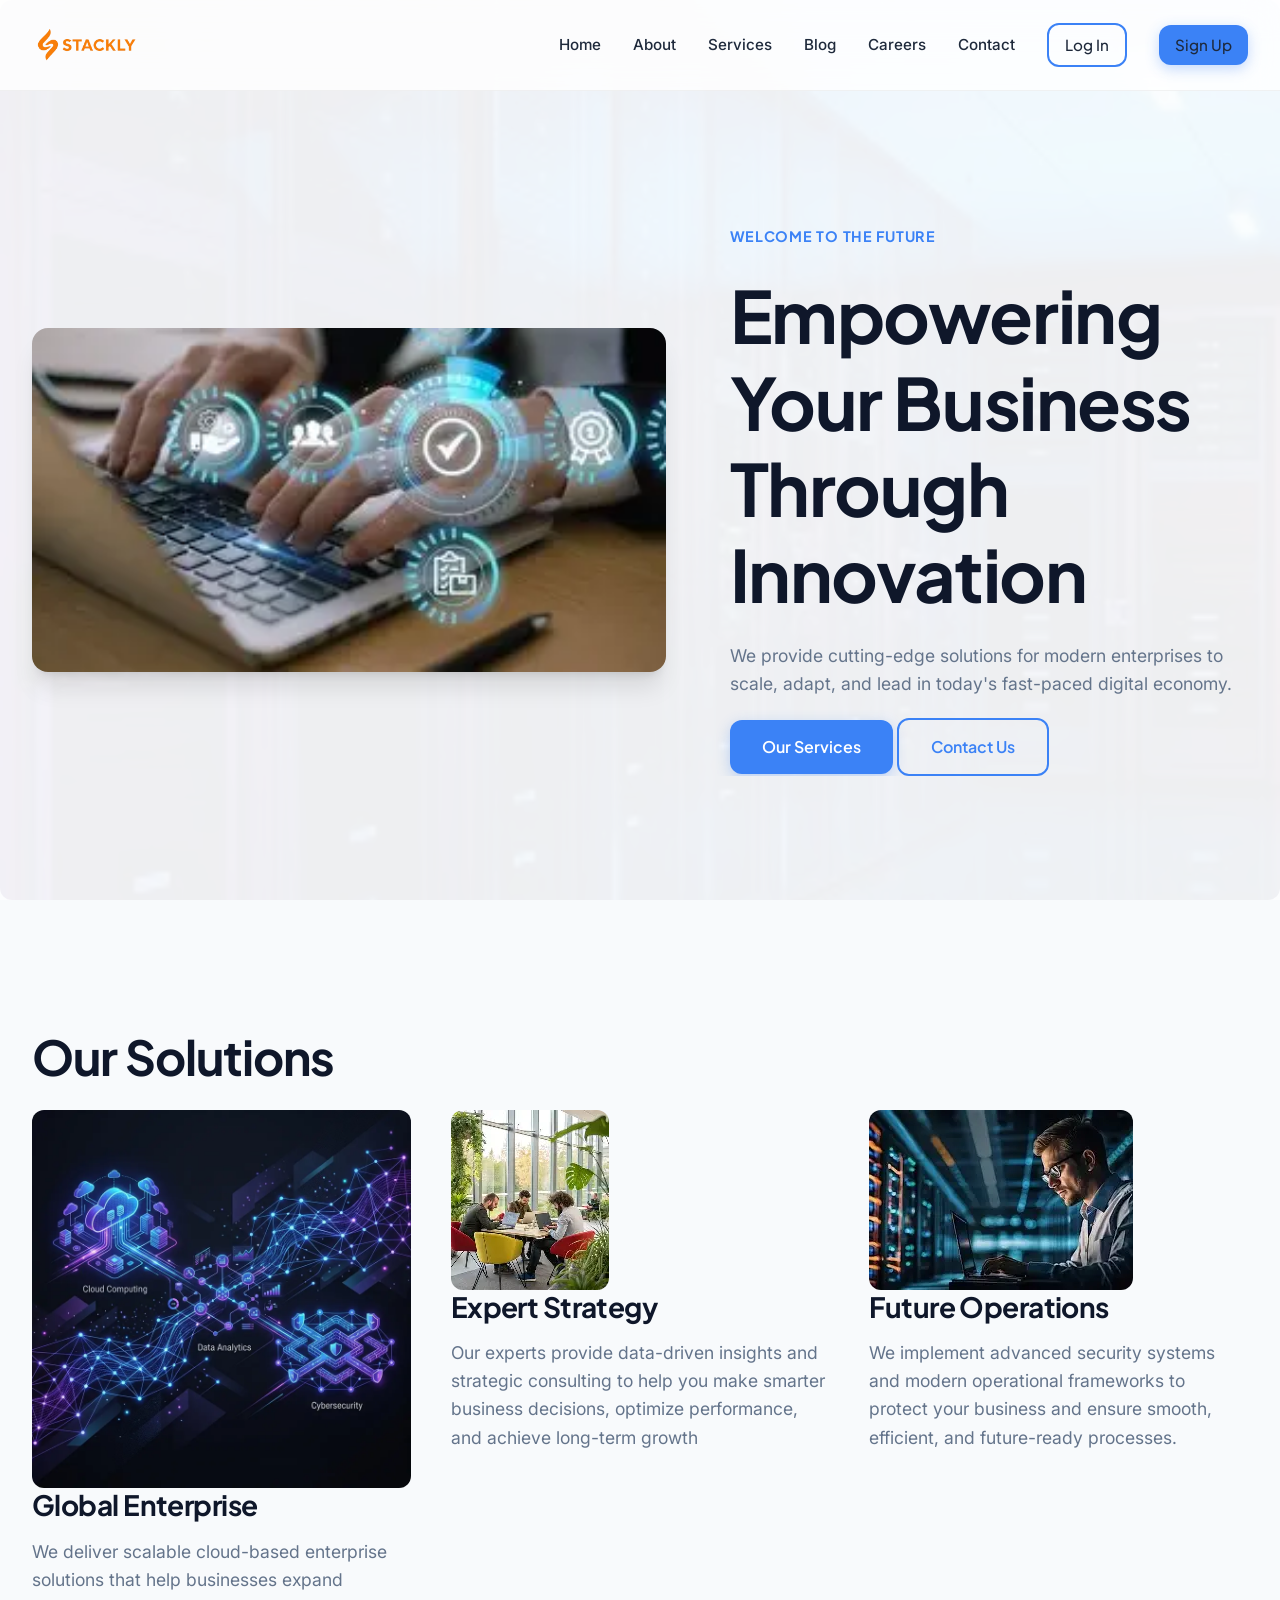
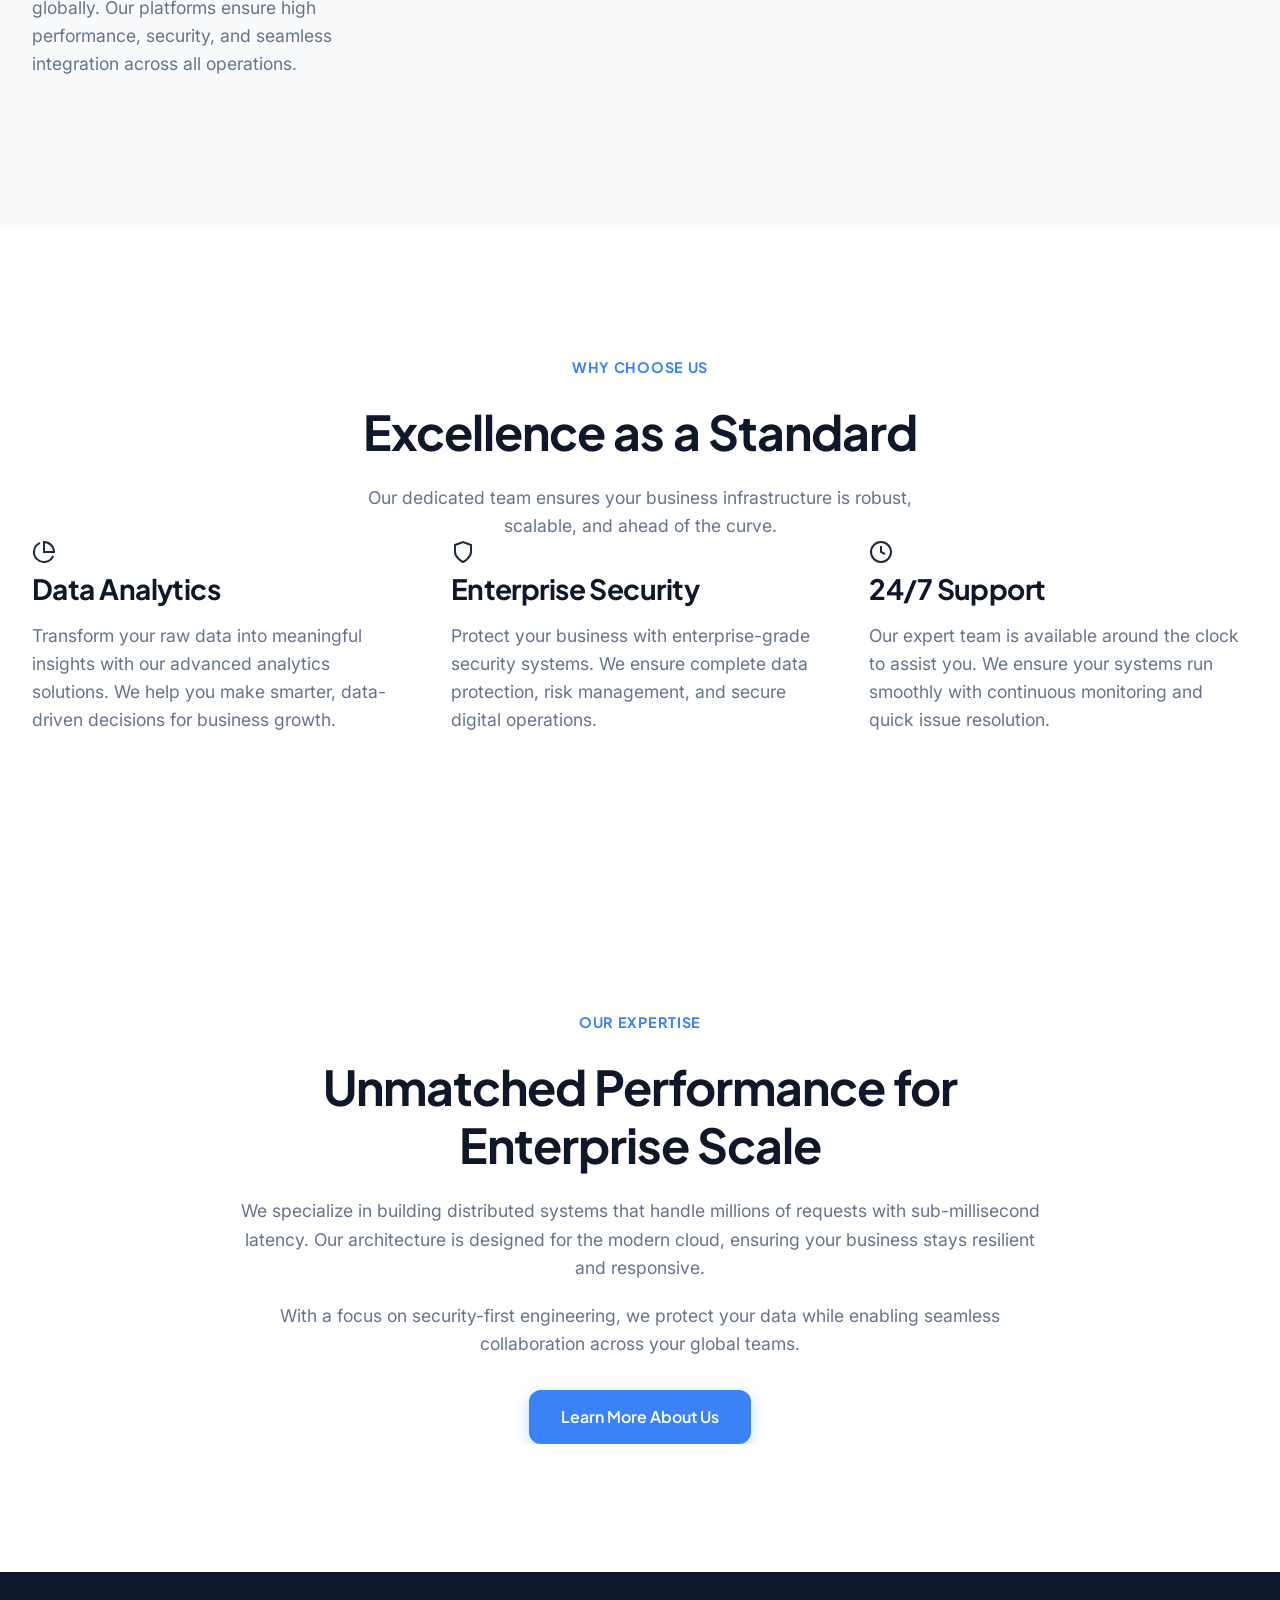
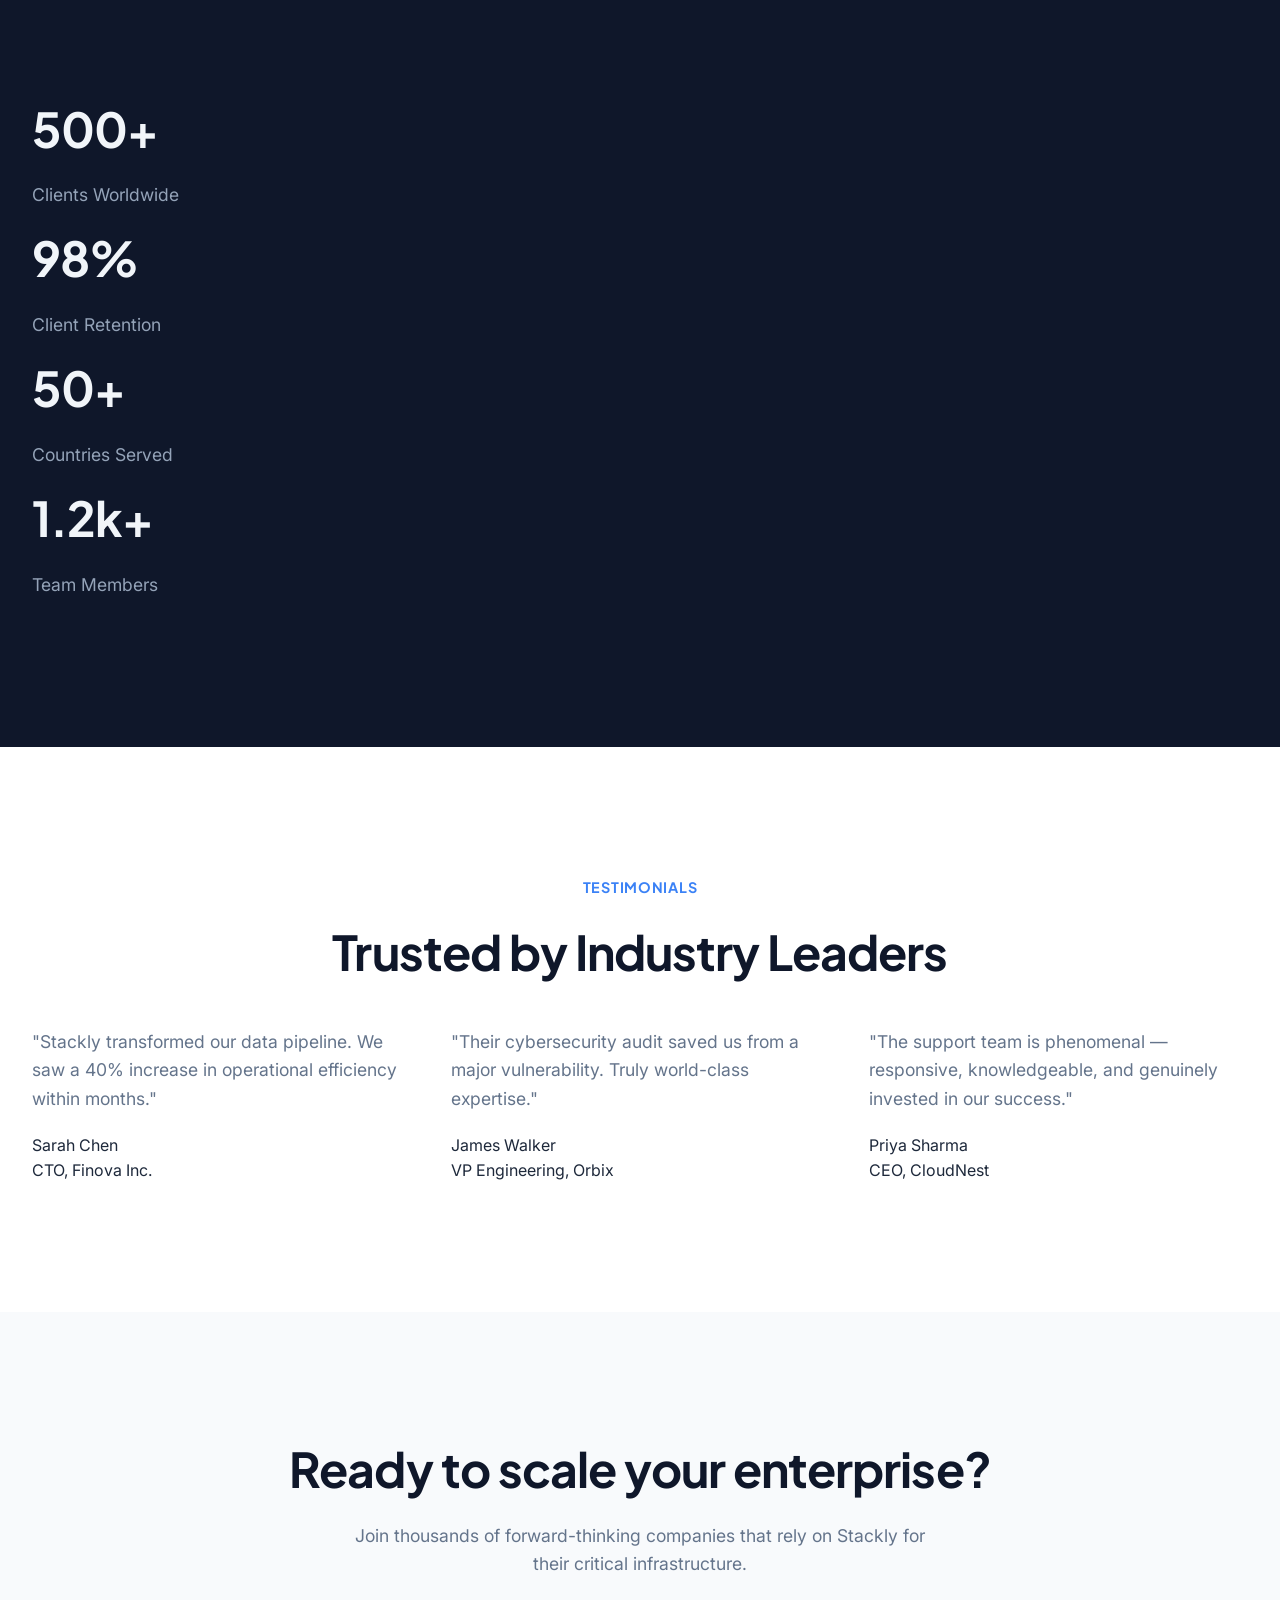
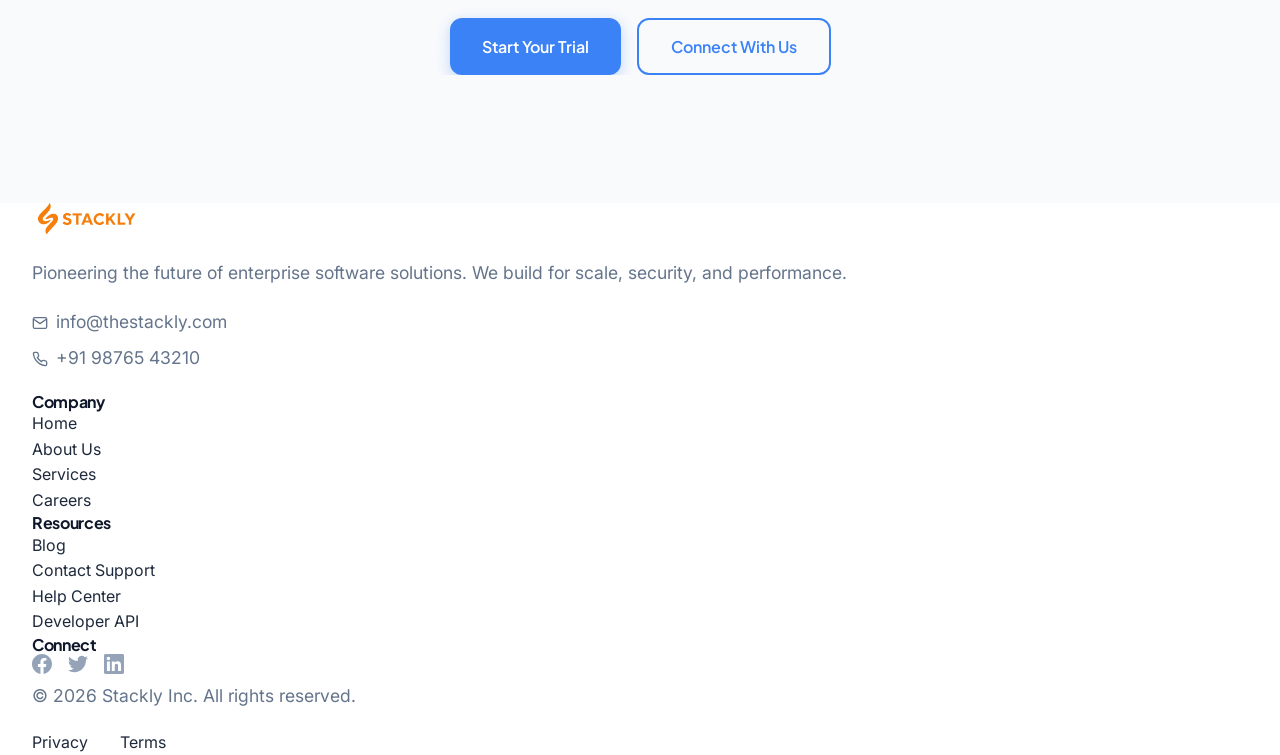
==== index.html @ 40239d32 "Add files via upload" ====
<!DOCTYPE html>
<html lang="en">

<head>
    <meta charset="UTF-8">
    <meta name="viewport" content="width=device-width, initial-scale=1.0">
    <title>Stackly - Enterprise Solutions</title>
    <meta name="description" content="Stackly provides industry-leading corporate solutions to scale your business.">
    <link rel="stylesheet" href="css/style.css">
</head>

<body>
    <div class="preloader">
        <div class="preloader-content">
            <img src="logo1.webp" alt="Stackly Logo" class="preloader-logo">
            <div class="loading-dots"><span></span><span></span><span></span></div>
        </div>
    </div>
    <header>
        <div class="container nav-container">
            <a href="index.html" class="logo">
                <img src="logo1.webp" alt="Stackly Logo" style="height: 32px; width: auto;">
            </a>
            <nav class="nav-links">
                <a href="index.html">Home</a>
                <a href="about.html">About</a>
                <a href="services.html">Services</a>
                <a href="blog.html">Blog</a>
                <a href="career.html">Careers</a>
                <a href="contact.html">Contact</a>
                <a href="login.html" class="btn btn-outline" style="padding:0.5rem 1rem;">Log In</a>
                <a href="signup.html" class="btn btn-primary" style="padding:0.5rem 1rem;">Sign Up</a>
            </nav>
            <button class="mobile-menu-btn">&#9776;</button>
        </div>
    </header>

    <main>
        <!-- Hero -->
        <section class="hero">
            <img src="assets/hero_bg.webp" alt="" class="hero-bg">
            <div class="container hero-container">
                <div class="hero-image animate-slide-left">
                    <img src="assets/service_hero.webp" alt="Innovation at Stackly">
                </div>
                <div class="hero-content animate-slide-right">
                    <span class="hero-subtitle">Welcome to the future</span>
                    <h1>Empowering Your Business Through Innovation</h1>
                    <p>We provide cutting-edge solutions for modern enterprises to scale, adapt, and lead in today's
                        fast-paced digital economy.</p>
                    <div class="hero-buttons">
                        <a href="services.html" class="btn btn-primary">Our Services</a>
                        <a href="contact.html" class="btn btn-outline">Contact Us</a>
                    </div>
                </div>
            </div>
        </section>

        <section class="section bg-light">
            <div class="container">
                <h2 class="animate-on-scroll">Our Solutions</h2>
                <div class="grid-3">
                    <div class="card animate-on-scroll delay-1">
                        <img src="assets/services_hero.webp" alt="Global Solutions" class="card-img" loading="lazy" />
                        <h3>Global Enterprise</h3>
                        <p>We deliver scalable cloud-based enterprise solutions that help businesses expand globally.
                            Our platforms ensure high performance, security, and seamless integration across all
                            operations.</p>
                    </div>
                    <div class="card animate-on-scroll delay-2">
                        <img src="assets/about_team.webp" alt="Expert Team" class="card-img" loading="lazy" />
                        <h3>Expert Strategy</h3>
                        <p>Our experts provide data-driven insights and strategic consulting to help you make smarter
                            business decisions, optimize performance, and achieve long-term growth</p>
                    </div>
                    <div class="card animate-on-scroll delay-3">
                        <img src="assets/career_hero.webp" alt="Future Ready" class="card-img" loading="lazy" />
                        <h3>Future Operations</h3>
                        <p>We implement advanced security systems and modern operational frameworks to protect your
                            business and ensure smooth, efficient, and future-ready processes.</p>
                    </div>
                </div>
            </div>
        </section>


        <!-- Features -->
        <section class="section">
            <div class="container">
                <div class="text-center animate-on-scroll">
                    <span class="hero-subtitle">Why Choose Us</span>
                    <h2>Excellence as a Standard</h2>
                    <p style="max-width:600px;margin:0 auto;">Our dedicated team ensures your business infrastructure is
                        robust, scalable, and ahead of the curve.</p>
                </div>
                <div class="grid-3">
                    <div class="card animate-on-scroll delay-1">
                        <div class="card-icon"><svg width="24" height="24" viewBox="0 0 24 24" fill="none"
                                stroke="currentColor" stroke-width="2">
                                <path d="M21.21 15.89A10 10 0 1 1 8 2.83" />
                                <path d="M22 12A10 10 0 0 0 12 2v10z" />
                            </svg></div>
                        <h3>Data Analytics</h3>
                        <p>Transform your raw data into meaningful insights with our advanced analytics solutions. We
                            help you make smarter, data-driven decisions for business growth.</p>
                    </div>
                    <div class="card animate-on-scroll delay-2">
                        <div class="card-icon"><svg width="24" height="24" viewBox="0 0 24 24" fill="none"
                                stroke="currentColor" stroke-width="2">
                                <path d="M12 22s8-4 8-10V5l-8-3-8 3v7c0 6 8 10 8 10z" />
                            </svg></div>
                        <h3>Enterprise Security</h3>
                        <p>Protect your business with enterprise-grade security systems. We ensure complete data
                            protection, risk management, and secure digital operations.</p>
                    </div>
                    <div class="card animate-on-scroll delay-3">
                        <div class="card-icon"><svg width="24" height="24" viewBox="0 0 24 24" fill="none"
                                stroke="currentColor" stroke-width="2">
                                <circle cx="12" cy="12" r="10" />
                                <polyline points="12 6 12 12 16 14" />
                            </svg></div>
                        <h3>24/7 Support</h3>
                        <p>Our expert team is available around the clock to assist you. We ensure your systems run
                            smoothly with continuous monitoring and quick issue resolution.</p>
                    </div>
                </div>
            </div>
        </section>

        <!-- About Preview -->
        <section class="section">
            <div class="container">
                <div style="max-width: 800px; margin: 0 auto; text-align: center;">
                    <div class="animate-on-scroll">
                        <span class="hero-subtitle">Our Expertise</span>
                        <h2>Unmatched Performance for Enterprise Scale</h2>
                        <p>We specialize in building distributed systems that handle millions of requests with
                            sub-millisecond latency. Our architecture is designed for the modern cloud, ensuring your
                            business stays resilient and responsive.</p>
                        <p>With a focus on security-first engineering, we protect your data while enabling seamless
                            collaboration across your global teams.</p>
                        <div style="margin-top:2rem;" class="animate-scale delay-1">
                            <a href="about.html" class="btn btn-primary">Learn More About Us</a>
                        </div>
                    </div>
                </div>
            </div>
        </section>

        <!-- Stats -->
        <section class="section bg-dark">
            <div class="container">
                <div class="stats-grid">
                    <div class="stat-item animate-scale delay-1">
                        <h2>500+</h2>
                        <p>Clients Worldwide</p>
                    </div>
                    <div class="stat-item animate-scale delay-2">
                        <h2>98%</h2>
                        <p>Client Retention</p>
                    </div>
                    <div class="stat-item animate-scale delay-3">
                        <h2>50+</h2>
                        <p>Countries Served</p>
                    </div>
                    <div class="stat-item animate-scale delay-4">
                        <h2>1.2k+</h2>
                        <p>Team Members</p>
                    </div>
                </div>
            </div>
        </section>

        <!-- Testimonials -->
        <section class="section">
            <div class="container">
                <div class="text-center animate-on-scroll">
                    <span class="hero-subtitle">Testimonials</span>
                    <h2>Trusted by Industry Leaders</h2>
                </div>
                <div class="grid-3" style="margin-top:3rem;">
                    <div class="testimonial-card animate-on-scroll delay-1">
                        <p>"Stackly transformed our data pipeline. We saw a 40% increase in operational efficiency
                            within months."</p>
                        <div>
                            <span class="testimonial-author">Sarah Chen</span><br>
                            <span class="testimonial-role">CTO, Finova Inc.</span>
                        </div>
                    </div>
                    <div class="testimonial-card animate-on-scroll delay-2">
                        <p>"Their cybersecurity audit saved us from a major vulnerability. Truly world-class expertise."
                        </p>
                        <div>
                            <span class="testimonial-author">James Walker</span><br>
                            <span class="testimonial-role">VP Engineering, Orbix</span>
                        </div>
                    </div>
                    <div class="testimonial-card animate-on-scroll delay-3">
                        <p>"The support team is phenomenal — responsive, knowledgeable, and genuinely invested in our
                            success."</p>
                        <div>
                            <span class="testimonial-author">Priya Sharma</span><br>
                            <span class="testimonial-role">CEO, CloudNest</span>
                        </div>
                    </div>
                </div>
            </div>
        </section>

        <!-- CTA -->
        <section class="section bg-light text-center">
            <div class="container animate-scale">
                <h2>Ready to scale your enterprise?</h2>
                <p style="margin-bottom:2.5rem; max-width: 600px; margin-left: auto; margin-right: auto;">Join thousands
                    of forward-thinking companies that rely on Stackly for their critical infrastructure.</p>
                <div style="display:flex; gap:1rem; justify-content:center;" class="animate-scale delay-1">
                    <a href="signup.html" class="btn btn-primary">Start Your Trial</a>
                    <a href="contact.html" class="btn btn-outline">Connect With Us</a>
                </div>
            </div>
        </section>

    </main>

    <footer>
        <div class="container">
            <div class="footer-grid">
                <div class="footer-col">
                    <a href="index.html" class="footer-logo">
                        <img src="logo1.webp" alt="Stackly Logo" style="height: 32px; width: auto;">
                    </a>
                    <p style="margin-top:1.5rem;">Pioneering the future of enterprise software solutions. We build for
                        scale, security, and performance.</p>
                    <div style="margin-top: 1rem; font-size: 0.9rem; color: #94a3b8;">
                        <p style="margin-bottom: 0.5rem;"><svg width="16" height="16" viewBox="0 0 24 24" fill="none"
                                stroke="currentColor" stroke-width="2"
                                style="vertical-align: middle; margin-right: 8px;">
                                <path d="M4 4h16c1.1 0 2 .9 2 2v12c0 1.1-.9 2-2 2H4c-1.1 0-2-.9-2-2V6c0-1.1.9-2 2-2z">
                                </path>
                                <polyline points="22,6 12,13 2,6"></polyline>
                            </svg>info@thestackly.com</p>
                        <p><svg width="16" height="16" viewBox="0 0 24 24" fill="none" stroke="currentColor"
                                stroke-width="2" style="vertical-align: middle; margin-right: 8px;">
                                <path
                                    d="M22 16.92v3a2 2 0 0 1-2.18 2 19.79 19.79 0 0 1-8.63-3.07 19.5 19.5 0 0 1-6-6 19.79 19.79 0 0 1-3.07-8.67A2 2 0 0 1 4.11 2h3a2 2 0 0 1 2 1.72 12.84 12.84 0 0 0 .7 2.81 2 2 0 0 1-.45 2.11L8.09 9.91a16 16 0 0 0 6 6l1.27-1.27a2 2 0 0 1 2.11-.45 12.84 12.84 0 0 0 2.81.7A2 2 0 0 1 22 16.92z">
                                </path>
                            </svg>+91 98765 43210</p>
                    </div>
                </div>
                <div class="footer-col">
                    <h4>Company</h4>
                    <ul>
                        <li><a href="index.html">Home</a></li>
                        <li><a href="about.html">About Us</a></li>
                        <li><a href="services.html">Services</a></li>
                        <li><a href="career.html">Careers</a></li>
                    </ul>
                </div>
                <div class="footer-col">
                    <h4>Resources</h4>
                    <ul>
                        <li><a href="blog.html">Blog</a></li>
                        <li><a href="contact.html">Contact Support</a></li>
                        <li><a href="404.html">Help Center</a></li>
                        <li><a href="404.html">Developer API</a></li>
                    </ul>
                </div>
                <div class="footer-col">
                    <h4>Connect</h4>
                    <div class="social-icons" style="display:flex; gap: 1rem;">
                        <a href="#" class="social-icon" style="color:#94a3b8;"><svg width="20" height="20"
                                viewBox="0 0 24 24" fill="currentColor">
                                <path
                                    d="M24 12.073c0-6.627-5.373-12-12-12s-12 5.373-12 12c0 5.99 4.388 10.954 10.125 11.854v-8.385H7.078v-3.47h3.047V9.43c0-3.007 1.792-4.669 4.533-4.669 1.312 0 2.686.235 2.686.235v2.953H15.83c-1.491 0-1.956.925-1.956 1.874v2.25h3.328l-.532 3.47h-2.796v8.385C19.612 23.027 24 18.062 24 12.073z" />
                            </svg></a>
                        <a href="#" class="social-icon" style="color:#94a3b8;"><svg width="20" height="20"
                                viewBox="0 0 24 24" fill="currentColor">
                                <path
                                    d="M23.953 4.57a10 10 0 01-2.825.775 4.958 4.958 0 002.163-2.723c-.951.555-2.005.959-3.127 1.184a4.92 4.92 0 00-8.384 4.482C7.69 8.095 4.067 6.13 1.64 3.162a4.822 4.822 0 00-.666 2.475c0 1.71.87 3.213 2.188 4.096a4.904 4.904 0 01-2.228-.616v.06a4.923 4.923 0 003.946 4.84 4.996 4.996 0 01-2.212.085 4.936 4.936 0 004.604 3.417 9.867 9.867 0 01-6.102 2.105c-.39 0-.779-.023-1.17-.067a13.995 13.995 0 007.557 2.209c9.053 0 13.998-7.496 13.998-13.985 0-.21 0-.42-.015-.63A9.935 9.935 0 0024 4.59z" />
                            </svg></a>
                        <a href="#" class="social-icon" style="color:#94a3b8;"><svg width="20" height="20"
                                viewBox="0 0 24 24" fill="currentColor">
                                <path
                                    d="M20.447 20.452h-3.554v-5.569c0-1.328-.027-3.037-1.852-3.037-1.853 0-2.136 1.445-2.136 2.939v5.667H9.351V9h3.414v1.561h.046c.477-.9 1.637-1.85 3.37-1.85 3.601 0 4.267 2.37 4.267 5.455v6.286zM5.337 7.433c-1.144 0-2.063-.926-2.063-2.065 0-1.138.92-2.063 2.063-2.063 1.14 0 2.064.925 2.064 2.063 0 1.139-.925 2.065-2.064 2.065zm1.782 13.019H3.555V9h3.564v11.452zM22.225 0H1.771C.792 0 0 .774 0 1.729v20.542C0 23.227.792 24 1.771 24h20.451C23.2 24 24 23.227 24 22.271V1.729C24 .774 23.2 0 22.222 0h.003z" />
                            </svg></a>
                    </div>
                </div>
            </div>
            <div class="footer-bottom">
                <p>&copy; 2026 Stackly Inc. All rights reserved.</p>
                <div style="display:flex; gap: 2rem;">
                    <a href="#">Privacy</a>
                    <a href="#">Terms</a>
                </div>
            </div>
        </div>
    </footer>
    <script src="js/main.js"></script>
</body>

</html>
---- css/style.css ----
@import url('https://fonts.googleapis.com/css2?family=Plus+Jakarta+Sans:wght@300;400;500;600;700;800&family=Inter:wght@300;400;500;600&display=swap');

:root {
  --primary-color: #0f172a;
  --primary-accent: #3b82f6;
  --primary-hover: #2563eb;
  --secondary-color: #64748b;
  --accent-color: #60a5fa;
  --bg-color: #ffffff;
  --bg-light: #f8fafc;
  --bg-dark: #0f172a;
  --text-main: #1e293b;
  --text-muted: #64748b;
  --text-light: #f1f5f9;
  --border-color: #e2e8f0;
  
  --transition-fast: 0.2s cubic-bezier(0.4, 0, 0.2, 1);
  --transition-normal: 0.3s cubic-bezier(0.4, 0, 0.2, 1);
  --transition-slow: 0.5s cubic-bezier(0.4, 0, 0.2, 1);
  
  --shadow-sm: 0 1px 2px 0 rgb(0 0 0 / 0.05);
  --shadow-md: 0 4px 6px -1px rgb(0 0 0 / 0.1), 0 2px 4px -2px rgb(0 0 0 / 0.1);
  --shadow-lg: 0 10px 15px -3px rgb(0 0 0 / 0.1), 0 4px 6px -4px rgb(0 0 0 / 0.1);
  --shadow-xl: 0 20px 25px -5px rgb(0 0 0 / 0.1), 0 8px 10px -6px rgb(0 0 0 / 0.1);
  --radius-md: 0.75rem;
  --radius-lg: 1rem;
  --radius-full: 9999px;
}

* { margin: 0; padding: 0; box-sizing: border-box; }

html { scroll-behavior: smooth; }

body {
  font-family: 'Inter', sans-serif;
  color: var(--text-main);
  background-color: var(--bg-color);
  line-height: 1.6;
  overflow-x: hidden;
  -webkit-font-smoothing: antialiased;
}

a { text-decoration: none; color: inherit; transition: all var(--transition-normal); }
ul { list-style: none; }
img { max-width: 100%; height: auto; display: block; border-radius: var(--radius-md); }

h1, h2, h3, h4, h5, h6 { 
  font-family: 'Plus Jakarta Sans', sans-serif; 
  font-weight: 700; 
  line-height: 1.2; 
  color: var(--primary-color); 
  letter-spacing: -0.02em;
}

h1 { font-size: clamp(2.75rem, 6vw, 4.5rem); margin-bottom: 1.5rem; }
h2 { font-size: clamp(2.25rem, 4vw, 3rem); margin-bottom: 1.5rem; }
h3 { font-size: 1.75rem; margin-bottom: 1rem; }
p { margin-bottom: 1.25rem; color: var(--text-muted); font-size: 1.1rem; }

.container { width: 100%; max-width: 1280px; margin: 0 auto; padding: 0 2rem; }
.section { padding: 8rem 0; }
.bg-light { background-color: var(--bg-light); }
.bg-dark { background-color: var(--bg-dark); color: var(--text-light); }
.bg-dark h2, .bg-dark h3 { color: var(--text-light); }
.bg-dark p { color: #94a3b8; }
.text-center { text-align: center; }

/* Buttons */
.btn {
  display: inline-flex; align-items: center; justify-content: center;
  padding: 0.875rem 2rem; font-weight: 600; border-radius: var(--radius-md);
  cursor: pointer; transition: all var(--transition-normal); border: none; font-size: 1rem;
  font-family: 'Plus Jakarta Sans', sans-serif;
}
.btn-primary {
  background-color: var(--primary-accent); color: white;
  box-shadow: 0 4px 14px 0 rgba(59, 130, 246, 0.3);
}
.btn-primary:hover {
  background-color: var(--primary-hover); transform: translateY(-3px);
  box-shadow: 0 8px 25px rgba(59, 130, 246, 0.4);
}
.btn-outline { 
  background-color: transparent; 
  color: var(--primary-accent); 
  border: 2px solid var(--primary-accent); 
}
.btn-outline:hover { 
  background-color: var(--primary-accent); 
  color: white; 
  transform: translateY(-3px);
}

/* Header */
header {
  position: fixed; top: 0; left: 0; width: 100%; z-index: 1000;
  background: rgba(255, 255, 255, 0.8); backdrop-filter: blur(16px);
  -webkit-backdrop-filter: blur(16px); border-bottom: 1px solid rgba(0,0,0,0.05);
  transition: all var(--transition-normal);
}
header.scrolled { box-shadow: var(--shadow-md); background: rgba(255, 255, 255, 0.95); height: 70px; }
.nav-container { display: flex; justify-content: space-between; align-items: center; height: 90px; transition: all var(--transition-normal); }
header.scrolled .nav-container { height: 70px; }
.logo { display: flex; align-items: center; gap: 0.5rem; }
.nav-links { display: flex; gap: 2rem; align-items: center; }
.nav-links a { font-weight: 500; color: var(--text-main); font-size: 0.95rem; }
.nav-links a:hover { color: var(--primary-accent); }
.mobile-menu-btn { display: none; background: none; border: none; font-size: 1.75rem; cursor: pointer; color: var(--text-main); }

/* Hero */
.hero {
  min-height: 100vh; display: flex; align-items: center; position: relative;
  padding-top: 100px; overflow: hidden; background-color: #fcfdfe;
}
.hero-bg { position: absolute; top: 0; left: 0; width: 100%; height: 100%; object-fit: cover; opacity: 0.05; z-index: 0; }
.hero-container { 
  display: grid; 
  grid-template-columns: 1.1fr 0.9fr; 
  gap: 4rem; 
  align-items: center; 
  position: relative; 
  z-index: 1; 
}
.hero-content { position: relative; z-index: 1; }
.hero-image img {
  width: 100%;
  height: auto;
  border-radius: var(--radius-lg);
  box-shadow: var(--shadow-xl);
}
.hero-subtitle {
  color: var(--primary-accent); font-weight: 700; letter-spacing: 0.05em;
  text-transform: uppercase; margin-bottom: 1.5rem; display: inline-block;
  font-size: 0.9rem; font-family: 'Plus Jakarta Sans', sans-serif;
}

/* Layout Utilities */
.flex-layout { display: flex; flex-wrap: wrap; gap: 2rem; align-items: center; }
.flex-layout > * { flex: 1; min-width: 300px; }

.grid-2, .grid-3, .grid-4 { display: grid; gap: 2.5rem; }
.grid-2 { grid-template-columns: repeat(auto-fit, minmax(300px, 1fr)); }
.grid-3 { grid-template-columns: repeat(auto-fit, minmax(300px, 1fr)); }
.grid-4 { grid-template-columns: repeat(auto-fit, minmax(250px, 1fr)); }

/* Responsive Grid/Flex for Mobile */
@media (max-width: 768px) {
  .flex-layout { gap: 2rem; }
  .flex-layout > * { min-width: 100%; }
  .grid-2, .grid-3, .grid-4 { grid-template-columns: 1fr !important; gap: 1.5rem; }
}

/* Animations */
.animate-on-scroll { opacity: 0; transform: translateY(30px); transition: all 0.8s cubic-bezier(0.4, 0, 0.2, 1); }
.animate-on-scroll.is-visible { opacity: 1; transform: translateY(0); }

.animate-slide-left { opacity: 0; transform: translateX(-50px); transition: all 0.8s cubic-bezier(0.4, 0, 0.2, 1); }
.animate-slide-left.is-visible { opacity: 1; transform: translateX(0); }

.animate-slide-right { opacity: 0; transform: translateX(50px); transition: all 0.8s cubic-bezier(0.4, 0, 0.2, 1); }
.animate-slide-right.is-visible { opacity: 1; transform: translateX(0); }

.animate-scale { opacity: 0; transform: scale(0.95); transition: all 0.7s cubic-bezier(0.4, 0, 0.2, 1); }
.animate-scale.is-visible { opacity: 1; transform: scale(1); }

/* Staggered Delays */
.delay-1 { transition-delay: 0.1s; }
.delay-2 { transition-delay: 0.2s; }
.delay-3 { transition-delay: 0.3s; }
.delay-4 { transition-delay: 0.4s; }
.delay-5 { transition-delay: 0.5s; }

@keyframes float { 0%, 100% { transform: translateY(0); } 50% { transform: translateY(-15px); } }
.float { animation: float 4s ease-in-out infinite; }

/* Preloader */
.preloader {
  position: fixed; top: 0; left: 0; width: 100%; height: 100%;
  background: white; z-index: 10000; display: flex; justify-content: center; align-items: center;
  transition: 0.6s ease-in-out;
}
.preloader.hide { opacity: 0; visibility: hidden; }

.preloader-content { text-align: center; }
.preloader-logo { 
  width: 120px; 
  height: auto; 
  margin-bottom: 2rem; 
  animation: pulse 2s infinite ease-in-out; 
}
.loading-dots { display: flex; justify-content: center; gap: 8px; }
.loading-dots span {
  width: 12px;
  height: 12px;
  background-color: var(--primary-accent);
  border-radius: 50%;
  animation: dots 1.4s infinite ease-in-out both;
}
.loading-dots span:nth-child(1) { animation-delay: -0.32s; }
.loading-dots span:nth-child(2) { animation-delay: -0.16s; }

@keyframes pulse {
  0%, 100% { transform: scale(1); opacity: 1; }
  50% { transform: scale(1.05); opacity: 0.8; }
}
@keyframes dots {
  0%, 80%, 100% { transform: scale(0); }
  40% { transform: scale(1); }
}

/* Responsive */
@media (max-width: 1024px) {
  .footer-grid { grid-template-columns: 1fr 1fr; }
  .contact-grid { grid-template-columns: 1fr; gap: 3rem; }
}

@media (max-width: 768px) {
  .container { padding: 0 1.5rem; }
  .nav-links {
    position: fixed; top: 0; right: -100%; width: 80%; height: 100vh;
    background: white; flex-direction: column; padding: 6rem 2rem;
    box-shadow: -10px 0 30px rgba(0,0,0,0.1); transition: 0.4s ease;
    display: flex !important;
  }
  .nav-links.active { right: 0; }
  .mobile-menu-btn { display: block; z-index: 1001; }
  .section { padding: 5rem 0; }
  .hero { text-align: center; padding: 120px 0 60px; }
  .hero-container { grid-template-columns: 1fr; gap: 2rem; }
  .hero-image { order: -1; }
  .hero-buttons { flex-direction: column; gap: 1rem; }
  .footer-grid { grid-template-columns: 1fr; }
  .footer-bottom { flex-direction: column; gap: 2rem; text-align: center; }
  
  .job-card { flex-direction: column; align-items: flex-start; gap: 1.5rem; }
  .job-card .btn { width: 100%; }

  /* Force vertical stack for any flex/grid on mobile */
  .flex-layout { flex-direction: column !important; }
  .grid-2, .grid-3, .grid-4 { grid-template-columns: 1fr !important; }
  
  /* Handle CTA/Buttons flex */
  div[style*="display:flex"]:not(.social-icons) { 
    flex-direction: column !important;
    width: 100% !important;
    align-items: stretch !important;
  }
  div[style*="display:flex"]:not(.social-icons) > a, 
  div[style*="display:flex"]:not(.social-icons) > button {
    width: 100% !important;
    margin: 0.25rem 0 !important;
  }
}

/* Specific Page styles */
.page-hero { 
  padding: 160px 0 80px; 
  background: linear-gradient(rgba(15, 23, 42, 0.9), rgba(15, 23, 42, 0.9)), url('../assets/hero_bg.webp');
  background-size: cover; background-position: center;
  color: white; text-align: center;
}

@media (max-width: 768px) {
  .page-hero { padding: 120px 0 60px; }
  h1 { font-size: 2.5rem; }
  h2 { font-size: 2rem; }
}

.page-hero h1 { color: white; }
.page-hero p { color: #cbd5e1; max-width: 700px; margin: 0 auto; }

.job-card {
  padding: 2.5rem; border-radius: var(--radius-lg); background: white;
  display: flex; justify-content: space-between; align-items: center;
  margin-bottom: 1.5rem; border: 1px solid var(--border-color);
  transition: var(--transition-normal);
}
.job-card:hover { border-color: var(--primary-accent); transform: translateX(10px); }

.job-tags { display: flex; gap: 0.5rem; margin-top: 0.5rem; flex-wrap: wrap; }
.job-tag { background: var(--bg-light); padding: 0.25rem 0.75rem; border-radius: var(--radius-full); font-size: 0.85rem; color: var(--text-muted); }

.contact-info {
  background: var(--primary-color); padding: 4rem; border-radius: var(--radius-lg);
  color: white;
}
.contact-info h3 { color: white; }
@media (max-width: 768px) {
  .contact-info { padding: 2rem; }
  .job-card { padding: 1.5rem; }
}

/* Global Fixes for Mobile */
body { overflow-x: hidden; width: 100%; position: relative; }
* { box-sizing: border-box; }
img { max-width: 100%; height: auto; }
.container { overflow: hidden; } /* Prevent grid items from leaking */
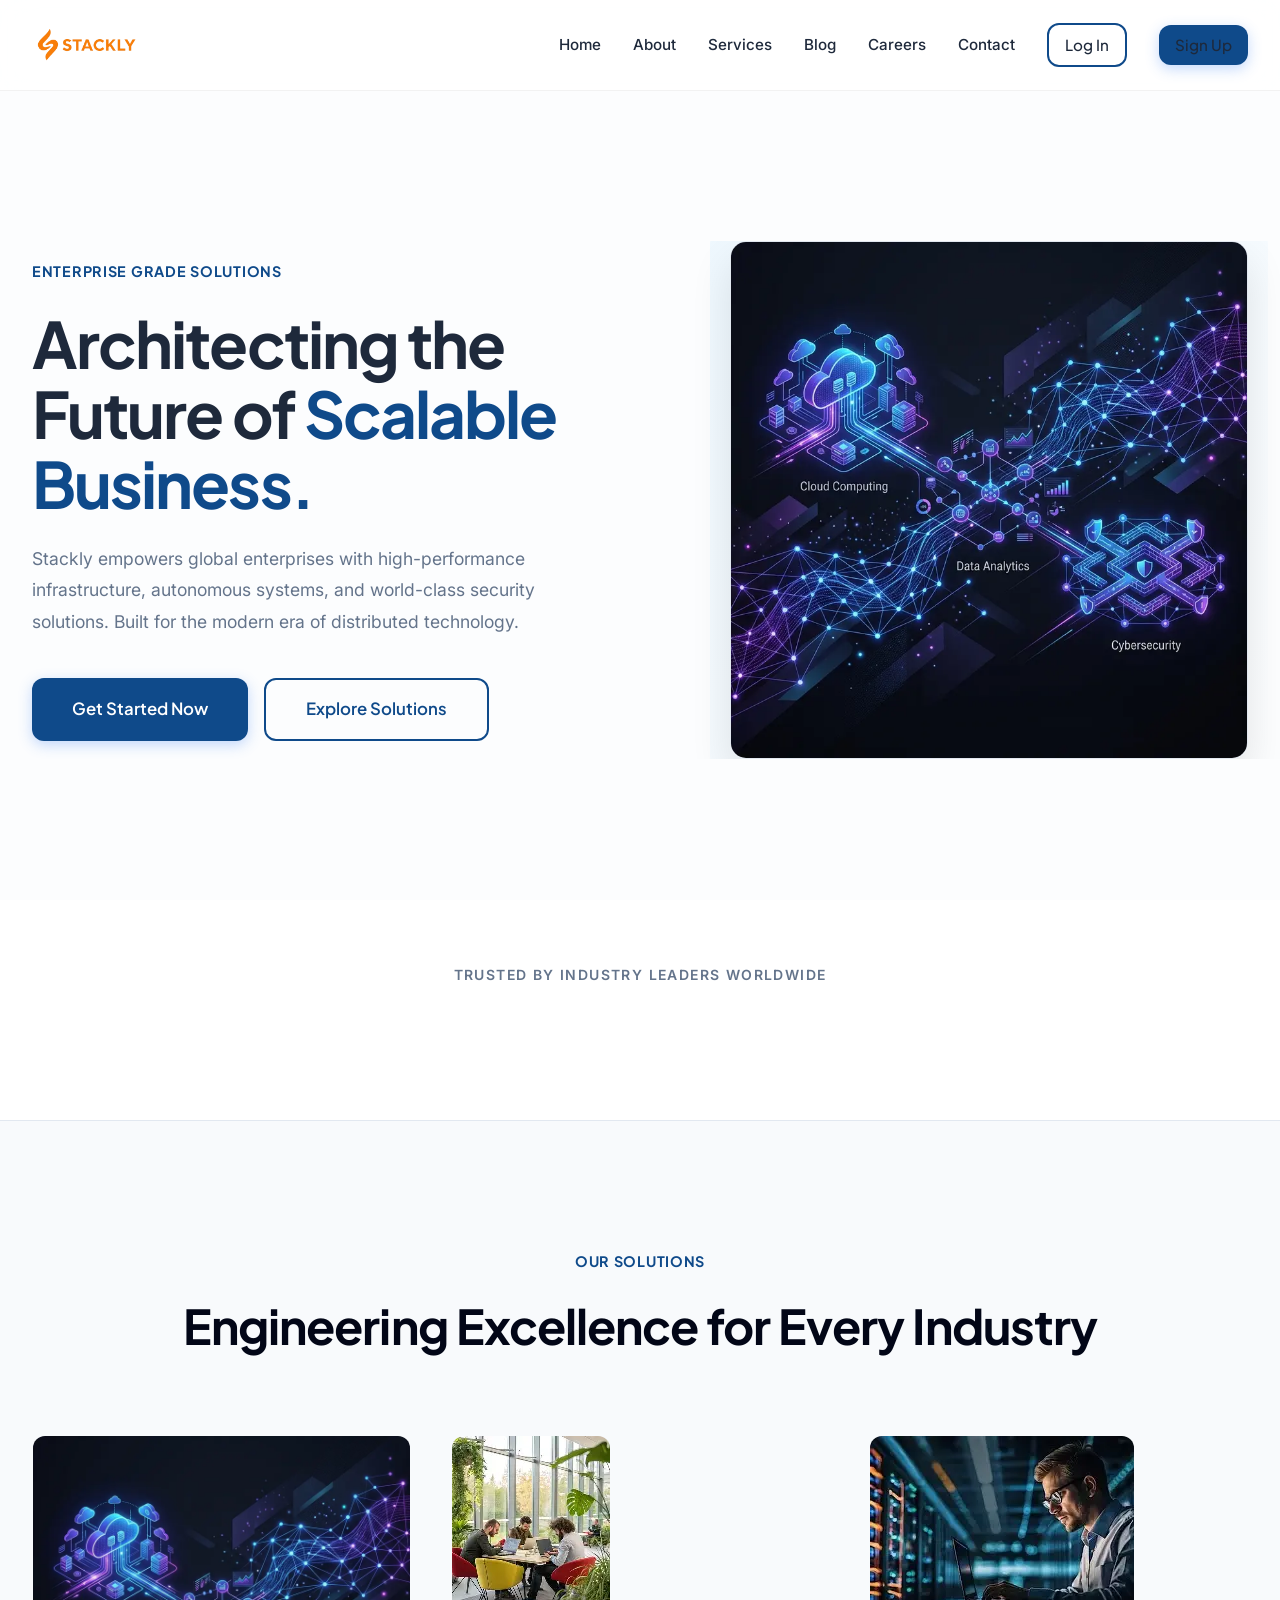
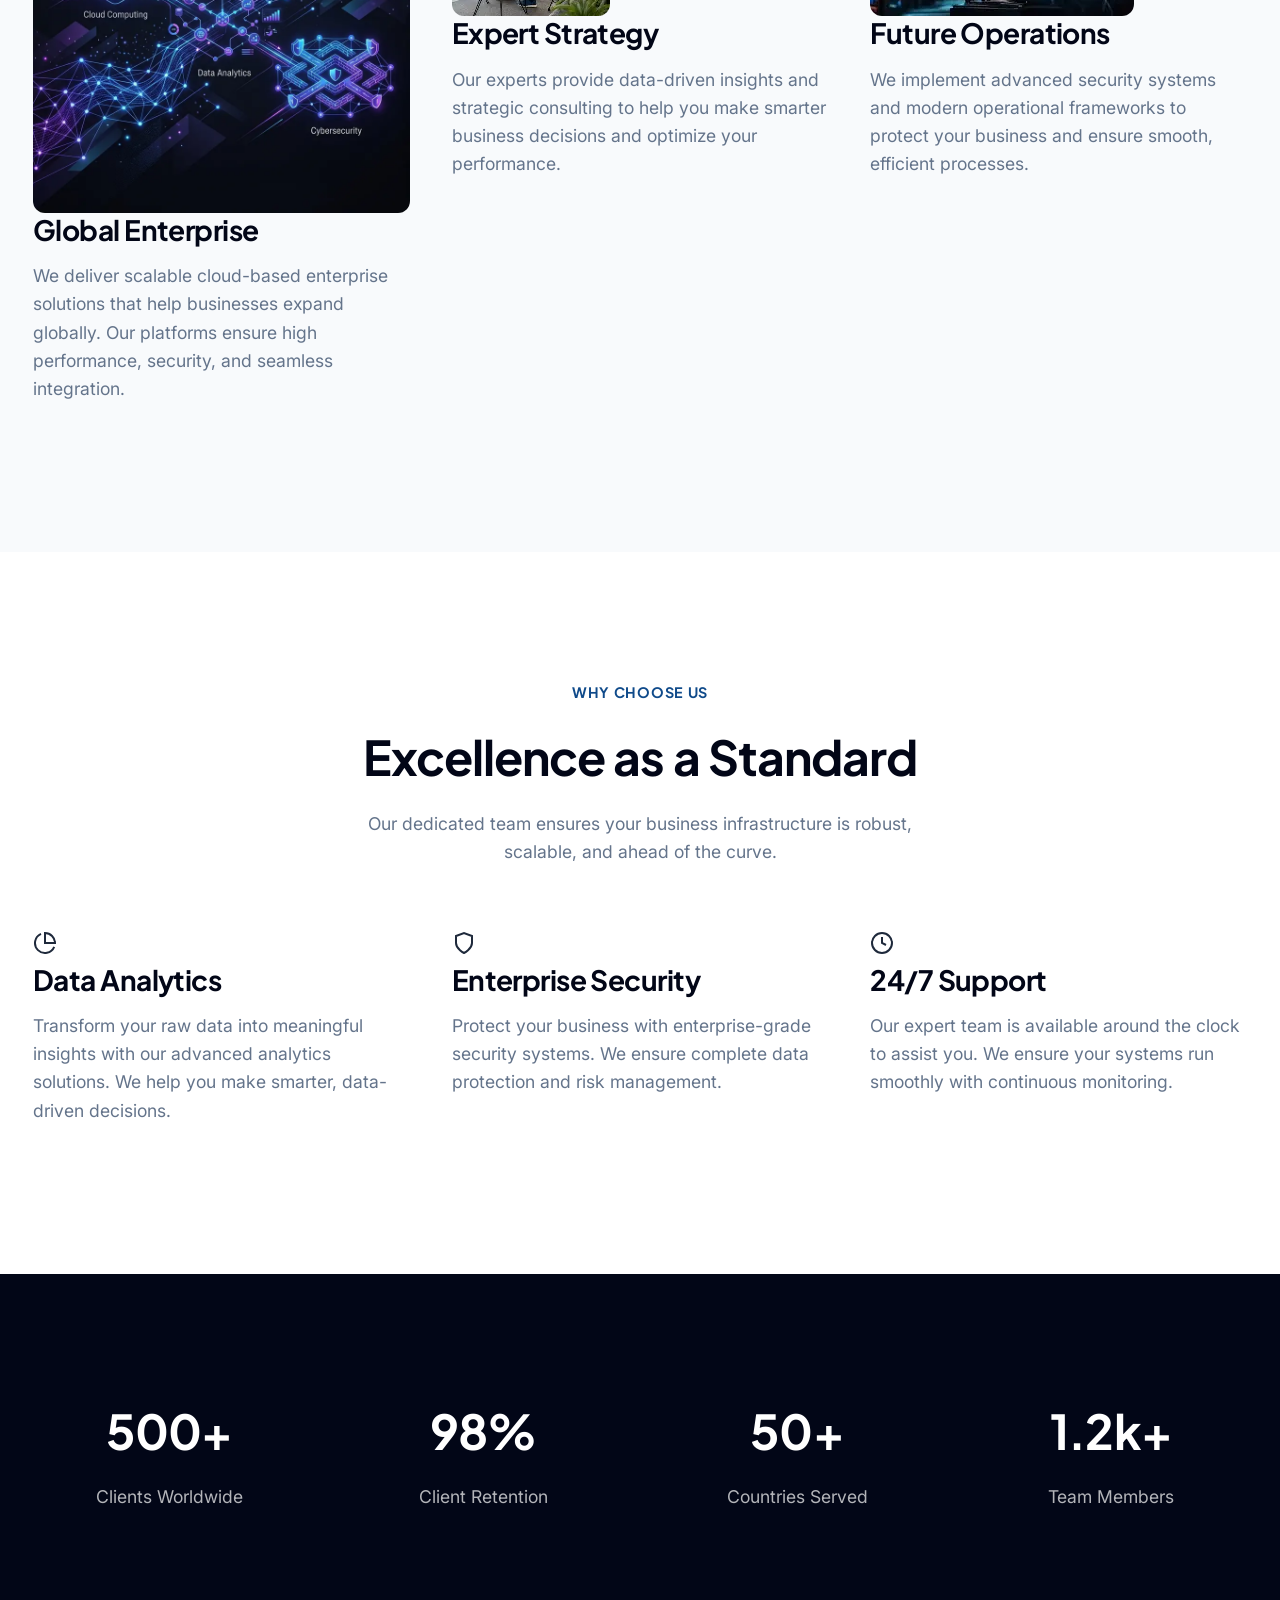
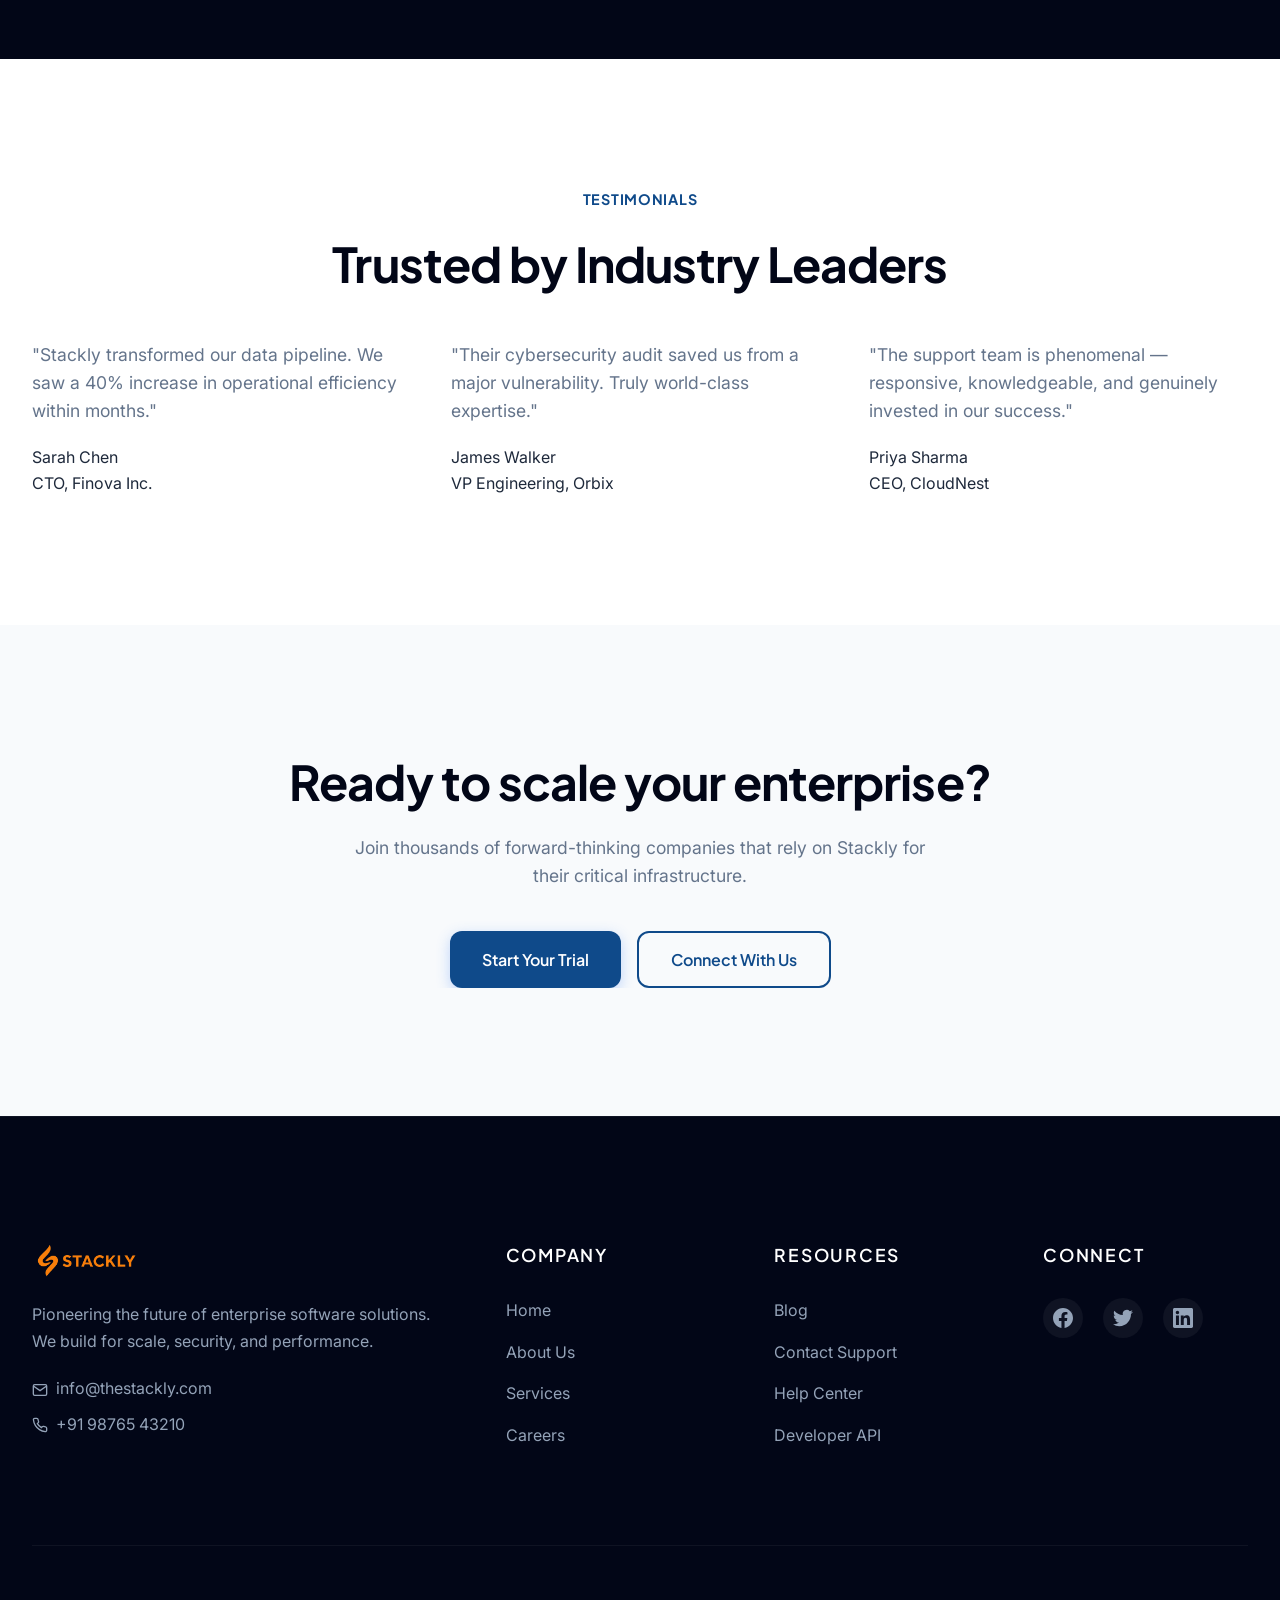
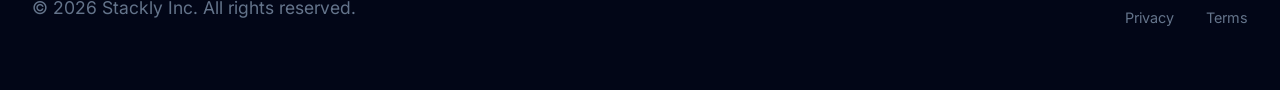
==== commit 157e8b61: "Add files via upload" ====
--- a/index.html
+++ b/index.html
@@ -36,53 +36,88 @@
     </header>
 
     <main>
-        <!-- Hero -->
+        <!-- Hero Section -->
         <section class="hero">
-            <img src="assets/hero_bg.webp" alt="" class="hero-bg">
             <div class="container hero-container">
-                <div class="hero-image animate-slide-left">
-                    <img src="assets/service_hero.webp" alt="Innovation at Stackly">
-                </div>
-                <div class="hero-content animate-slide-right">
-                    <span class="hero-subtitle">Welcome to the future</span>
-                    <h1>Empowering Your Business Through Innovation</h1>
-                    <p>We provide cutting-edge solutions for modern enterprises to scale, adapt, and lead in today's
-                        fast-paced digital economy.</p>
-                    <div class="hero-buttons">
-                        <a href="services.html" class="btn btn-primary">Our Services</a>
-                        <a href="contact.html" class="btn btn-outline">Contact Us</a>
-                    </div>
-                </div>
-            </div>
-        </section>
-
+                <div class="hero-content animate-slide-left">
+                    <span class="hero-subtitle">Enterprise Grade Solutions</span>
+                    <h1 class="animate-on-scroll delay-1"
+                        style="font-size: clamp(3rem, 5vw, 4rem); line-height: 1.1; margin-bottom: 1.5rem; letter-spacing: -0.03em; color: var(--text-main);">
+                        Architecting the Future of <span style="color: var(--primary-accent);">Scalable Business.</span>
+                    </h1>
+                    <p class="animate-on-scroll delay-2"
+                        style="font-size: 1.1rem; line-height: 1.8; color: var(--text-muted); max-width: 540px; margin-bottom: 2.5rem;">
+                        Stackly empowers global enterprises with high-performance infrastructure, autonomous systems,
+                        and world-class security solutions. Built for the modern era of distributed technology.
+                    </p>
+                    <div class="hero-buttons animate-on-scroll delay-3" style="display: flex; gap: 1rem;">
+                        <a href="signup.html" class="btn btn-primary"
+                            style="padding: 1rem 2.5rem; font-size: 1.05rem;">Get Started Now</a>
+                        <a href="services.html" class="btn btn-outline"
+                            style="padding: 1rem 2.5rem; font-size: 1.05rem;">Explore Solutions</a>
+                    </div>
+                </div>
+                <div class="hero-image animate-slide-right delay-2" style="position: relative;">
+                    <div
+                        style="position: absolute; inset: -20px; background: linear-gradient(135deg, var(--primary-light) 0%, transparent 100%); border-radius: var(--radius-xl); z-index: -1; opacity: 0.5;">
+                    </div>
+                    <img src="assets/services_hero.webp" alt="Enterprise Solutions"
+                        style="border-radius: var(--radius-lg); box-shadow: 0 20px 40px rgba(0,0,0,0.1); border: 1px solid var(--border-color);">
+                </div>
+            </div>
+        </section>
+
+        <!-- Trusted By Section -->
+        <section style="padding: 4rem 0; border-bottom: 1px solid var(--border-color); background: white;">
+            <div class="container">
+                <p class="text-center"
+                    style="font-size: 0.875rem; font-weight: 600; text-transform: uppercase; letter-spacing: 0.1em; color: var(--text-muted); margin-bottom: 2.5rem;">
+                    Trusted by industry leaders worldwide</p>
+                <div
+                    style="display: flex; flex-wrap: wrap; justify-content: center; align-items: center; gap: 4rem; opacity: 0.6; filter: grayscale(1);">
+                    <img src="assets/service1.webp" alt="Partner 1"
+                        style="height: 30px; width: auto; object-fit: contain;" class="animate-on-scroll delay-1">
+                    <img src="assets/service2.webp" alt="Partner 2"
+                        style="height: 30px; width: auto; object-fit: contain;" class="animate-on-scroll delay-2">
+                    <img src="assets/service3.webp" alt="Partner 3"
+                        style="height: 30px; width: auto; object-fit: contain;" class="animate-on-scroll delay-3">
+                    <img src="assets/service_hero.webp" alt="Partner 4"
+                        style="height: 30px; width: auto; object-fit: contain;" class="animate-on-scroll delay-4">
+                    <img src="assets/about_team.webp" alt="Partner 5"
+                        style="height: 30px; width: auto; object-fit: contain;" class="animate-on-scroll delay-5">
+                </div>
+            </div>
+        </section>
+
+        <!-- Solutions Section -->
         <section class="section bg-light">
             <div class="container">
-                <h2 class="animate-on-scroll">Our Solutions</h2>
+                <div class="text-center animate-on-scroll" style="margin-bottom: 5rem;">
+                    <span class="hero-subtitle">Our Solutions</span>
+                    <h2>Engineering Excellence for Every Industry</h2>
+                </div>
                 <div class="grid-3">
-                    <div class="card animate-on-scroll delay-1">
+                    <div class="card animate-scale delay-1">
                         <img src="assets/services_hero.webp" alt="Global Solutions" class="card-img" loading="lazy" />
                         <h3>Global Enterprise</h3>
                         <p>We deliver scalable cloud-based enterprise solutions that help businesses expand globally.
-                            Our platforms ensure high performance, security, and seamless integration across all
-                            operations.</p>
-                    </div>
-                    <div class="card animate-on-scroll delay-2">
+                            Our platforms ensure high performance, security, and seamless integration.</p>
+                    </div>
+                    <div class="card animate-scale delay-2">
                         <img src="assets/about_team.webp" alt="Expert Team" class="card-img" loading="lazy" />
                         <h3>Expert Strategy</h3>
                         <p>Our experts provide data-driven insights and strategic consulting to help you make smarter
-                            business decisions, optimize performance, and achieve long-term growth</p>
-                    </div>
-                    <div class="card animate-on-scroll delay-3">
+                            business decisions and optimize your performance.</p>
+                    </div>
+                    <div class="card animate-scale delay-3">
                         <img src="assets/career_hero.webp" alt="Future Ready" class="card-img" loading="lazy" />
                         <h3>Future Operations</h3>
                         <p>We implement advanced security systems and modern operational frameworks to protect your
-                            business and ensure smooth, efficient, and future-ready processes.</p>
-                    </div>
-                </div>
-            </div>
-        </section>
-
+                            business and ensure smooth, efficient processes.</p>
+                    </div>
+                </div>
+            </div>
+        </section>
 
         <!-- Features -->
         <section class="section">
@@ -93,8 +128,8 @@
                     <p style="max-width:600px;margin:0 auto;">Our dedicated team ensures your business infrastructure is
                         robust, scalable, and ahead of the curve.</p>
                 </div>
-                <div class="grid-3">
-                    <div class="card animate-on-scroll delay-1">
+                <div class="grid-3" style="margin-top: 4rem;">
+                    <div class="card animate-slide-left delay-1">
                         <div class="card-icon"><svg width="24" height="24" viewBox="0 0 24 24" fill="none"
                                 stroke="currentColor" stroke-width="2">
                                 <path d="M21.21 15.89A10 10 0 1 1 8 2.83" />
@@ -102,18 +137,18 @@
                             </svg></div>
                         <h3>Data Analytics</h3>
                         <p>Transform your raw data into meaningful insights with our advanced analytics solutions. We
-                            help you make smarter, data-driven decisions for business growth.</p>
-                    </div>
-                    <div class="card animate-on-scroll delay-2">
+                            help you make smarter, data-driven decisions.</p>
+                    </div>
+                    <div class="card animate-scale delay-2">
                         <div class="card-icon"><svg width="24" height="24" viewBox="0 0 24 24" fill="none"
                                 stroke="currentColor" stroke-width="2">
                                 <path d="M12 22s8-4 8-10V5l-8-3-8 3v7c0 6 8 10 8 10z" />
                             </svg></div>
                         <h3>Enterprise Security</h3>
                         <p>Protect your business with enterprise-grade security systems. We ensure complete data
-                            protection, risk management, and secure digital operations.</p>
-                    </div>
-                    <div class="card animate-on-scroll delay-3">
+                            protection and risk management.</p>
+                    </div>
+                    <div class="card animate-slide-right delay-3">
                         <div class="card-icon"><svg width="24" height="24" viewBox="0 0 24 24" fill="none"
                                 stroke="currentColor" stroke-width="2">
                                 <circle cx="12" cy="12" r="10" />
@@ -121,51 +156,31 @@
                             </svg></div>
                         <h3>24/7 Support</h3>
                         <p>Our expert team is available around the clock to assist you. We ensure your systems run
-                            smoothly with continuous monitoring and quick issue resolution.</p>
-                    </div>
-                </div>
-            </div>
-        </section>
-
-        <!-- About Preview -->
-        <section class="section">
-            <div class="container">
-                <div style="max-width: 800px; margin: 0 auto; text-align: center;">
-                    <div class="animate-on-scroll">
-                        <span class="hero-subtitle">Our Expertise</span>
-                        <h2>Unmatched Performance for Enterprise Scale</h2>
-                        <p>We specialize in building distributed systems that handle millions of requests with
-                            sub-millisecond latency. Our architecture is designed for the modern cloud, ensuring your
-                            business stays resilient and responsive.</p>
-                        <p>With a focus on security-first engineering, we protect your data while enabling seamless
-                            collaboration across your global teams.</p>
-                        <div style="margin-top:2rem;" class="animate-scale delay-1">
-                            <a href="about.html" class="btn btn-primary">Learn More About Us</a>
-                        </div>
+                            smoothly with continuous monitoring.</p>
                     </div>
                 </div>
             </div>
         </section>
 
         <!-- Stats -->
-        <section class="section bg-dark">
-            <div class="container">
-                <div class="stats-grid">
-                    <div class="stat-item animate-scale delay-1">
-                        <h2>500+</h2>
-                        <p>Clients Worldwide</p>
-                    </div>
-                    <div class="stat-item animate-scale delay-2">
-                        <h2>98%</h2>
-                        <p>Client Retention</p>
-                    </div>
-                    <div class="stat-item animate-scale delay-3">
-                        <h2>50+</h2>
-                        <p>Countries Served</p>
-                    </div>
-                    <div class="stat-item animate-scale delay-4">
-                        <h2>1.2k+</h2>
-                        <p>Team Members</p>
+        <section class="section bg-dark" style="background: var(--primary-color); color: white;">
+            <div class="container">
+                <div class="grid-4">
+                    <div class="text-center animate-scale delay-1">
+                        <h2 style="color: white; font-size: 3rem;">500+</h2>
+                        <p style="color: rgba(255,255,255,0.7);">Clients Worldwide</p>
+                    </div>
+                    <div class="text-center animate-scale delay-2">
+                        <h2 style="color: white; font-size: 3rem;">98%</h2>
+                        <p style="color: rgba(255,255,255,0.7);">Client Retention</p>
+                    </div>
+                    <div class="text-center animate-scale delay-3">
+                        <h2 style="color: white; font-size: 3rem;">50+</h2>
+                        <p style="color: rgba(255,255,255,0.7);">Countries Served</p>
+                    </div>
+                    <div class="text-center animate-scale delay-4">
+                        <h2 style="color: white; font-size: 3rem;">1.2k+</h2>
+                        <p style="color: rgba(255,255,255,0.7);">Team Members</p>
                     </div>
                 </div>
             </div>
@@ -179,7 +194,7 @@
                     <h2>Trusted by Industry Leaders</h2>
                 </div>
                 <div class="grid-3" style="margin-top:3rem;">
-                    <div class="testimonial-card animate-on-scroll delay-1">
+                    <div class="testimonial-card animate-slide-left delay-1">
                         <p>"Stackly transformed our data pipeline. We saw a 40% increase in operational efficiency
                             within months."</p>
                         <div>
@@ -187,7 +202,7 @@
                             <span class="testimonial-role">CTO, Finova Inc.</span>
                         </div>
                     </div>
-                    <div class="testimonial-card animate-on-scroll delay-2">
+                    <div class="testimonial-card animate-scale delay-2">
                         <p>"Their cybersecurity audit saved us from a major vulnerability. Truly world-class expertise."
                         </p>
                         <div>
@@ -195,7 +210,7 @@
                             <span class="testimonial-role">VP Engineering, Orbix</span>
                         </div>
                     </div>
-                    <div class="testimonial-card animate-on-scroll delay-3">
+                    <div class="testimonial-card animate-slide-right delay-3">
                         <p>"The support team is phenomenal — responsive, knowledgeable, and genuinely invested in our
                             success."</p>
                         <div>
@@ -214,7 +229,7 @@
                 <p style="margin-bottom:2.5rem; max-width: 600px; margin-left: auto; margin-right: auto;">Join thousands
                     of forward-thinking companies that rely on Stackly for their critical infrastructure.</p>
                 <div style="display:flex; gap:1rem; justify-content:center;" class="animate-scale delay-1">
-                    <a href="signup.html" class="btn btn-primary">Start Your Trial</a>
+                    <a href="signup.html" class="btn btn-primary shine-effect">Start Your Trial</a>
                     <a href="contact.html" class="btn btn-outline">Connect With Us</a>
                 </div>
             </div>
@@ -267,19 +282,19 @@
                 </div>
                 <div class="footer-col">
                     <h4>Connect</h4>
-                    <div class="social-icons" style="display:flex; gap: 1rem;">
-                        <a href="#" class="social-icon" style="color:#94a3b8;"><svg width="20" height="20"
-                                viewBox="0 0 24 24" fill="currentColor">
+                    <div class="social-icons">
+                        <a href="#" class="social-icon"><svg width="20" height="20" viewBox="0 0 24 24"
+                                fill="currentColor">
                                 <path
                                     d="M24 12.073c0-6.627-5.373-12-12-12s-12 5.373-12 12c0 5.99 4.388 10.954 10.125 11.854v-8.385H7.078v-3.47h3.047V9.43c0-3.007 1.792-4.669 4.533-4.669 1.312 0 2.686.235 2.686.235v2.953H15.83c-1.491 0-1.956.925-1.956 1.874v2.25h3.328l-.532 3.47h-2.796v8.385C19.612 23.027 24 18.062 24 12.073z" />
                             </svg></a>
-                        <a href="#" class="social-icon" style="color:#94a3b8;"><svg width="20" height="20"
-                                viewBox="0 0 24 24" fill="currentColor">
+                        <a href="#" class="social-icon"><svg width="20" height="20" viewBox="0 0 24 24"
+                                fill="currentColor">
                                 <path
                                     d="M23.953 4.57a10 10 0 01-2.825.775 4.958 4.958 0 002.163-2.723c-.951.555-2.005.959-3.127 1.184a4.92 4.92 0 00-8.384 4.482C7.69 8.095 4.067 6.13 1.64 3.162a4.822 4.822 0 00-.666 2.475c0 1.71.87 3.213 2.188 4.096a4.904 4.904 0 01-2.228-.616v.06a4.923 4.923 0 003.946 4.84 4.996 4.996 0 01-2.212.085 4.936 4.936 0 004.604 3.417 9.867 9.867 0 01-6.102 2.105c-.39 0-.779-.023-1.17-.067a13.995 13.995 0 007.557 2.209c9.053 0 13.998-7.496 13.998-13.985 0-.21 0-.42-.015-.63A9.935 9.935 0 0024 4.59z" />
                             </svg></a>
-                        <a href="#" class="social-icon" style="color:#94a3b8;"><svg width="20" height="20"
-                                viewBox="0 0 24 24" fill="currentColor">
+                        <a href="#" class="social-icon"><svg width="20" height="20" viewBox="0 0 24 24"
+                                fill="currentColor">
                                 <path
                                     d="M20.447 20.452h-3.554v-5.569c0-1.328-.027-3.037-1.852-3.037-1.853 0-2.136 1.445-2.136 2.939v5.667H9.351V9h3.414v1.561h.046c.477-.9 1.637-1.85 3.37-1.85 3.601 0 4.267 2.37 4.267 5.455v6.286zM5.337 7.433c-1.144 0-2.063-.926-2.063-2.065 0-1.138.92-2.063 2.063-2.063 1.14 0 2.064.925 2.064 2.063 0 1.139-.925 2.065-2.064 2.065zm1.782 13.019H3.555V9h3.564v11.452zM22.225 0H1.771C.792 0 0 .774 0 1.729v20.542C0 23.227.792 24 1.771 24h20.451C23.2 24 24 23.227 24 22.271V1.729C24 .774 23.2 0 22.222 0h.003z" />
                             </svg></a>
--- a/css/style.css
+++ b/css/style.css
@@ -1,18 +1,19 @@
 @import url('https://fonts.googleapis.com/css2?family=Plus+Jakarta+Sans:wght@300;400;500;600;700;800&family=Inter:wght@300;400;500;600&display=swap');
 
 :root {
-  --primary-color: #0f172a;
-  --primary-accent: #3b82f6;
-  --primary-hover: #2563eb;
-  --secondary-color: #64748b;
-  --accent-color: #60a5fa;
+  --primary-color: #020617;     /* Deepest Navy / Near Black */
+  --primary-accent: #0f4a8a;     /* Professional Corporate Blue */
+  --primary-hover: #0c3a6d;      /* Darker Blue for hover states */
+  --secondary-color: #475569;    /* Slate 600 for secondary elements */
+  --accent-color: #0ea5e9;       /* Sky blue for highlights */
   --bg-color: #ffffff;
   --bg-light: #f8fafc;
-  --bg-dark: #0f172a;
-  --text-main: #1e293b;
-  --text-muted: #64748b;
-  --text-light: #f1f5f9;
-  --border-color: #e2e8f0;
+  --bg-dark: #0f172a;            /* Slate 900 for dark sections */
+  --text-main: #1e293b;          /* Slate 800 for high readability */
+  --text-muted: #64748b;         /* Slate 500 for secondary text */
+  --text-light: #f8fafc;
+  --border-color: #e2e8f0;       /* Slate 200 for clean borders */
+  --primary-light: #e0f2fe;      /* Very light blue for subtle backgrounds */
   
   --transition-fast: 0.2s cubic-bezier(0.4, 0, 0.2, 1);
   --transition-normal: 0.3s cubic-bezier(0.4, 0, 0.2, 1);
@@ -24,6 +25,7 @@
   --shadow-xl: 0 20px 25px -5px rgb(0 0 0 / 0.1), 0 8px 10px -6px rgb(0 0 0 / 0.1);
   --radius-md: 0.75rem;
   --radius-lg: 1rem;
+  --radius-xl: 1.5rem;
   --radius-full: 9999px;
 }
 
@@ -163,15 +165,39 @@
 .animate-scale { opacity: 0; transform: scale(0.95); transition: all 0.7s cubic-bezier(0.4, 0, 0.2, 1); }
 .animate-scale.is-visible { opacity: 1; transform: scale(1); }
 
-/* Staggered Delays */
+@keyframes pulse {
+  0%, 100% { transform: scale(1); opacity: 1; }
+  50% { transform: scale(1.05); opacity: 0.8; }
+}
+@keyframes float {
+  0%, 100% { transform: translateY(0); }
+  50% { transform: translateY(-20px); }
+}
+@keyframes shine {
+  0% { left: -100%; }
+  100% { left: 100%; }
+}
+
+.animate-pulse { animation: pulse 3s infinite ease-in-out; }
+.animate-float { animation: float 6s infinite ease-in-out; }
+
+.shine-effect {
+  position: relative; overflow: hidden;
+}
+.shine-effect::after {
+  content: '';
+  position: absolute; top: 0; left: -100%;
+  width: 50%; height: 100%;
+  background: linear-gradient(to right, transparent, rgba(255,255,255,0.2), transparent);
+  transform: skewX(-25deg);
+  animation: shine 4s infinite;
+}
+
 .delay-1 { transition-delay: 0.1s; }
 .delay-2 { transition-delay: 0.2s; }
 .delay-3 { transition-delay: 0.3s; }
 .delay-4 { transition-delay: 0.4s; }
-.delay-5 { transition-delay: 0.5s; }
-
-@keyframes float { 0%, 100% { transform: translateY(0); } 50% { transform: translateY(-15px); } }
-.float { animation: float 4s ease-in-out infinite; }
+.delay-5 { transition-delay: 0.6s; }
 
 /* Preloader */
 .preloader {
@@ -199,19 +225,107 @@
 .loading-dots span:nth-child(1) { animation-delay: -0.32s; }
 .loading-dots span:nth-child(2) { animation-delay: -0.16s; }
 
-@keyframes pulse {
-  0%, 100% { transform: scale(1); opacity: 1; }
-  50% { transform: scale(1.05); opacity: 0.8; }
-}
-@keyframes dots {
-  0%, 80%, 100% { transform: scale(0); }
-  40% { transform: scale(1); }
-}
-
-/* Responsive */
+/* Footer */
+footer {
+  background-color: #020617; /* Even darker blue-black for depth */
+  color: #94a3b8;
+  padding: 8rem 0 3rem;
+  border-top: 1px solid rgba(255, 255, 255, 0.05);
+  font-family: 'Inter', sans-serif;
+}
+
+.footer-grid {
+  display: grid;
+  grid-template-columns: 2fr 1fr 1fr 1fr;
+  gap: 4rem;
+  margin-bottom: 5rem;
+}
+
+.footer-col h4 {
+  color: white;
+  font-size: 1.1rem;
+  font-weight: 600;
+  margin-bottom: 2rem;
+  text-transform: uppercase;
+  letter-spacing: 0.1em;
+}
+
+.footer-col p {
+  font-size: 1rem;
+  line-height: 1.7;
+  color: #94a3b8;
+}
+
+.footer-col ul {
+  padding: 0;
+  margin: 0;
+}
+
+.footer-col ul li {
+  margin-bottom: 1rem;
+}
+
+.footer-col ul li a {
+  color: #94a3b8;
+  transition: all var(--transition-normal);
+  font-weight: 400;
+}
+
+.footer-col ul li a:hover {
+  color: white;
+  transform: translateX(5px);
+  display: inline-block;
+}
+
+.footer-bottom {
+  border-top: 1px solid rgba(255, 255, 255, 0.05);
+  padding-top: 3rem;
+  display: flex;
+  justify-content: space-between;
+  align-items: center;
+  font-size: 0.9rem;
+}
+
+.footer-bottom a {
+  color: #64748b;
+}
+
+.footer-bottom a:hover {
+  color: white;
+}
+
+.social-icons {
+  display: flex;
+  gap: 1.25rem;
+}
+
+.social-icon {
+  width: 40px;
+  height: 40px;
+  background: rgba(255, 255, 255, 0.05);
+  border-radius: 50%;
+  display: flex;
+  align-items: center;
+  justify-content: center;
+  transition: all var(--transition-normal);
+  color: #94a3b8 !important;
+}
+
+.social-icon:hover {
+  background: var(--primary-accent);
+  color: white !important;
+  transform: translateY(-5px);
+  box-shadow: 0 10px 20px rgba(59, 130, 246, 0.3);
+}
+
 @media (max-width: 1024px) {
-  .footer-grid { grid-template-columns: 1fr 1fr; }
-  .contact-grid { grid-template-columns: 1fr; gap: 3rem; }
+  .footer-grid { grid-template-columns: 1fr 1fr; gap: 3rem; }
+}
+
+@media (max-width: 640px) {
+  .footer-grid { grid-template-columns: 1fr; gap: 3rem; }
+  .footer-bottom { flex-direction: column; gap: 1.5rem; text-align: center; }
+  footer { padding: 5rem 0 2rem; }
 }
 
 @media (max-width: 768px) {
@@ -229,8 +343,6 @@
   .hero-container { grid-template-columns: 1fr; gap: 2rem; }
   .hero-image { order: -1; }
   .hero-buttons { flex-direction: column; gap: 1rem; }
-  .footer-grid { grid-template-columns: 1fr; }
-  .footer-bottom { flex-direction: column; gap: 2rem; text-align: center; }
   
   .job-card { flex-direction: column; align-items: flex-start; gap: 1.5rem; }
   .job-card .btn { width: 100%; }
@@ -240,13 +352,13 @@
   .grid-2, .grid-3, .grid-4 { grid-template-columns: 1fr !important; }
   
   /* Handle CTA/Buttons flex */
-  div[style*="display:flex"]:not(.social-icons) { 
+  div[style*="display:flex"]:not(.social-icons):not(.nav-container) { 
     flex-direction: column !important;
     width: 100% !important;
     align-items: stretch !important;
   }
-  div[style*="display:flex"]:not(.social-icons) > a, 
-  div[style*="display:flex"]:not(.social-icons) > button {
+  div[style*="display:flex"]:not(.social-icons):not(.nav-container) > a, 
+  div[style*="display:flex"]:not(.social-icons):not(.nav-container) > button {
     width: 100% !important;
     margin: 0.25rem 0 !important;
   }
@@ -296,3 +408,30 @@
 img { max-width: 100%; height: auto; }
 .container { overflow: hidden; } /* Prevent grid items from leaking */
 
+/* Interactive Card Hover Animations */
+.card {
+  transition: all 0.4s cubic-bezier(0.175, 0.885, 0.32, 1.275);
+  border: 1px solid transparent;
+}
+.card:hover {
+  transform: translateY(-10px) scale(1.02);
+  box-shadow: 0 20px 40px rgba(0, 0, 0, 0.08);
+  border-color: rgba(59, 130, 246, 0.2);
+}
+
+.card-icon svg {
+  transition: all 0.5s ease;
+}
+.card:hover .card-icon svg {
+  transform: scale(1.1) rotate(5deg);
+  color: var(--primary-hover);
+}
+
+.testimonial-card {
+  transition: all 0.4s ease;
+  cursor: default;
+}
+.testimonial-card:hover {
+  transform: translateY(-8px);
+  box-shadow: 0 15px 30px rgba(0, 0, 0, 0.1);
+}
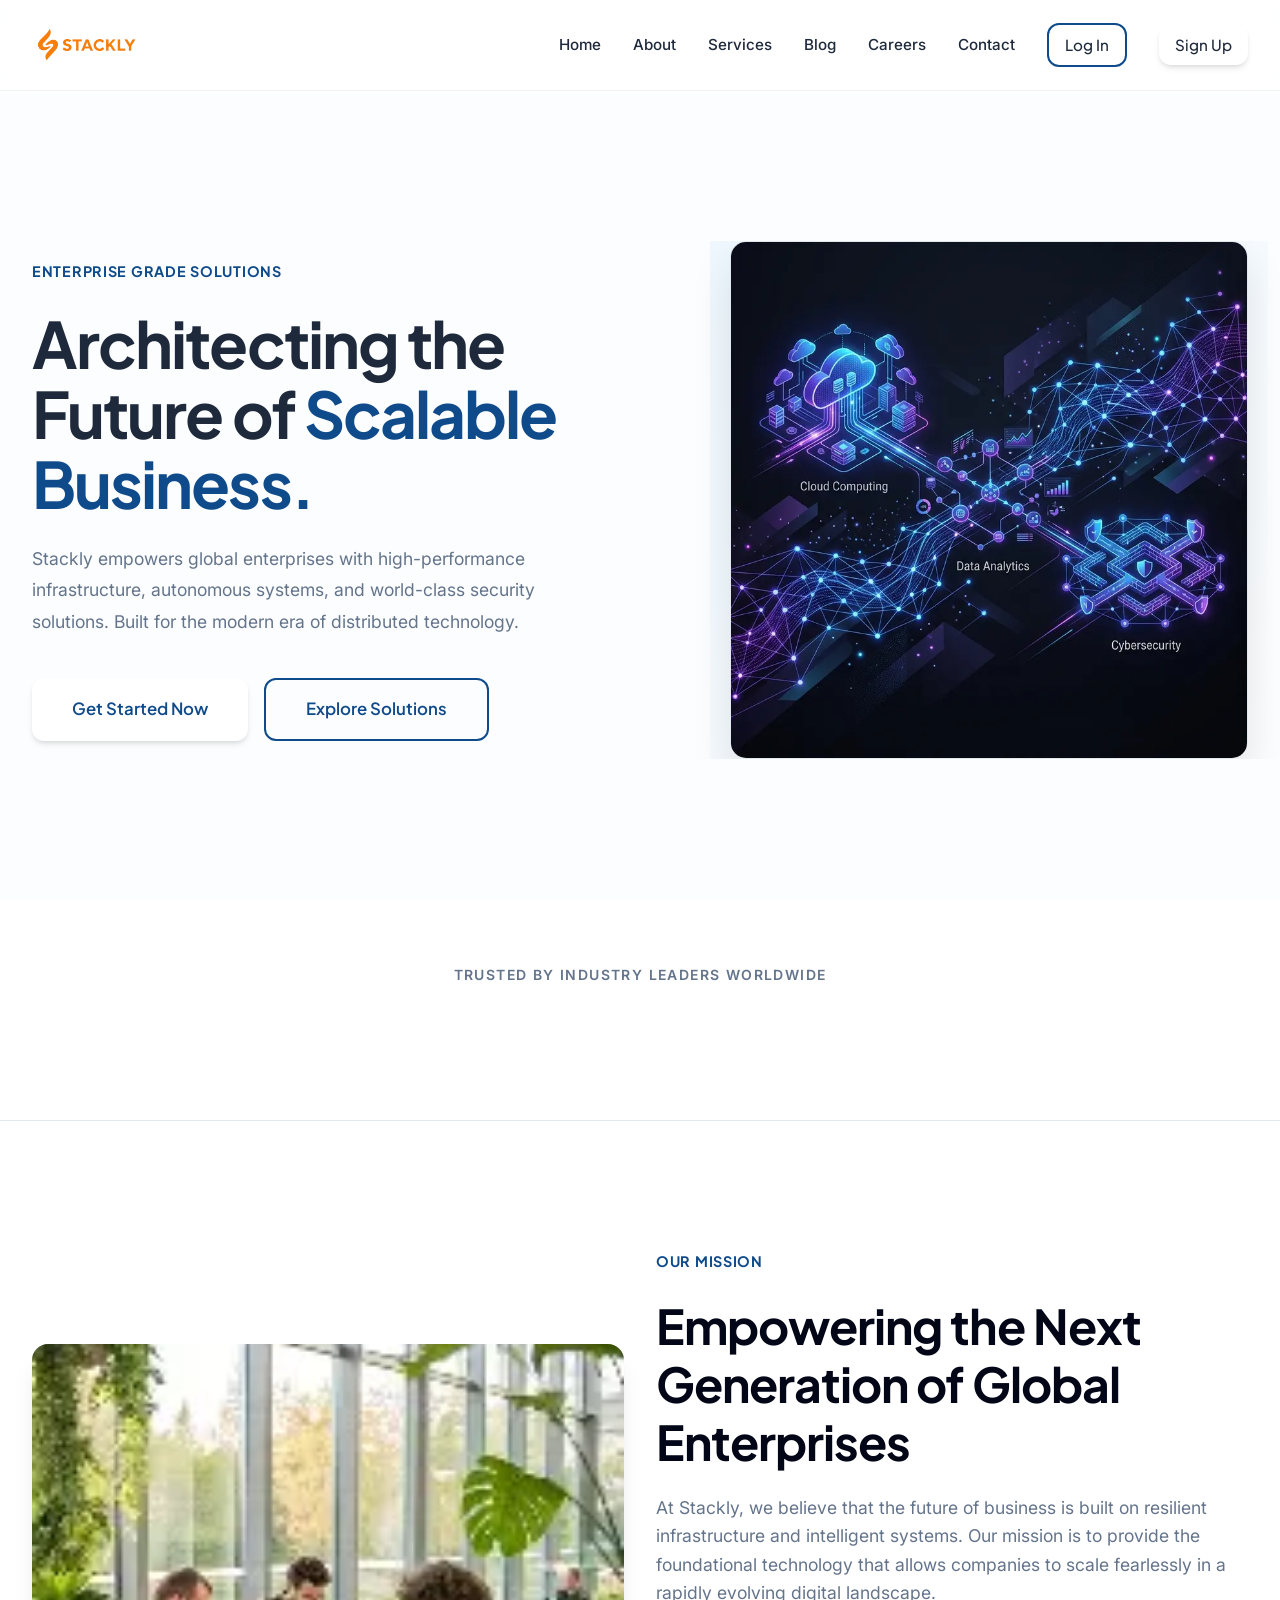
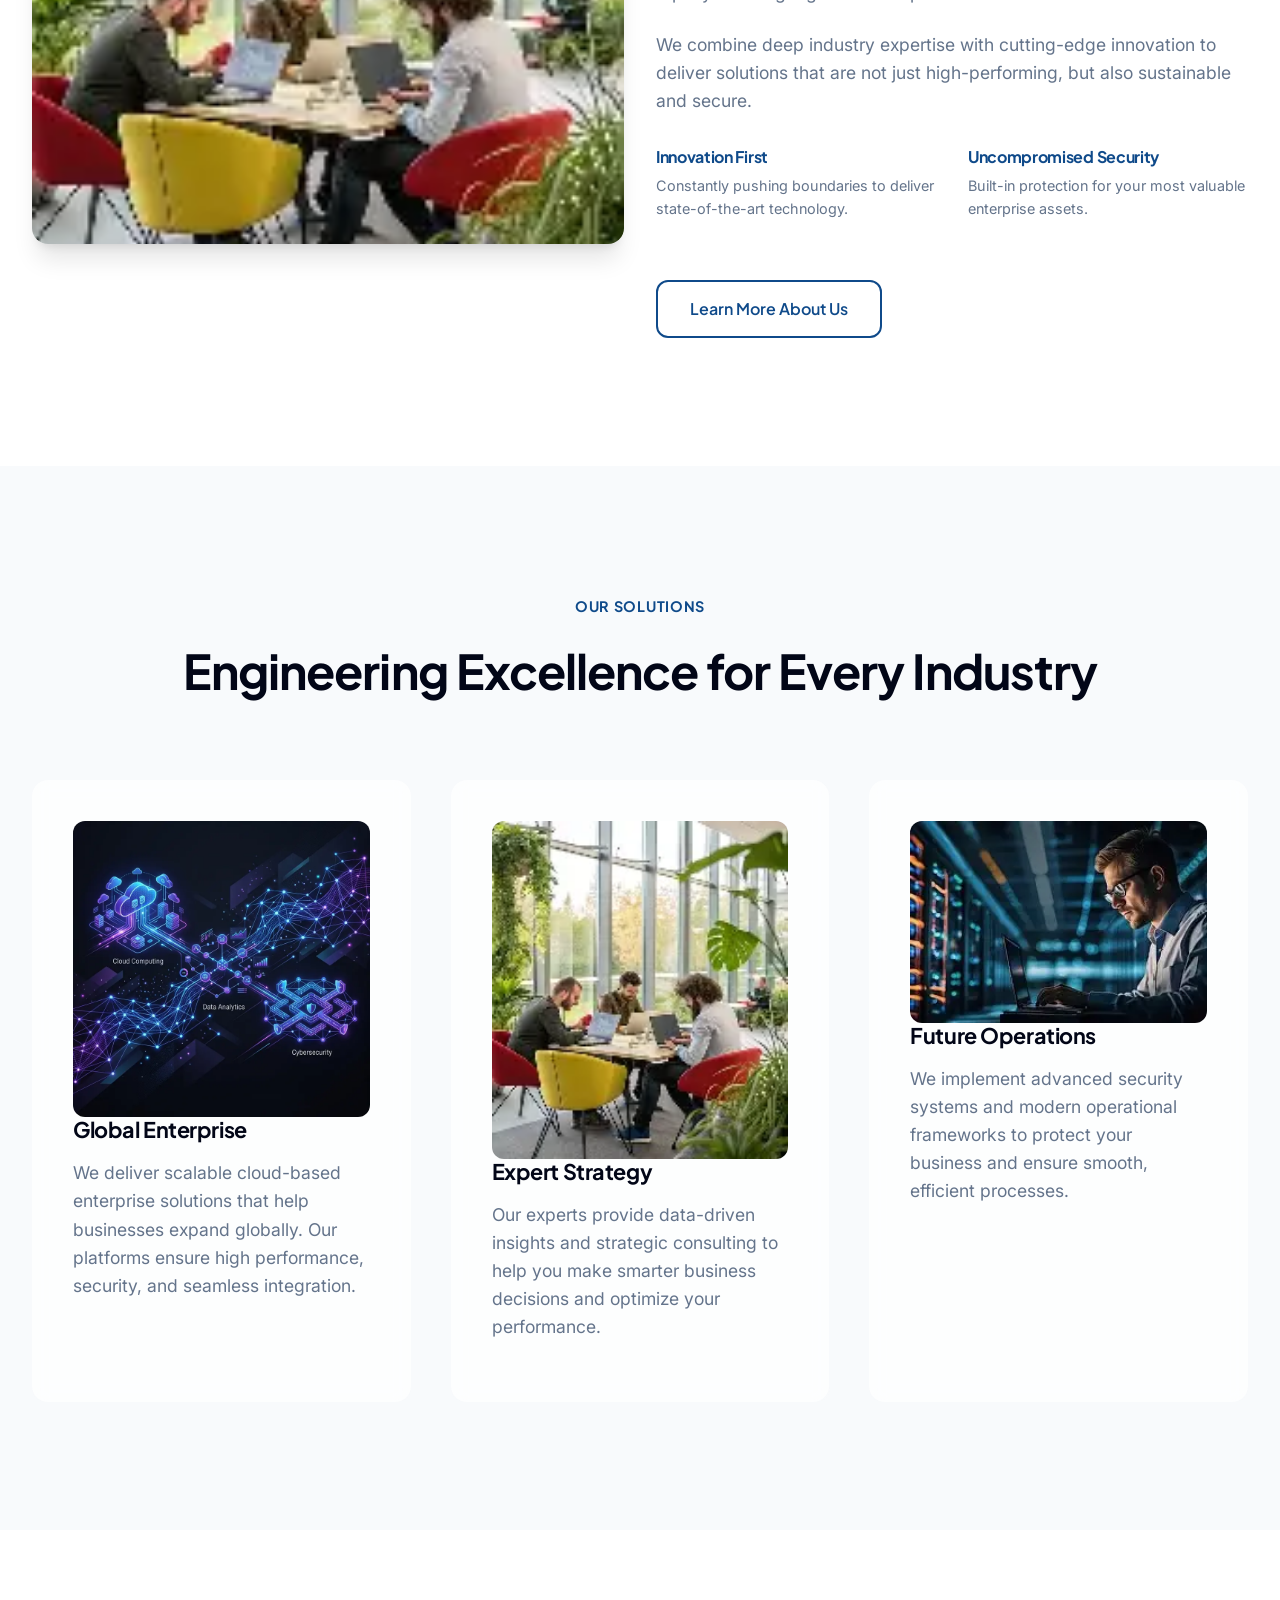
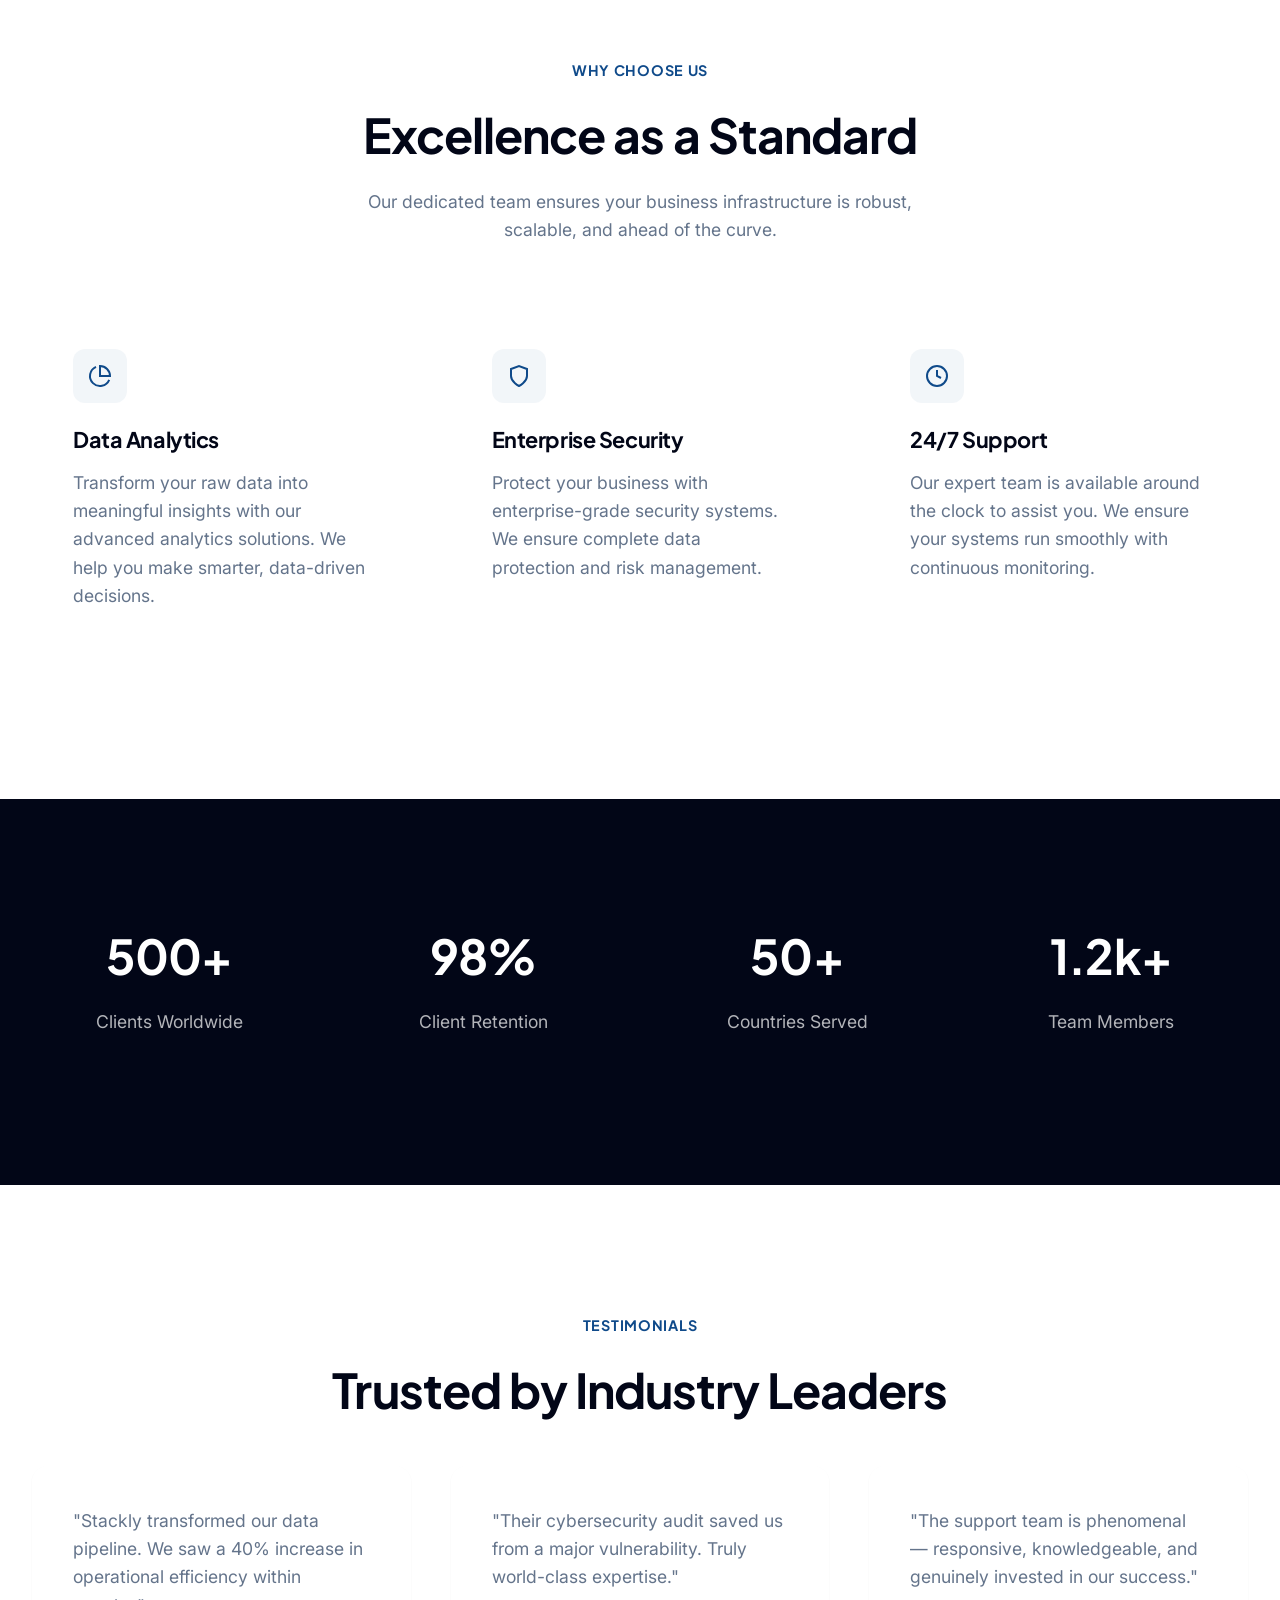
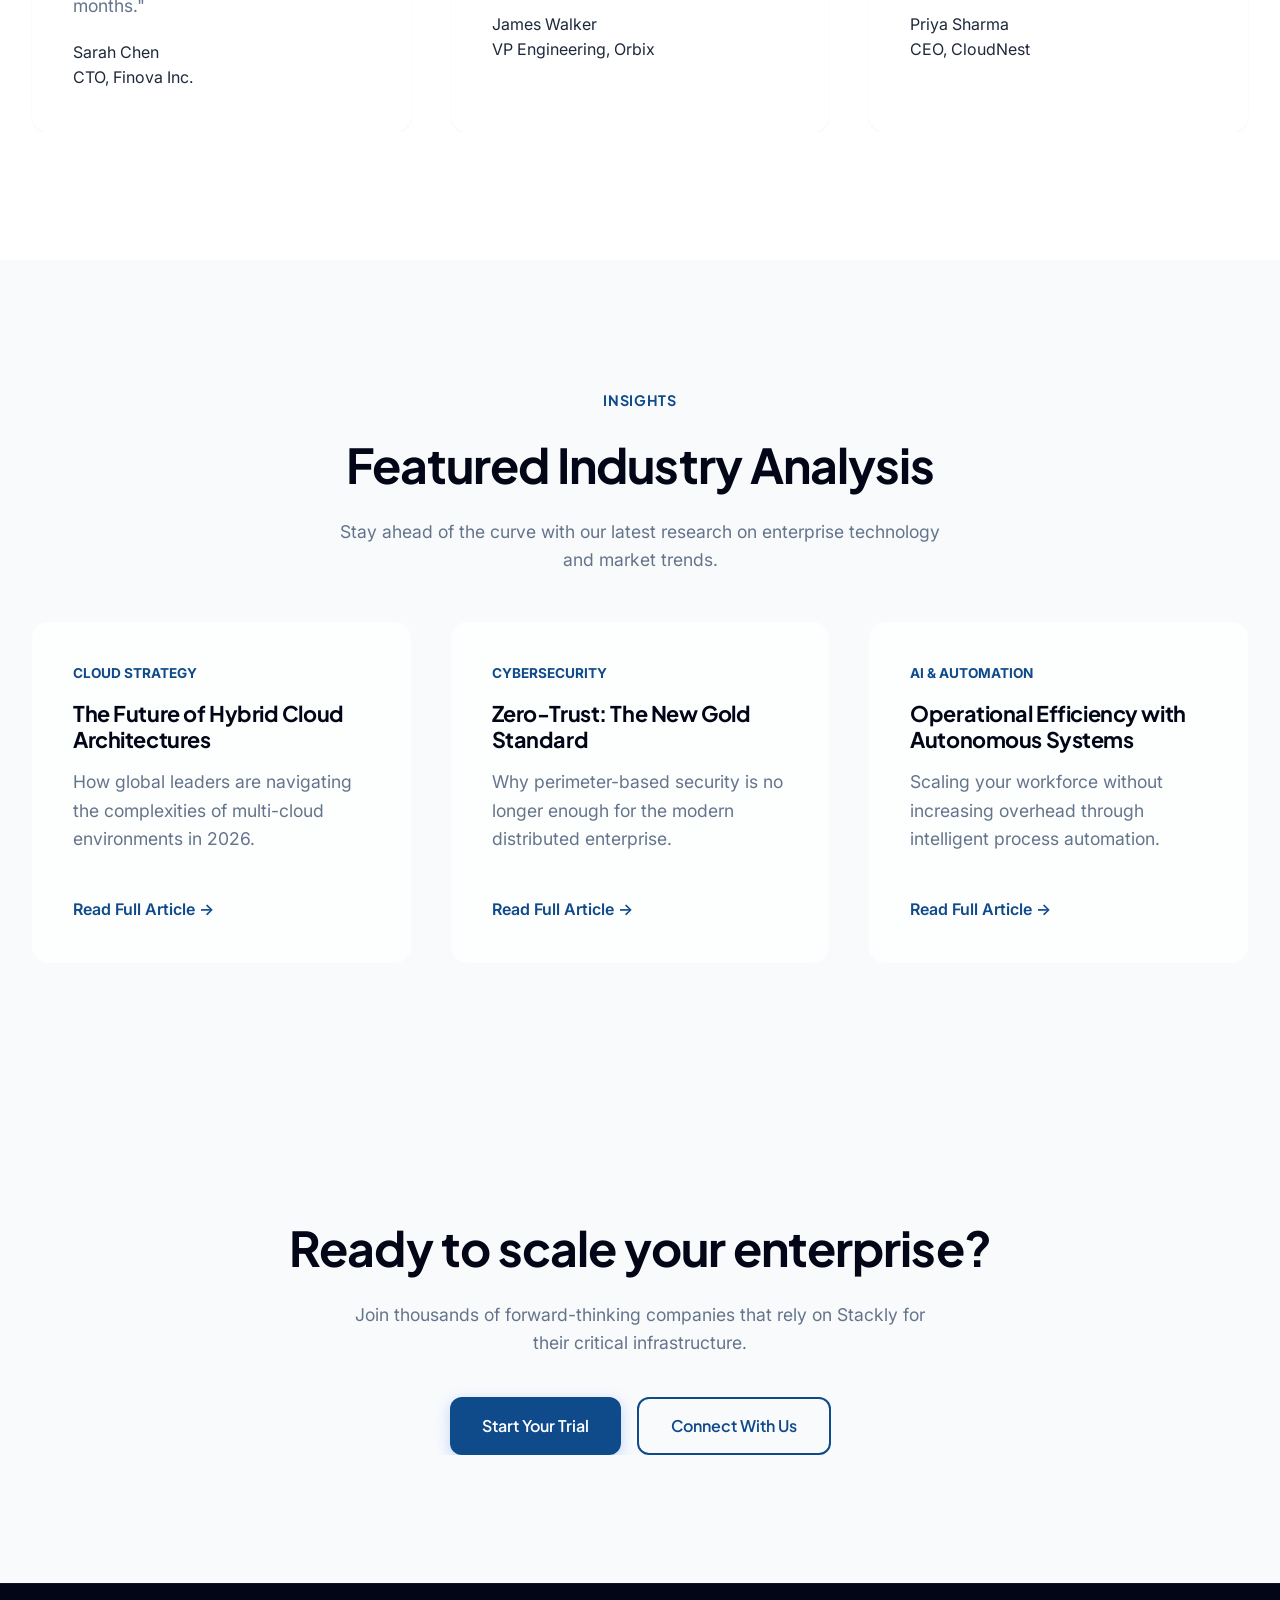
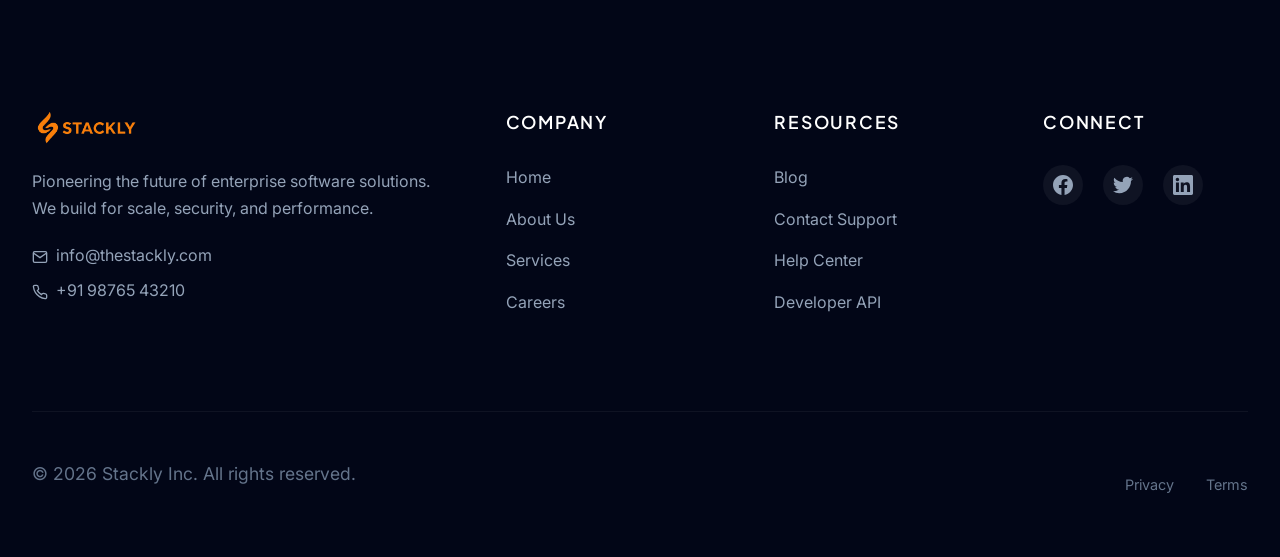
==== commit ca546586: "Add files via upload" ====
--- a/index.html
+++ b/index.html
@@ -29,7 +29,7 @@
                 <a href="career.html">Careers</a>
                 <a href="contact.html">Contact</a>
                 <a href="login.html" class="btn btn-outline" style="padding:0.5rem 1rem;">Log In</a>
-                <a href="signup.html" class="btn btn-primary" style="padding:0.5rem 1rem;">Sign Up</a>
+                <a href="signup.html" class="btn btn-white" style="padding:0.5rem 1rem;">Sign Up</a>
             </nav>
             <button class="mobile-menu-btn">&#9776;</button>
         </div>
@@ -51,7 +51,7 @@
                         and world-class security solutions. Built for the modern era of distributed technology.
                     </p>
                     <div class="hero-buttons animate-on-scroll delay-3" style="display: flex; gap: 1rem;">
-                        <a href="signup.html" class="btn btn-primary"
+                        <a href="signup.html" class="btn btn-white"
                             style="padding: 1rem 2.5rem; font-size: 1.05rem;">Get Started Now</a>
                         <a href="services.html" class="btn btn-outline"
                             style="padding: 1rem 2.5rem; font-size: 1.05rem;">Explore Solutions</a>
@@ -89,6 +89,43 @@
             </div>
         </section>
 
+        <!-- Mission Section -->
+        <section class="section">
+            <div class="container">
+                <div class="flex-layout">
+                    <div class="animate-slide-left">
+                        <img src="assets/about_team.webp" alt="Our Mission"
+                            style="border-radius: var(--radius-lg); box-shadow: var(--shadow-xl); width: 100%; height: 500px; object-fit: cover;">
+                    </div>
+                    <div class="animate-slide-right delay-1">
+                        <span class="hero-subtitle">Our Mission</span>
+                        <h2>Empowering the Next Generation of Global Enterprises</h2>
+                        <p style="margin-bottom: 1.5rem;">At Stackly, we believe that the future of business is built on
+                            resilient infrastructure and intelligent systems. Our mission is to provide the foundational
+                            technology that allows companies to scale fearlessly in a rapidly evolving digital
+                            landscape.</p>
+                        <p style="margin-bottom: 2rem; color: var(--text-muted);">We combine deep industry expertise
+                            with cutting-edge innovation to deliver solutions that are not just high-performing, but
+                            also sustainable and secure.</p>
+                        <div style="display: grid; grid-template-columns: 1fr 1fr; gap: 2rem;">
+                            <div>
+                                <h4 style="color: var(--primary-accent); margin-bottom: 0.5rem;">Innovation First</h4>
+                                <p style="font-size: 0.9rem;">Constantly pushing boundaries to deliver state-of-the-art
+                                    technology.</p>
+                            </div>
+                            <div>
+                                <h4 style="color: var(--primary-accent); margin-bottom: 0.5rem;">Uncompromised Security
+                                </h4>
+                                <p style="font-size: 0.9rem;">Built-in protection for your most valuable enterprise
+                                    assets.</p>
+                            </div>
+                        </div>
+                        <a href="about.html" class="btn btn-outline" style="margin-top: 2.5rem;">Learn More About Us</a>
+                    </div>
+                </div>
+            </div>
+        </section>
+
         <!-- Solutions Section -->
         <section class="section bg-light">
             <div class="container">
@@ -217,6 +254,50 @@
                             <span class="testimonial-author">Priya Sharma</span><br>
                             <span class="testimonial-role">CEO, CloudNest</span>
                         </div>
+                    </div>
+                </div>
+            </div>
+        </section>
+
+        <!-- Featured Insights -->
+        <section class="section bg-light">
+            <div class="container">
+                <div class="text-center animate-on-scroll">
+                    <span class="hero-subtitle">Insights</span>
+                    <h2>Featured Industry Analysis</h2>
+                    <p style="max-width: 600px; margin: 0 auto 3rem;">Stay ahead of the curve with our latest research
+                        on enterprise technology and market trends.</p>
+                </div>
+                <div class="grid-3">
+                    <div class="card animate-scale delay-1">
+                        <span
+                            style="color: var(--primary-accent); font-size: 0.85rem; font-weight: 700; text-transform: uppercase;">Cloud
+                            Strategy</span>
+                        <h3 style="margin: 1rem 0;">The Future of Hybrid Cloud Architectures</h3>
+                        <p>How global leaders are navigating the complexities of multi-cloud environments in 2026.</p>
+                        <a href="blog.html"
+                            style="margin-top: 1.5rem; display: inline-block; color: var(--primary-accent); font-weight: 600;">Read
+                            Full Article →</a>
+                    </div>
+                    <div class="card animate-scale delay-2">
+                        <span
+                            style="color: var(--primary-accent); font-size: 0.85rem; font-weight: 700; text-transform: uppercase;">Cybersecurity</span>
+                        <h3 style="margin: 1rem 0;">Zero-Trust: The New Gold Standard</h3>
+                        <p>Why perimeter-based security is no longer enough for the modern distributed enterprise.</p>
+                        <a href="blog.html"
+                            style="margin-top: 1.5rem; display: inline-block; color: var(--primary-accent); font-weight: 600;">Read
+                            Full Article →</a>
+                    </div>
+                    <div class="card animate-scale delay-3">
+                        <span
+                            style="color: var(--primary-accent); font-size: 0.85rem; font-weight: 700; text-transform: uppercase;">AI
+                            & Automation</span>
+                        <h3 style="margin: 1rem 0;">Operational Efficiency with Autonomous Systems</h3>
+                        <p>Scaling your workforce without increasing overhead through intelligent process automation.
+                        </p>
+                        <a href="blog.html"
+                            style="margin-top: 1.5rem; display: inline-block; color: var(--primary-accent); font-weight: 600;">Read
+                            Full Article →</a>
                     </div>
                 </div>
             </div>
--- a/css/style.css
+++ b/css/style.css
@@ -82,6 +82,63 @@
   background-color: var(--primary-hover); transform: translateY(-3px);
   box-shadow: 0 8px 25px rgba(59, 130, 246, 0.4);
 }
+.card {
+  background: rgba(255, 255, 255, 0.7);
+  backdrop-filter: blur(8px);
+  -webkit-backdrop-filter: blur(8px);
+  padding: 2.5rem;
+  border-radius: var(--radius-lg);
+  border: 1px solid rgba(255, 255, 255, 0.3);
+  transition: all var(--transition-normal);
+  display: flex;
+  flex-direction: column;
+  height: 100%;
+}
+.card:hover {
+  transform: translateY(-10px);
+  background: rgba(255, 255, 255, 0.9);
+  box-shadow: var(--shadow-xl);
+  border-color: var(--primary-accent);
+}
+.card-icon { 
+  width: 54px; height: 54px; 
+  background: rgba(15, 74, 138, 0.05); 
+  border-radius: var(--radius-md); 
+  display: flex; align-items: center; justify-content: center; 
+  margin-bottom: 1.5rem; color: var(--primary-accent); 
+  transition: all var(--transition-normal);
+}
+.card:hover .card-icon {
+  background: var(--primary-accent);
+  color: white;
+  transform: rotate(10deg);
+}
+.card h3 { margin-bottom: 1rem; font-size: 1.35rem; }
+.card p { color: var(--text-muted); line-height: 1.6; }
+
+.testimonial-card {
+  background: rgba(255, 255, 255, 0.7);
+  backdrop-filter: blur(8px);
+  -webkit-backdrop-filter: blur(8px);
+  padding: 2.5rem;
+  border-radius: var(--radius-lg);
+  border: 1px solid rgba(255, 255, 255, 0.3);
+  box-shadow: var(--shadow-sm);
+  transition: all var(--transition-normal);
+}
+.testimonial-card:hover {
+  background: rgba(255, 255, 255, 0.9);
+  box-shadow: var(--shadow-lg);
+  transform: translateY(-5px);
+}
+.btn-white {
+  background-color: white; color: var(--primary-accent);
+  box-shadow: var(--shadow-md);
+}
+.btn-white:hover {
+  background-color: #f8fafc; transform: translateY(-3px);
+  box-shadow: var(--shadow-lg);
+}
 .btn-outline { 
   background-color: transparent; 
   color: var(--primary-accent); 
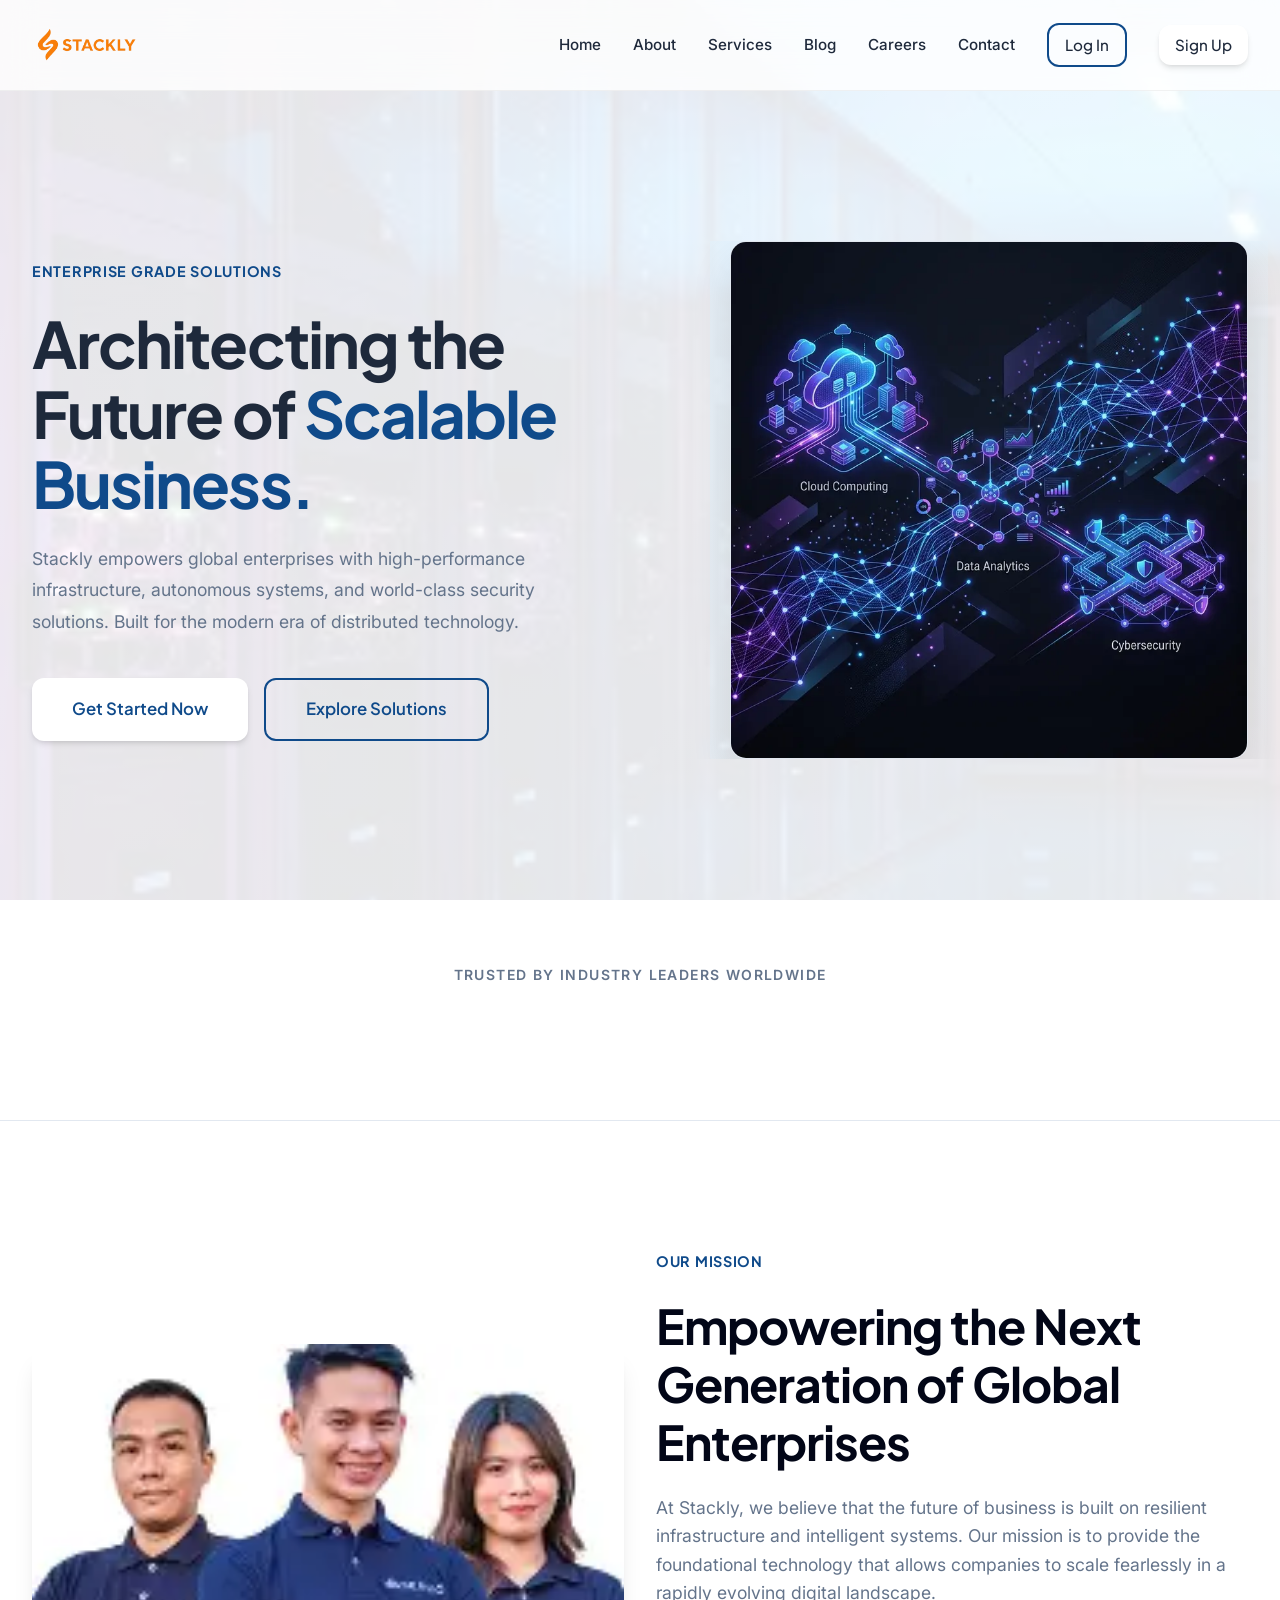
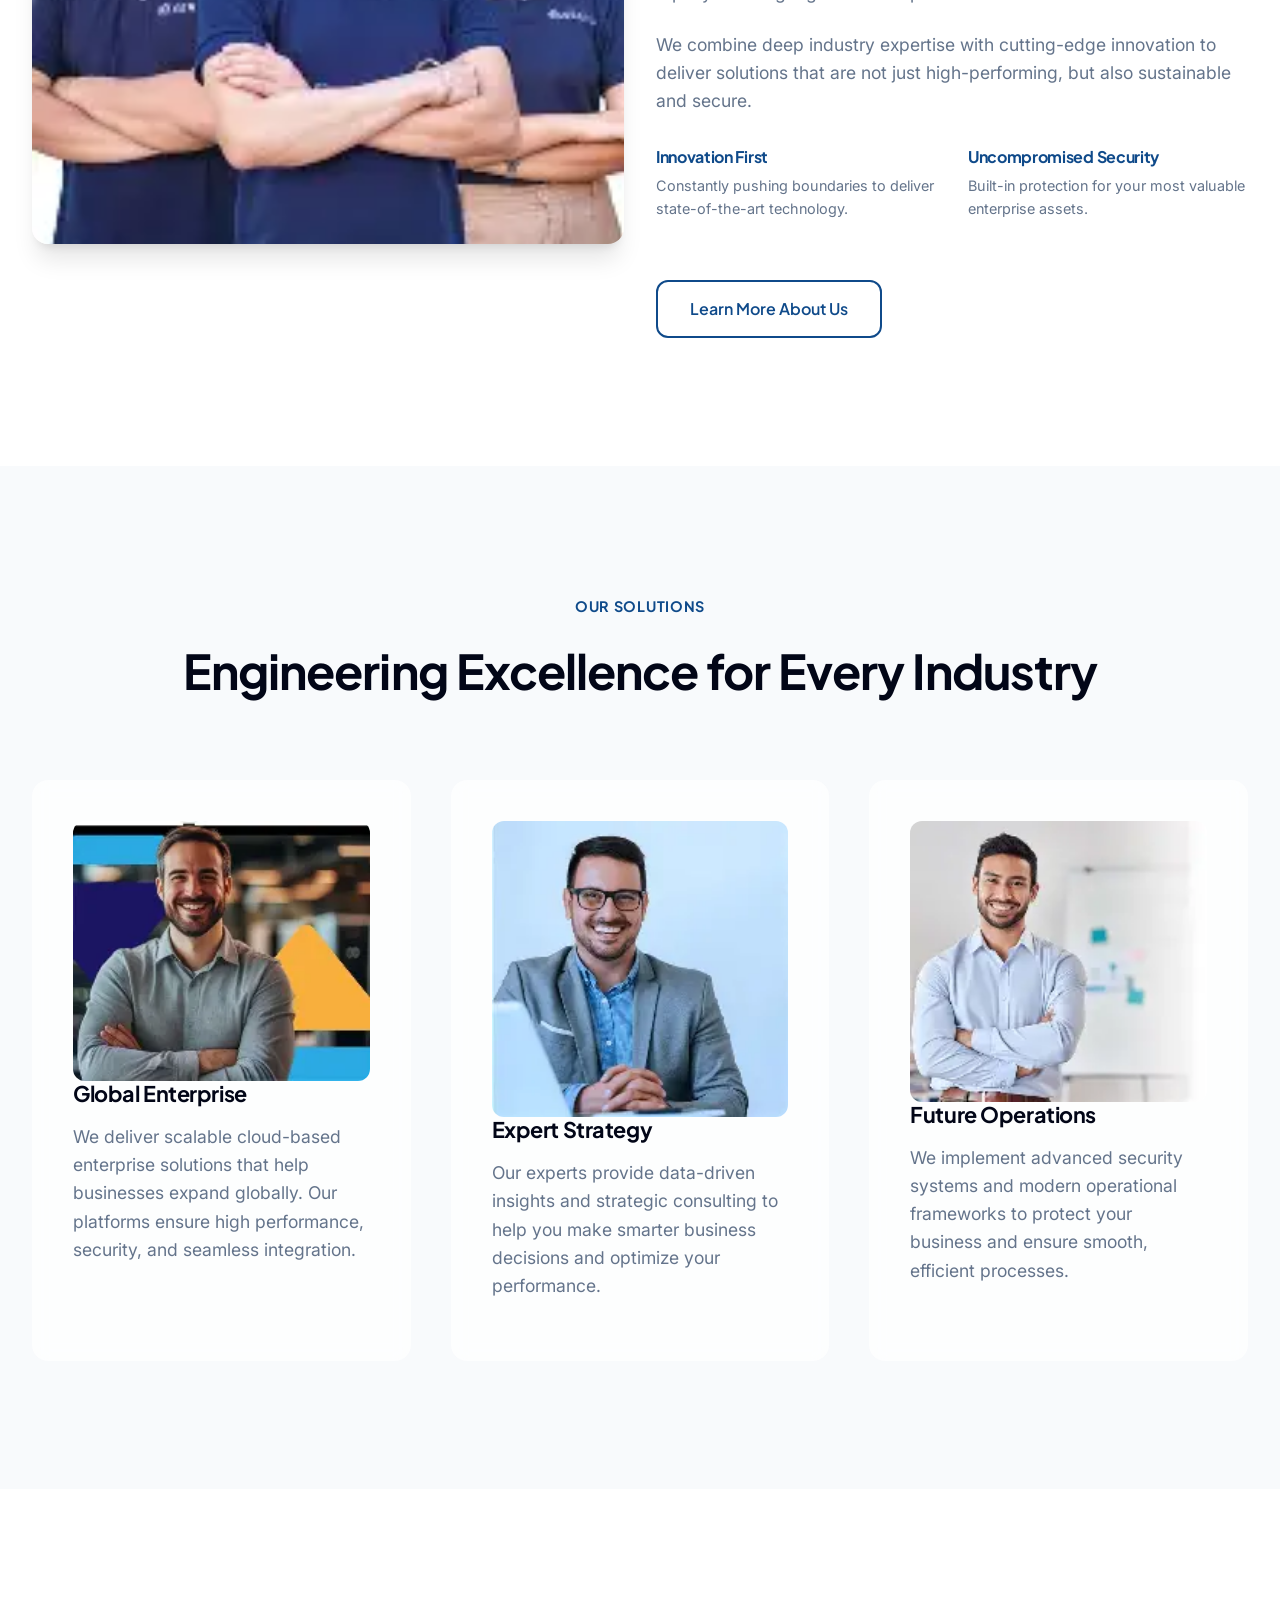
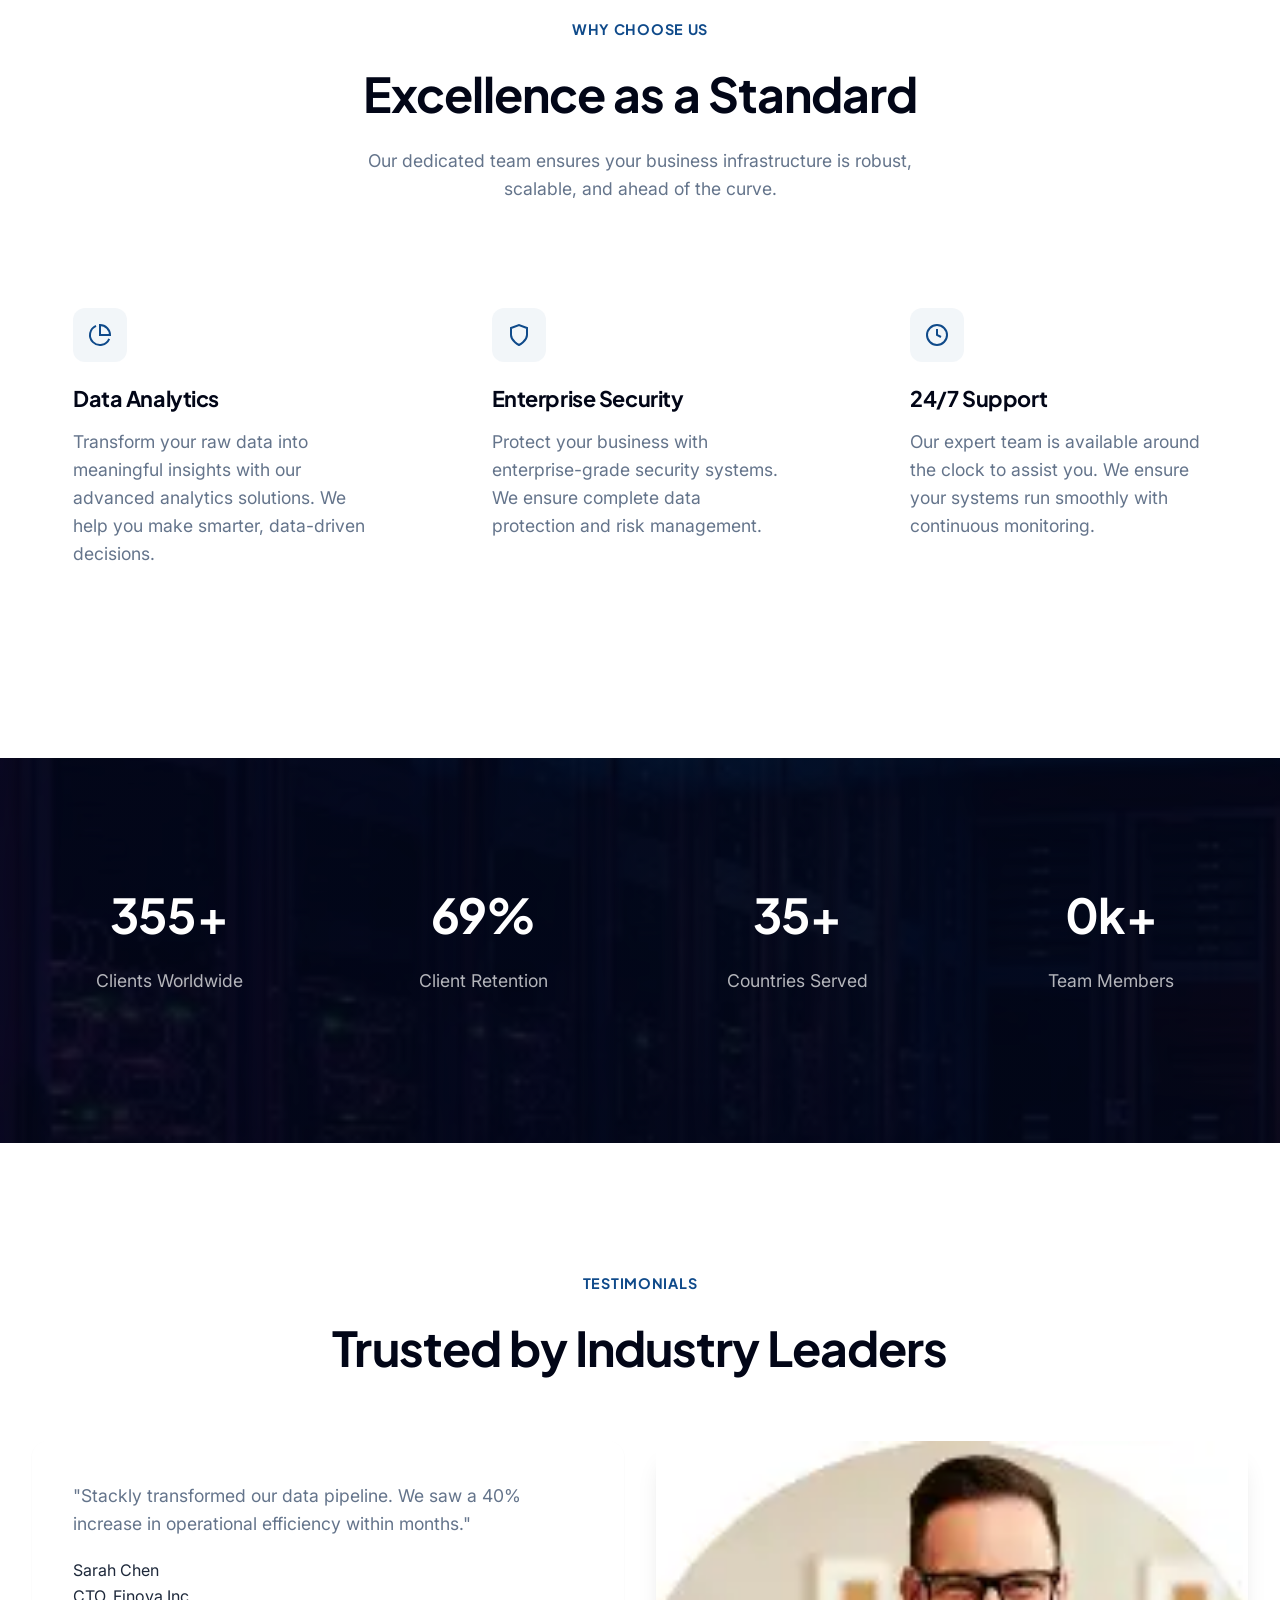
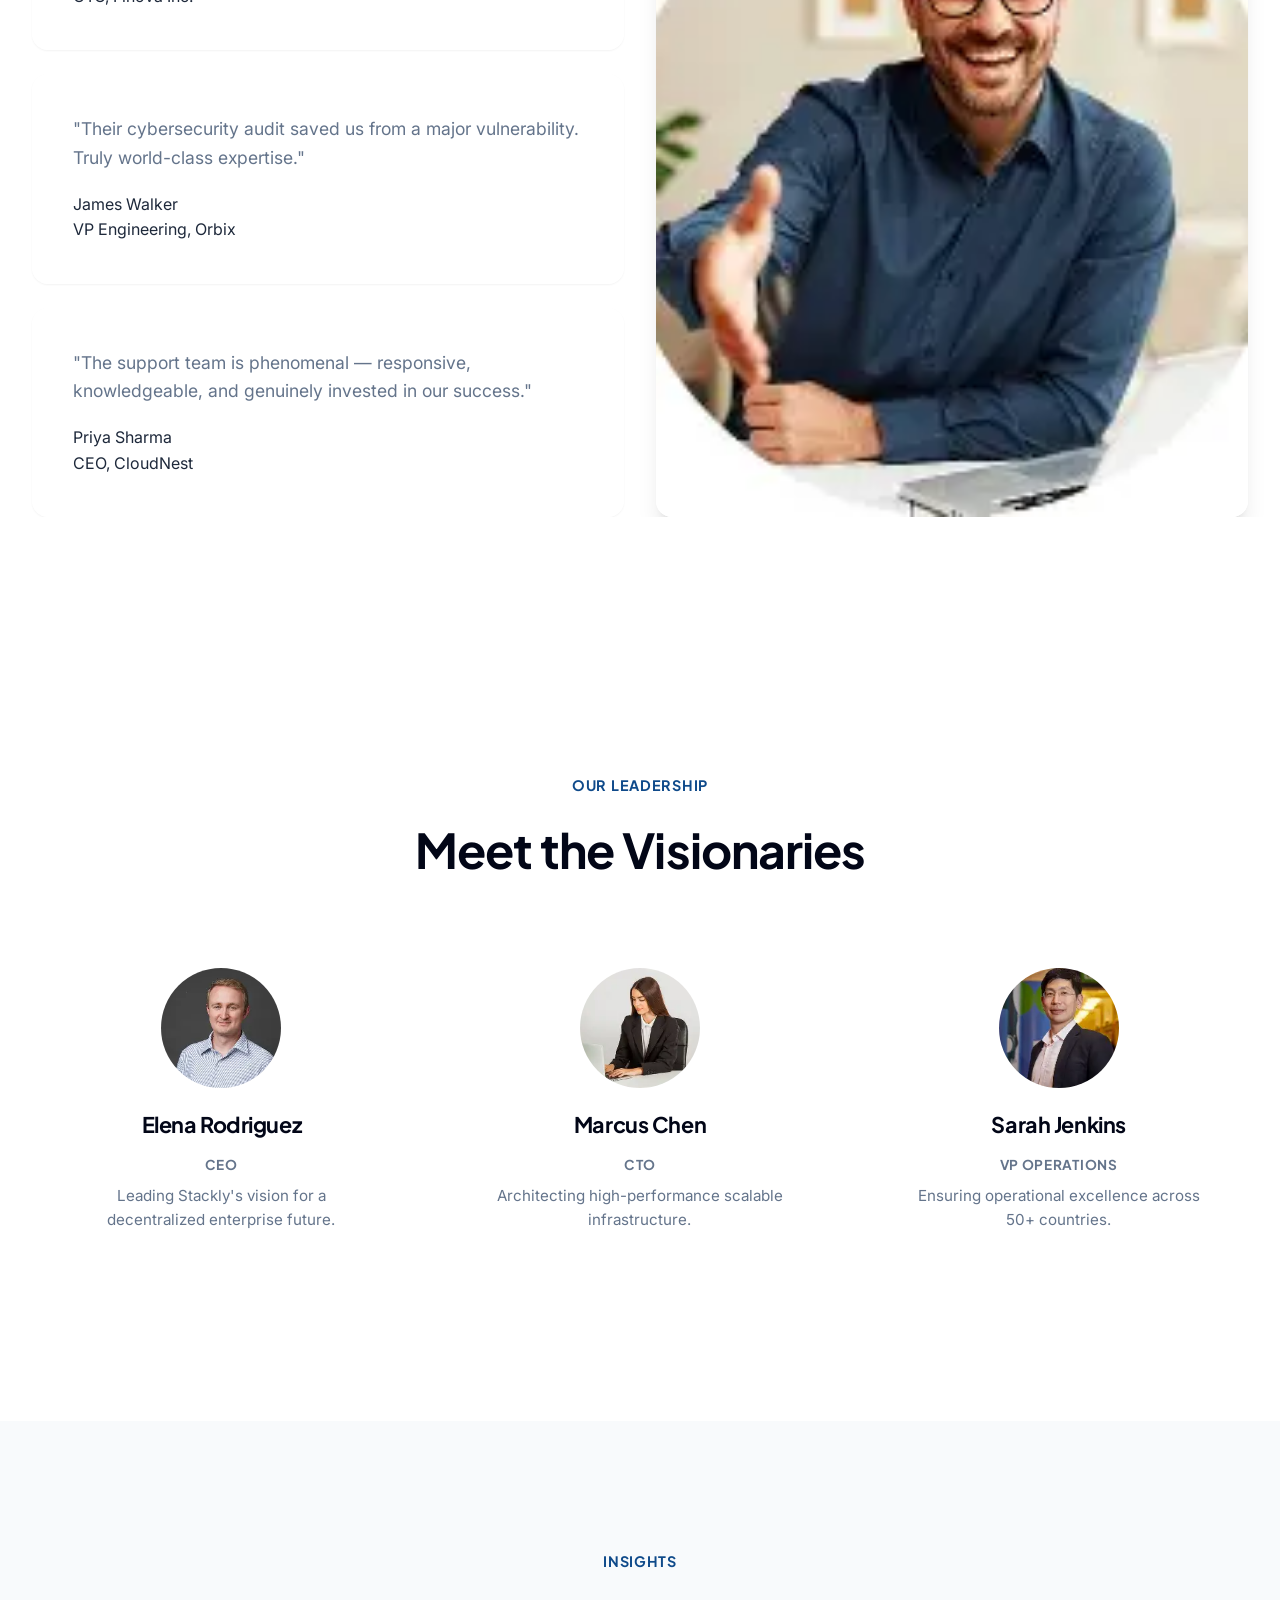
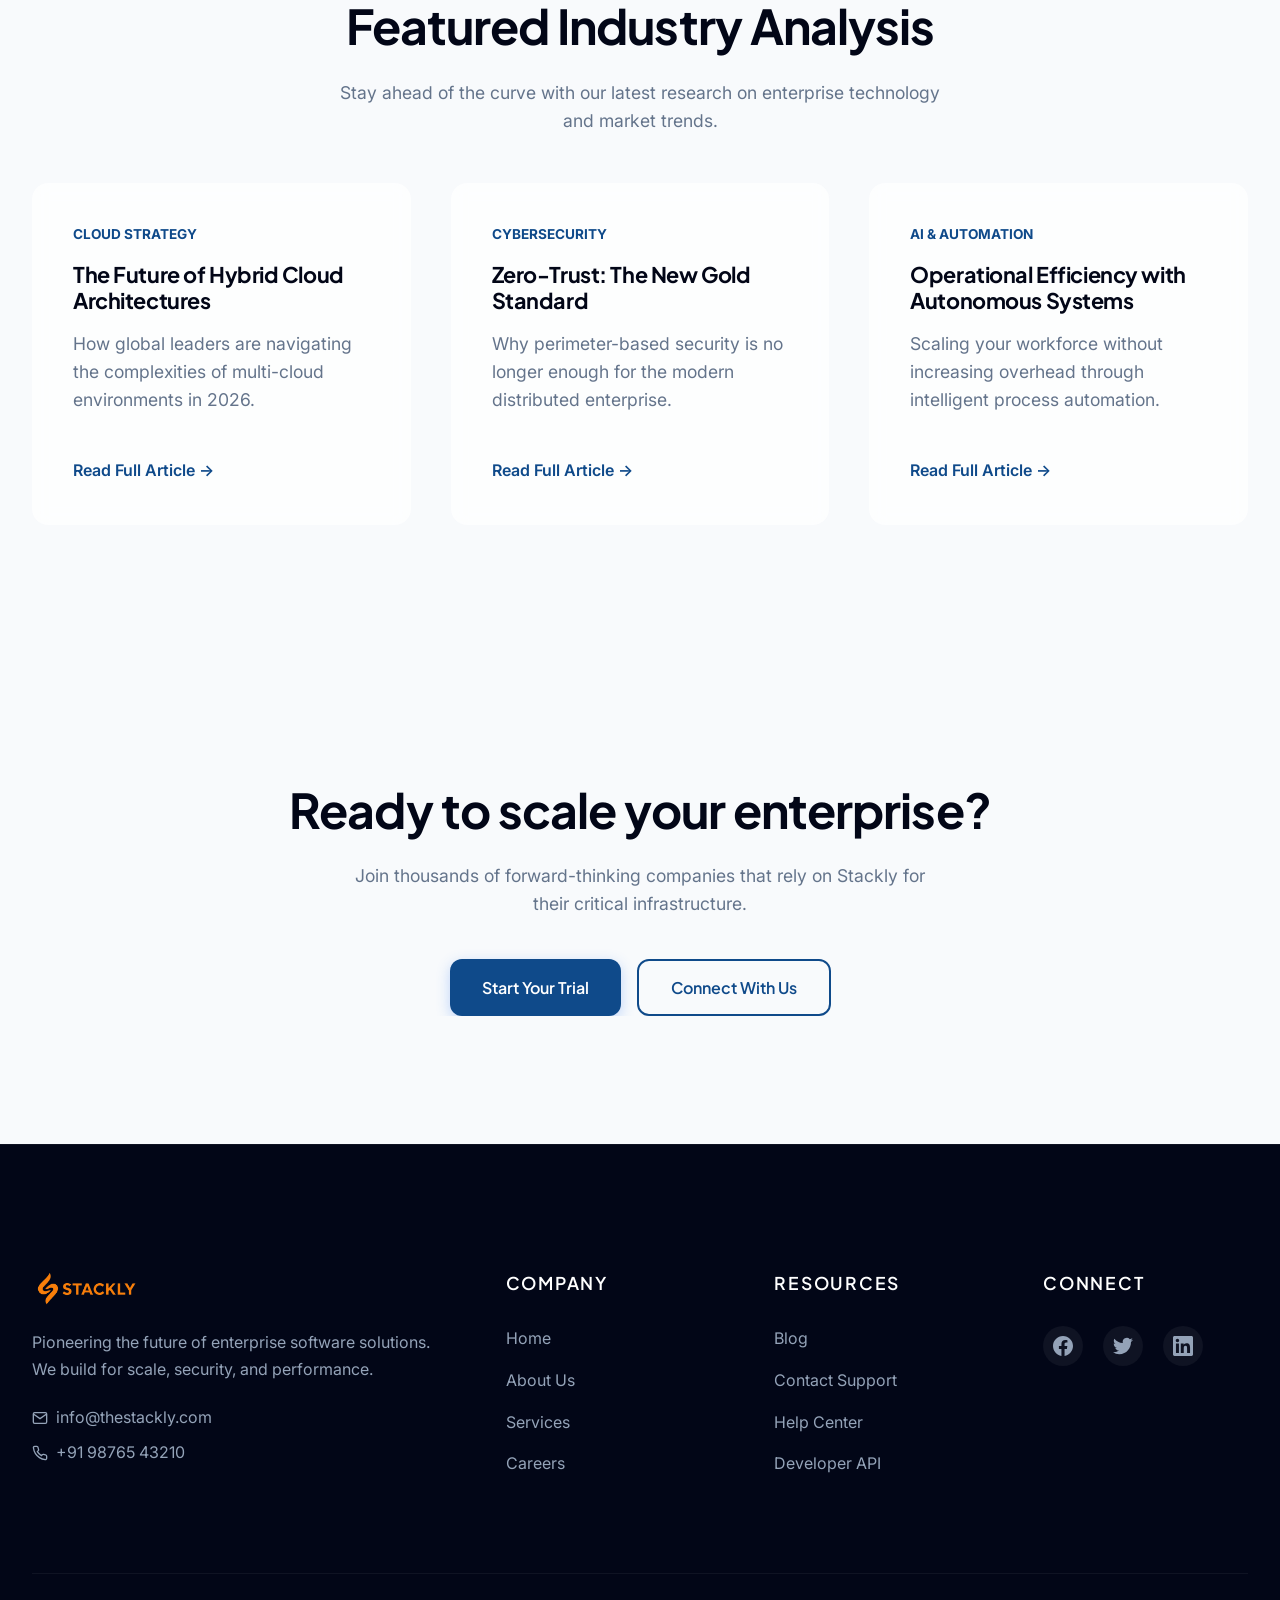
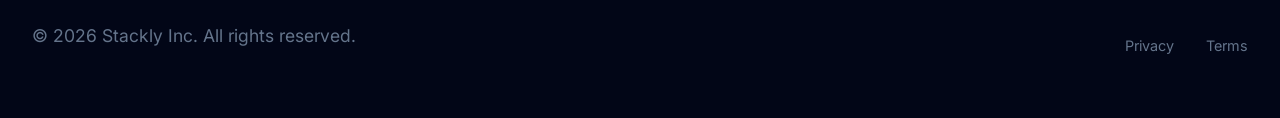
==== commit fb04b2e4: "Add files via upload" ====
--- a/index.html
+++ b/index.html
@@ -37,7 +37,8 @@
 
     <main>
         <!-- Hero Section -->
-        <section class="hero">
+        <section class="hero"
+            style="background-image: linear-gradient(rgba(255, 255, 255, 0.9), rgba(255, 255, 255, 0.9)), url('assets/hero_bg.webp'); background-size: cover; background-position: center;">
             <div class="container hero-container">
                 <div class="hero-content animate-slide-left">
                     <span class="hero-subtitle">Enterprise Grade Solutions</span>
@@ -77,11 +78,11 @@
                     style="display: flex; flex-wrap: wrap; justify-content: center; align-items: center; gap: 4rem; opacity: 0.6; filter: grayscale(1);">
                     <img src="assets/service1.webp" alt="Partner 1"
                         style="height: 30px; width: auto; object-fit: contain;" class="animate-on-scroll delay-1">
-                    <img src="assets/service2.webp" alt="Partner 2"
+                    <img src="assets/service_hero.webp" alt="Partner 2"
                         style="height: 30px; width: auto; object-fit: contain;" class="animate-on-scroll delay-2">
-                    <img src="assets/service3.webp" alt="Partner 3"
+                    <img src="assets/services_hero.webp" alt="Partner 3"
                         style="height: 30px; width: auto; object-fit: contain;" class="animate-on-scroll delay-3">
-                    <img src="assets/service_hero.webp" alt="Partner 4"
+                    <img src="assets/hero_bg.webp" alt="Partner 4"
                         style="height: 30px; width: auto; object-fit: contain;" class="animate-on-scroll delay-4">
                     <img src="assets/about_team.webp" alt="Partner 5"
                         style="height: 30px; width: auto; object-fit: contain;" class="animate-on-scroll delay-5">
@@ -94,7 +95,7 @@
             <div class="container">
                 <div class="flex-layout">
                     <div class="animate-slide-left">
-                        <img src="assets/about_team.webp" alt="Our Mission"
+                        <img src="assets/img4.webp" alt="Our Mission"
                             style="border-radius: var(--radius-lg); box-shadow: var(--shadow-xl); width: 100%; height: 500px; object-fit: cover;">
                     </div>
                     <div class="animate-slide-right delay-1">
@@ -135,19 +136,19 @@
                 </div>
                 <div class="grid-3">
                     <div class="card animate-scale delay-1">
-                        <img src="assets/services_hero.webp" alt="Global Solutions" class="card-img" loading="lazy" />
+                        <img src="assets/img5.webp" alt="Global Solutions" class="card-img" loading="lazy" />
                         <h3>Global Enterprise</h3>
                         <p>We deliver scalable cloud-based enterprise solutions that help businesses expand globally.
                             Our platforms ensure high performance, security, and seamless integration.</p>
                     </div>
                     <div class="card animate-scale delay-2">
-                        <img src="assets/about_team.webp" alt="Expert Team" class="card-img" loading="lazy" />
+                        <img src="assets/img6.webp" alt="Expert Team" class="card-img" loading="lazy" />
                         <h3>Expert Strategy</h3>
                         <p>Our experts provide data-driven insights and strategic consulting to help you make smarter
                             business decisions and optimize your performance.</p>
                     </div>
                     <div class="card animate-scale delay-3">
-                        <img src="assets/career_hero.webp" alt="Future Ready" class="card-img" loading="lazy" />
+                        <img src="assets/img7.webp" alt="Future Ready" class="card-img" loading="lazy" />
                         <h3>Future Operations</h3>
                         <p>We implement advanced security systems and modern operational frameworks to protect your
                             business and ensure smooth, efficient processes.</p>
@@ -200,23 +201,28 @@
         </section>
 
         <!-- Stats -->
-        <section class="section bg-dark" style="background: var(--primary-color); color: white;">
+        <section class="section bg-dark"
+            style="background: linear-gradient(rgba(2, 6, 23, 0.9), rgba(2, 6, 23, 0.9)), url('assets/hero_bg.webp') center/cover no-repeat; color: white;">
             <div class="container">
                 <div class="grid-4">
                     <div class="text-center animate-scale delay-1">
-                        <h2 style="color: white; font-size: 3rem;">500+</h2>
+                        <h2 style="color: white; font-size: 3rem;"><span class="counter-value" data-target="500"
+                                data-suffix="+">0</span></h2>
                         <p style="color: rgba(255,255,255,0.7);">Clients Worldwide</p>
                     </div>
                     <div class="text-center animate-scale delay-2">
-                        <h2 style="color: white; font-size: 3rem;">98%</h2>
+                        <h2 style="color: white; font-size: 3rem;"><span class="counter-value" data-target="98"
+                                data-suffix="%">0</span></h2>
                         <p style="color: rgba(255,255,255,0.7);">Client Retention</p>
                     </div>
                     <div class="text-center animate-scale delay-3">
-                        <h2 style="color: white; font-size: 3rem;">50+</h2>
+                        <h2 style="color: white; font-size: 3rem;"><span class="counter-value" data-target="50"
+                                data-suffix="+">0</span></h2>
                         <p style="color: rgba(255,255,255,0.7);">Countries Served</p>
                     </div>
                     <div class="text-center animate-scale delay-4">
-                        <h2 style="color: white; font-size: 3rem;">1.2k+</h2>
+                        <h2 style="color: white; font-size: 3rem;"><span class="counter-value" data-target="1.2"
+                                data-suffix="k+">0</span></h2>
                         <p style="color: rgba(255,255,255,0.7);">Team Members</p>
                     </div>
                 </div>
@@ -230,30 +236,70 @@
                     <span class="hero-subtitle">Testimonials</span>
                     <h2>Trusted by Industry Leaders</h2>
                 </div>
-                <div class="grid-3" style="margin-top:3rem;">
-                    <div class="testimonial-card animate-slide-left delay-1">
-                        <p>"Stackly transformed our data pipeline. We saw a 40% increase in operational efficiency
-                            within months."</p>
-                        <div>
-                            <span class="testimonial-author">Sarah Chen</span><br>
-                            <span class="testimonial-role">CTO, Finova Inc.</span>
+                <div class="flex-layout" style="margin-top: 4rem; align-items: stretch;">
+                    <div class="grid-1" style="flex: 1; display: flex; flex-direction: column; gap: 1.5rem;">
+                        <div class="testimonial-card animate-slide-left delay-1">
+                            <p>"Stackly transformed our data pipeline. We saw a 40% increase in operational efficiency
+                                within months."</p>
+                            <div>
+                                <span class="testimonial-author">Sarah Chen</span><br>
+                                <span class="testimonial-role">CTO, Finova Inc.</span>
+                            </div>
                         </div>
-                    </div>
-                    <div class="testimonial-card animate-scale delay-2">
-                        <p>"Their cybersecurity audit saved us from a major vulnerability. Truly world-class expertise."
+                        <div class="testimonial-card animate-slide-left delay-2">
+                            <p>"Their cybersecurity audit saved us from a major vulnerability. Truly world-class
+                                expertise."
+                            </p>
+                            <div>
+                                <span class="testimonial-author">James Walker</span><br>
+                                <span class="testimonial-role">VP Engineering, Orbix</span>
+                            </div>
+                        </div>
+                        <div class="testimonial-card animate-slide-left delay-3">
+                            <p>"The support team is phenomenal — responsive, knowledgeable, and genuinely invested in
+                                our
+                                success."</p>
+                            <div>
+                                <span class="testimonial-author">Priya Sharma</span><br>
+                                <span class="testimonial-role">CEO, CloudNest</span>
+                            </div>
+                        </div>
+                    </div>
+                    <div class="animate-slide-right delay-2" style="flex: 1;">
+                        <img src="assets/img8.webp" alt="Industry Leadership"
+                            style="width: 100%; height: 100%; object-fit: cover; border-radius: var(--radius-lg); box-shadow: var(--shadow-xl);">
+                    </div>
+                </div>
+            </div>
+        </section>
+
+        <!-- Leadership Section -->
+        <section class="section">
+            <div class="container text-center">
+                <span class="hero-subtitle">Our Leadership</span>
+                <h2>Meet the Visionaries</h2>
+                <div class="grid-3" style="margin-top: 3rem;">
+                    <div class="card animate-on-scroll delay-1">
+                        <img src="assets/i1.webp" alt="Elena Rodriguez"
+                            style="width: 120px; height: 120px; border-radius: 50%; object-fit: cover; margin: 0 auto 1.5rem;">
+                        <h3>Elena Rodriguez</h3>
+                        <p class="hero-subtitle" style="font-size: 0.85rem; margin-bottom: 0.5rem;">CEO</p>
+                        <p style="font-size: 0.95rem;">Leading Stackly's vision for a decentralized enterprise future.
                         </p>
-                        <div>
-                            <span class="testimonial-author">James Walker</span><br>
-                            <span class="testimonial-role">VP Engineering, Orbix</span>
-                        </div>
-                    </div>
-                    <div class="testimonial-card animate-slide-right delay-3">
-                        <p>"The support team is phenomenal — responsive, knowledgeable, and genuinely invested in our
-                            success."</p>
-                        <div>
-                            <span class="testimonial-author">Priya Sharma</span><br>
-                            <span class="testimonial-role">CEO, CloudNest</span>
-                        </div>
+                    </div>
+                    <div class="card animate-on-scroll delay-2">
+                        <img src="assets/i2.webp" alt="Marcus Chen"
+                            style="width: 120px; height: 120px; border-radius: 50%; object-fit: cover; margin: 0 auto 1.5rem;">
+                        <h3>Marcus Chen</h3>
+                        <p class="hero-subtitle" style="font-size: 0.85rem; margin-bottom: 0.5rem;">CTO</p>
+                        <p style="font-size: 0.95rem;">Architecting high-performance scalable infrastructure.</p>
+                    </div>
+                    <div class="card animate-on-scroll delay-3">
+                        <img src="assets/i3.webp" alt="Sarah Jenkins"
+                            style="width: 120px; height: 120px; border-radius: 50%; object-fit: cover; margin: 0 auto 1.5rem;">
+                        <h3>Sarah Jenkins</h3>
+                        <p class="hero-subtitle" style="font-size: 0.85rem; margin-bottom: 0.5rem;">VP Operations</p>
+                        <p style="font-size: 0.95rem;">Ensuring operational excellence across 50+ countries.</p>
                     </div>
                 </div>
             </div>
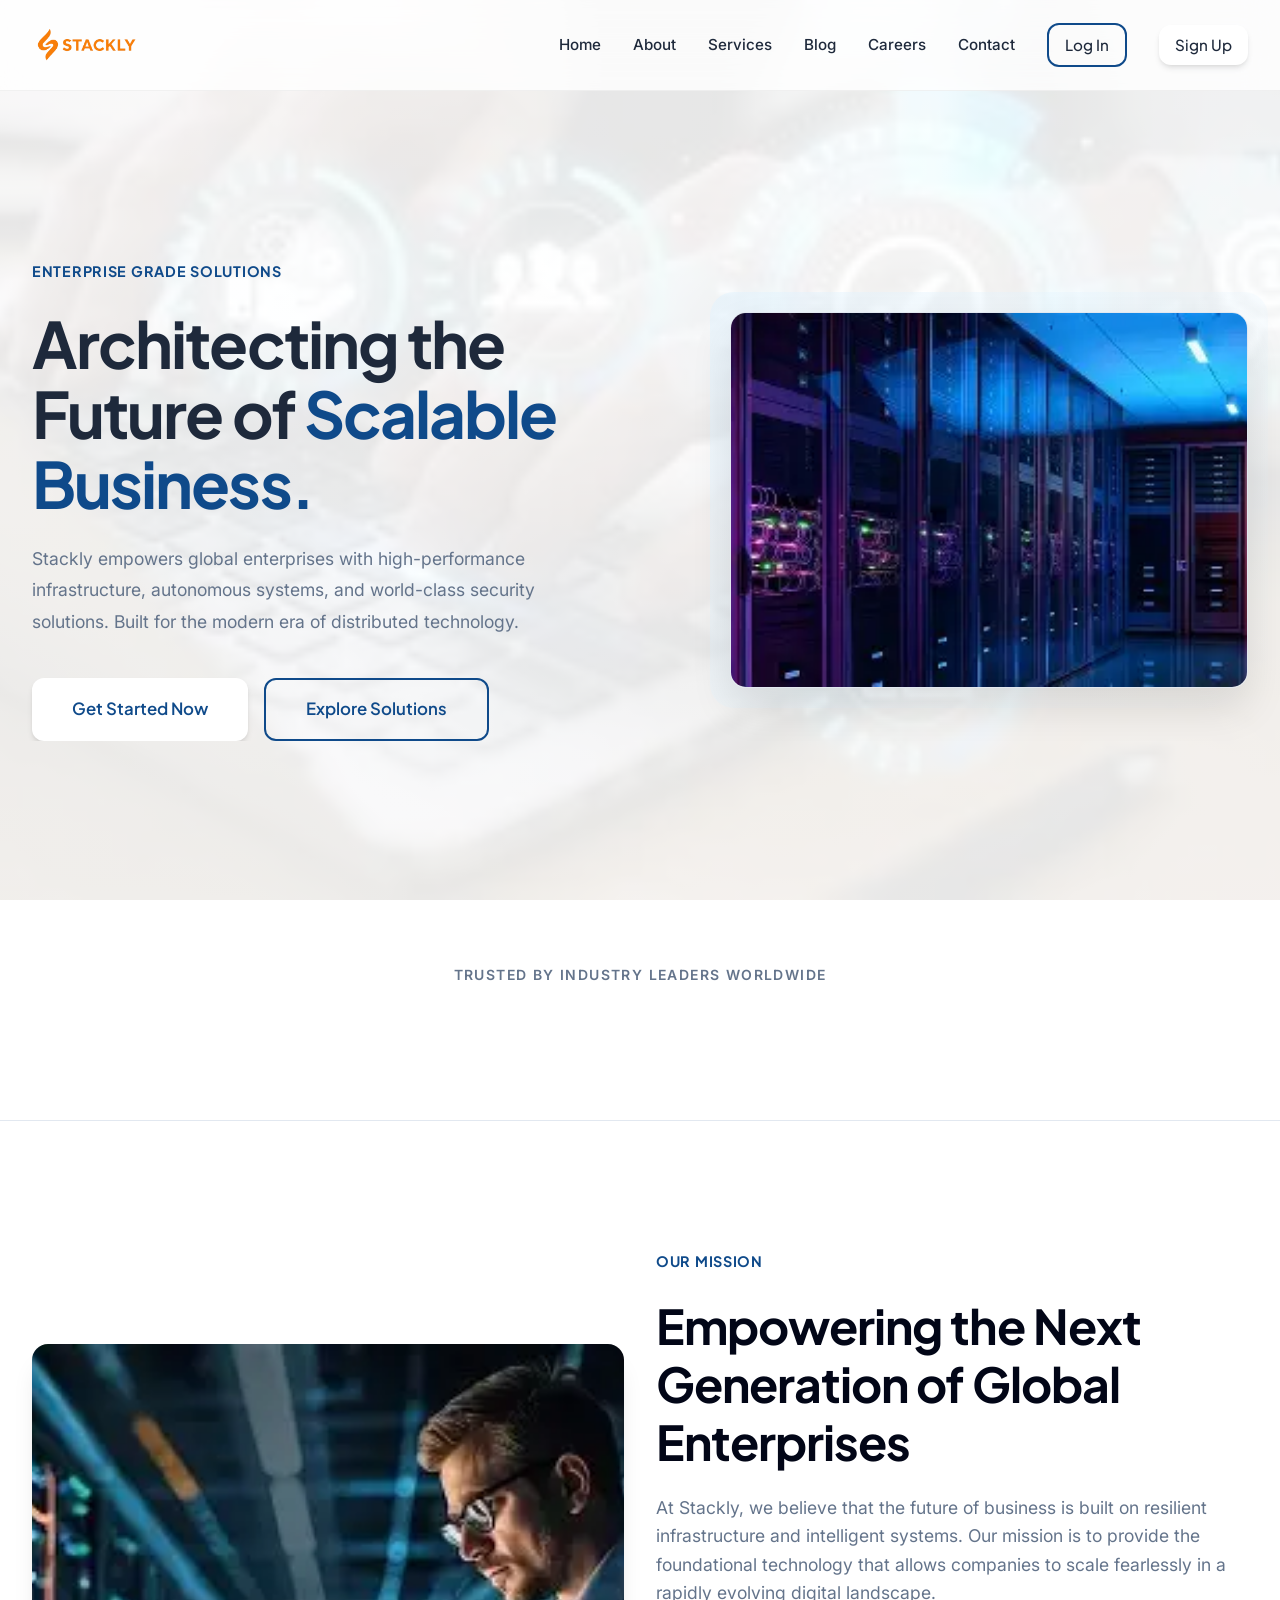
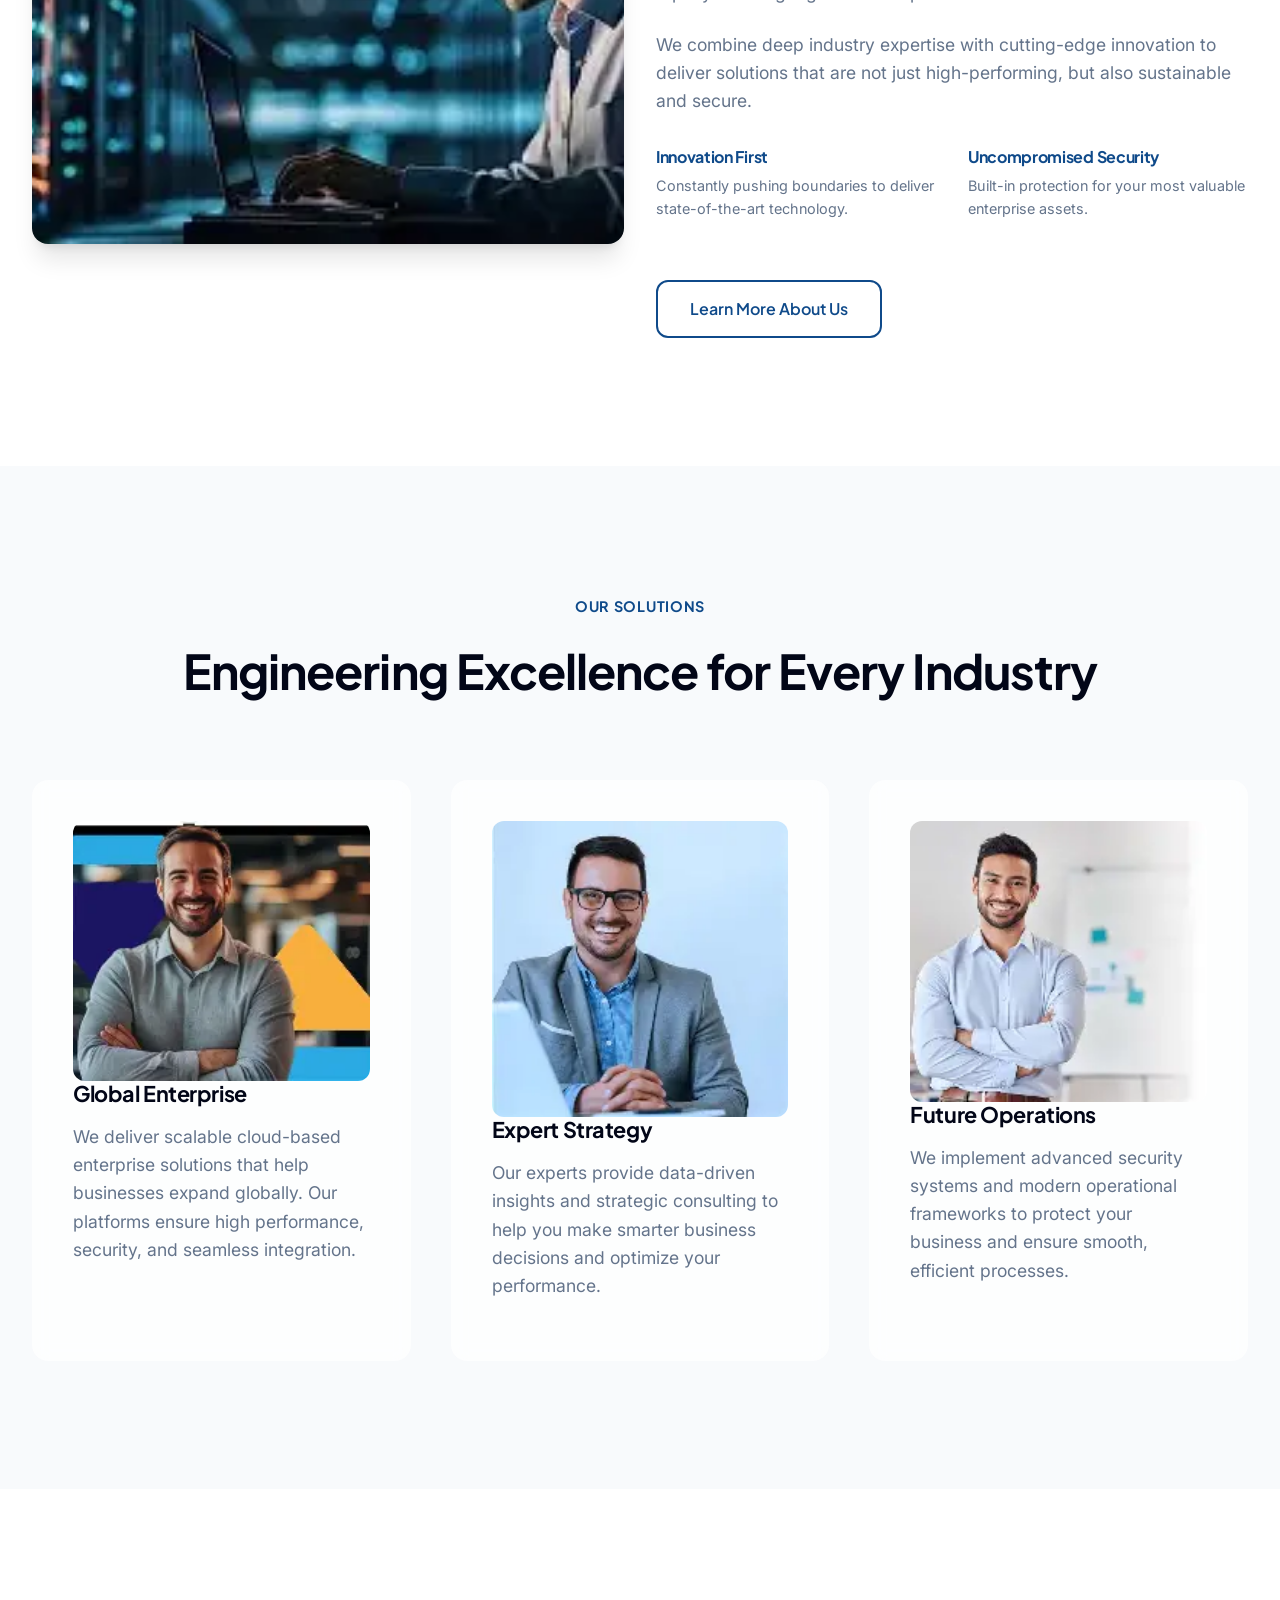
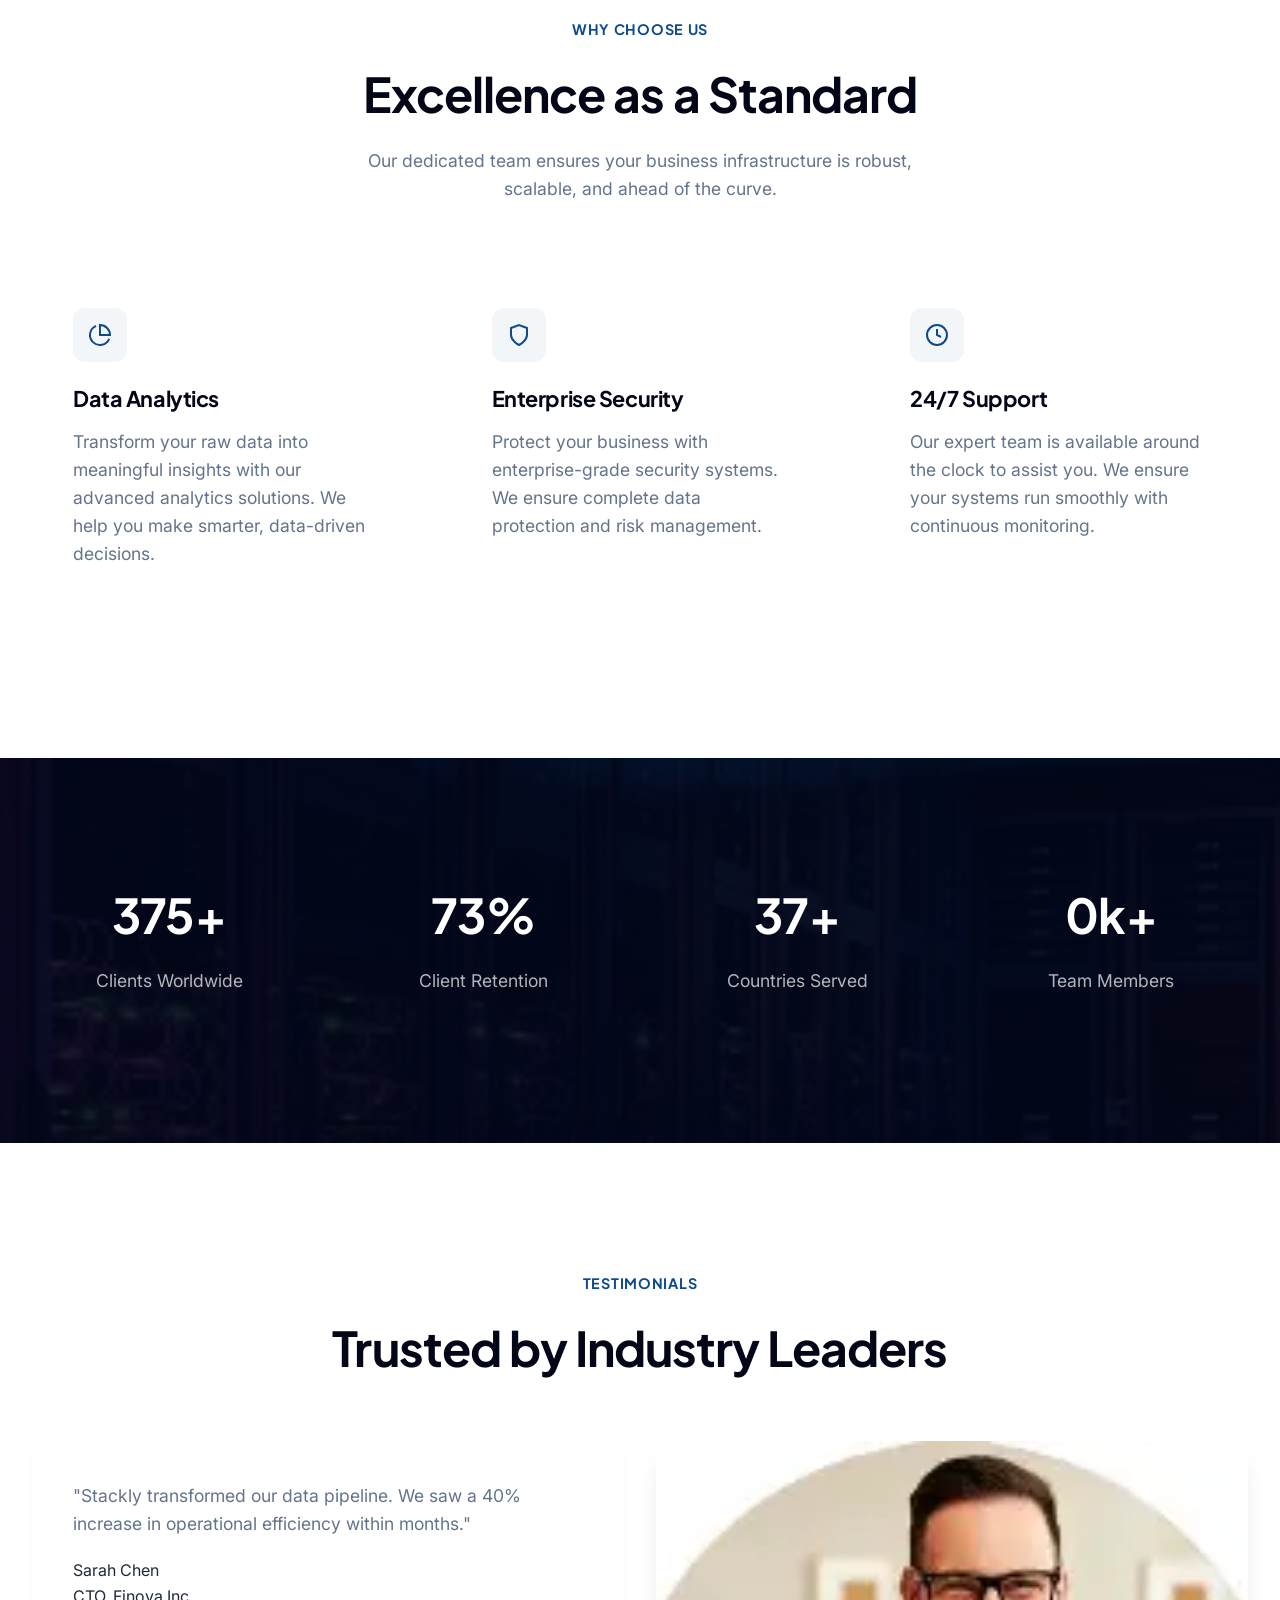
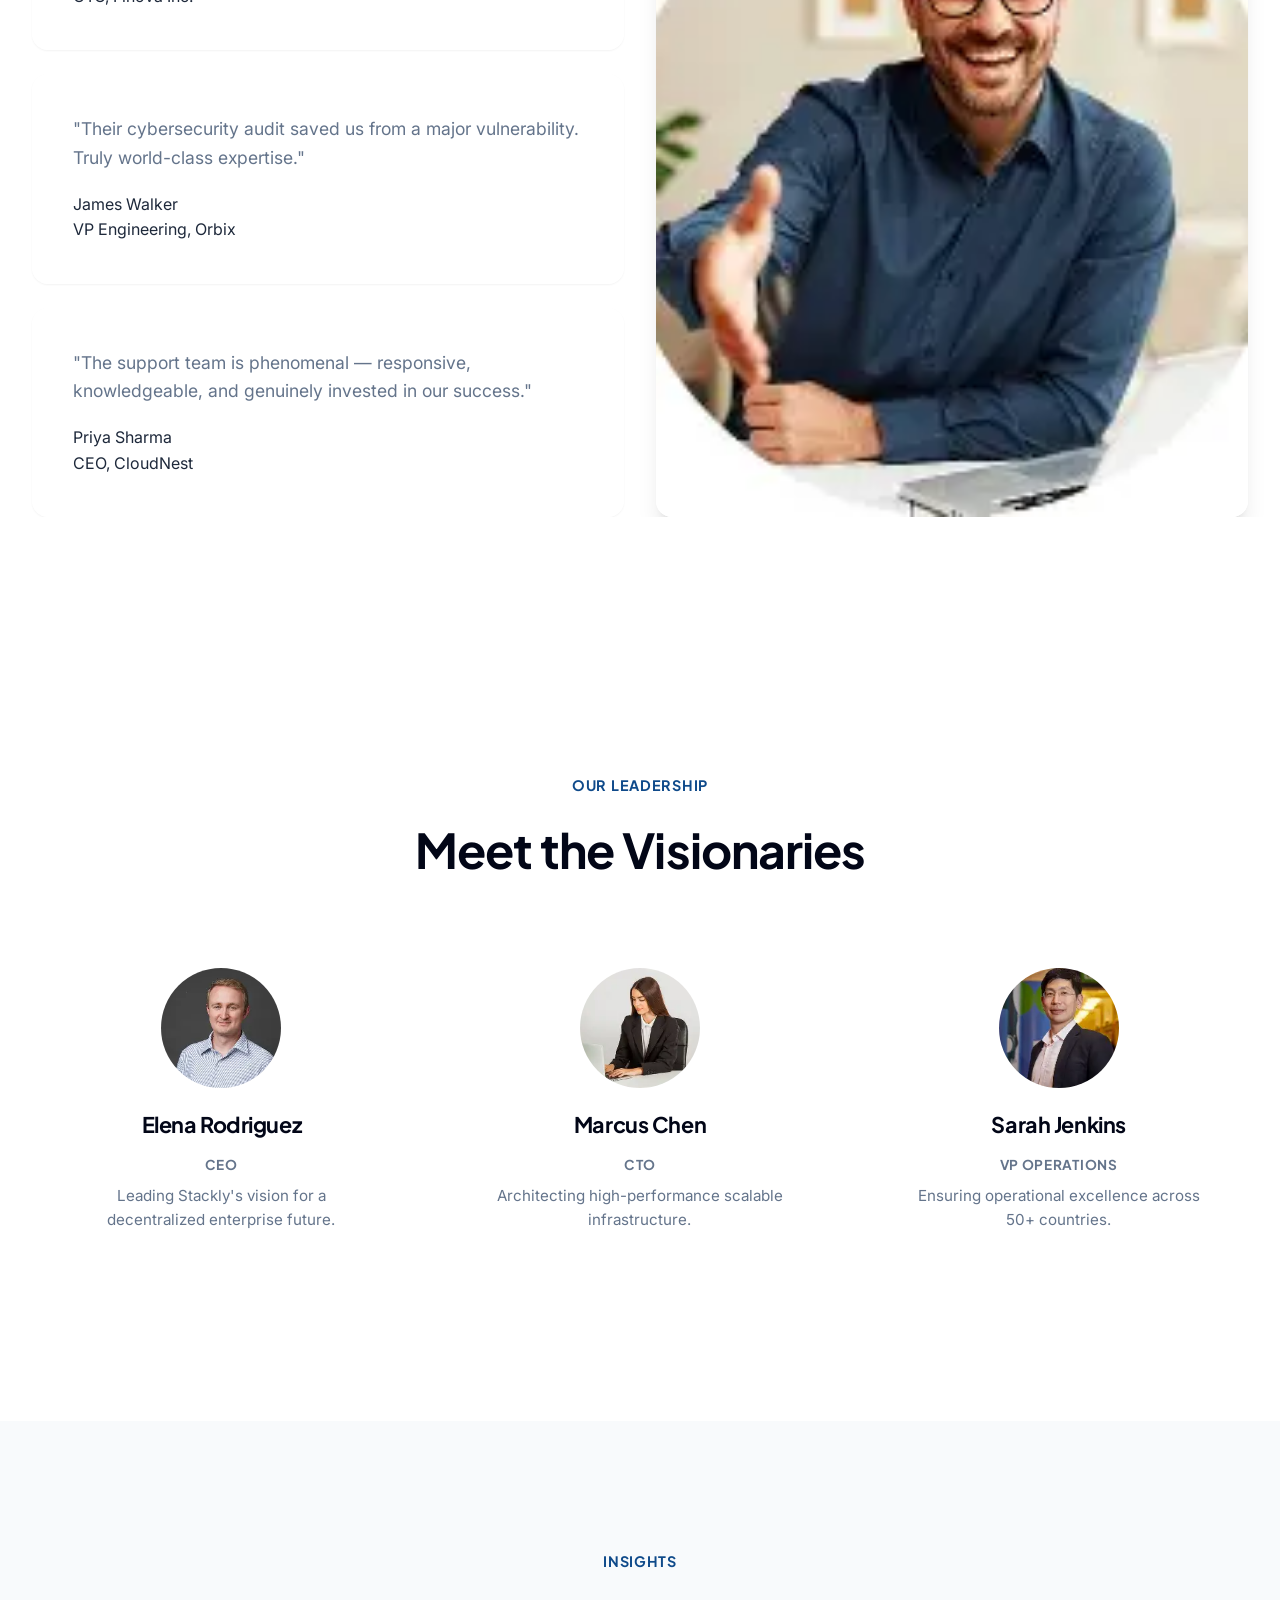
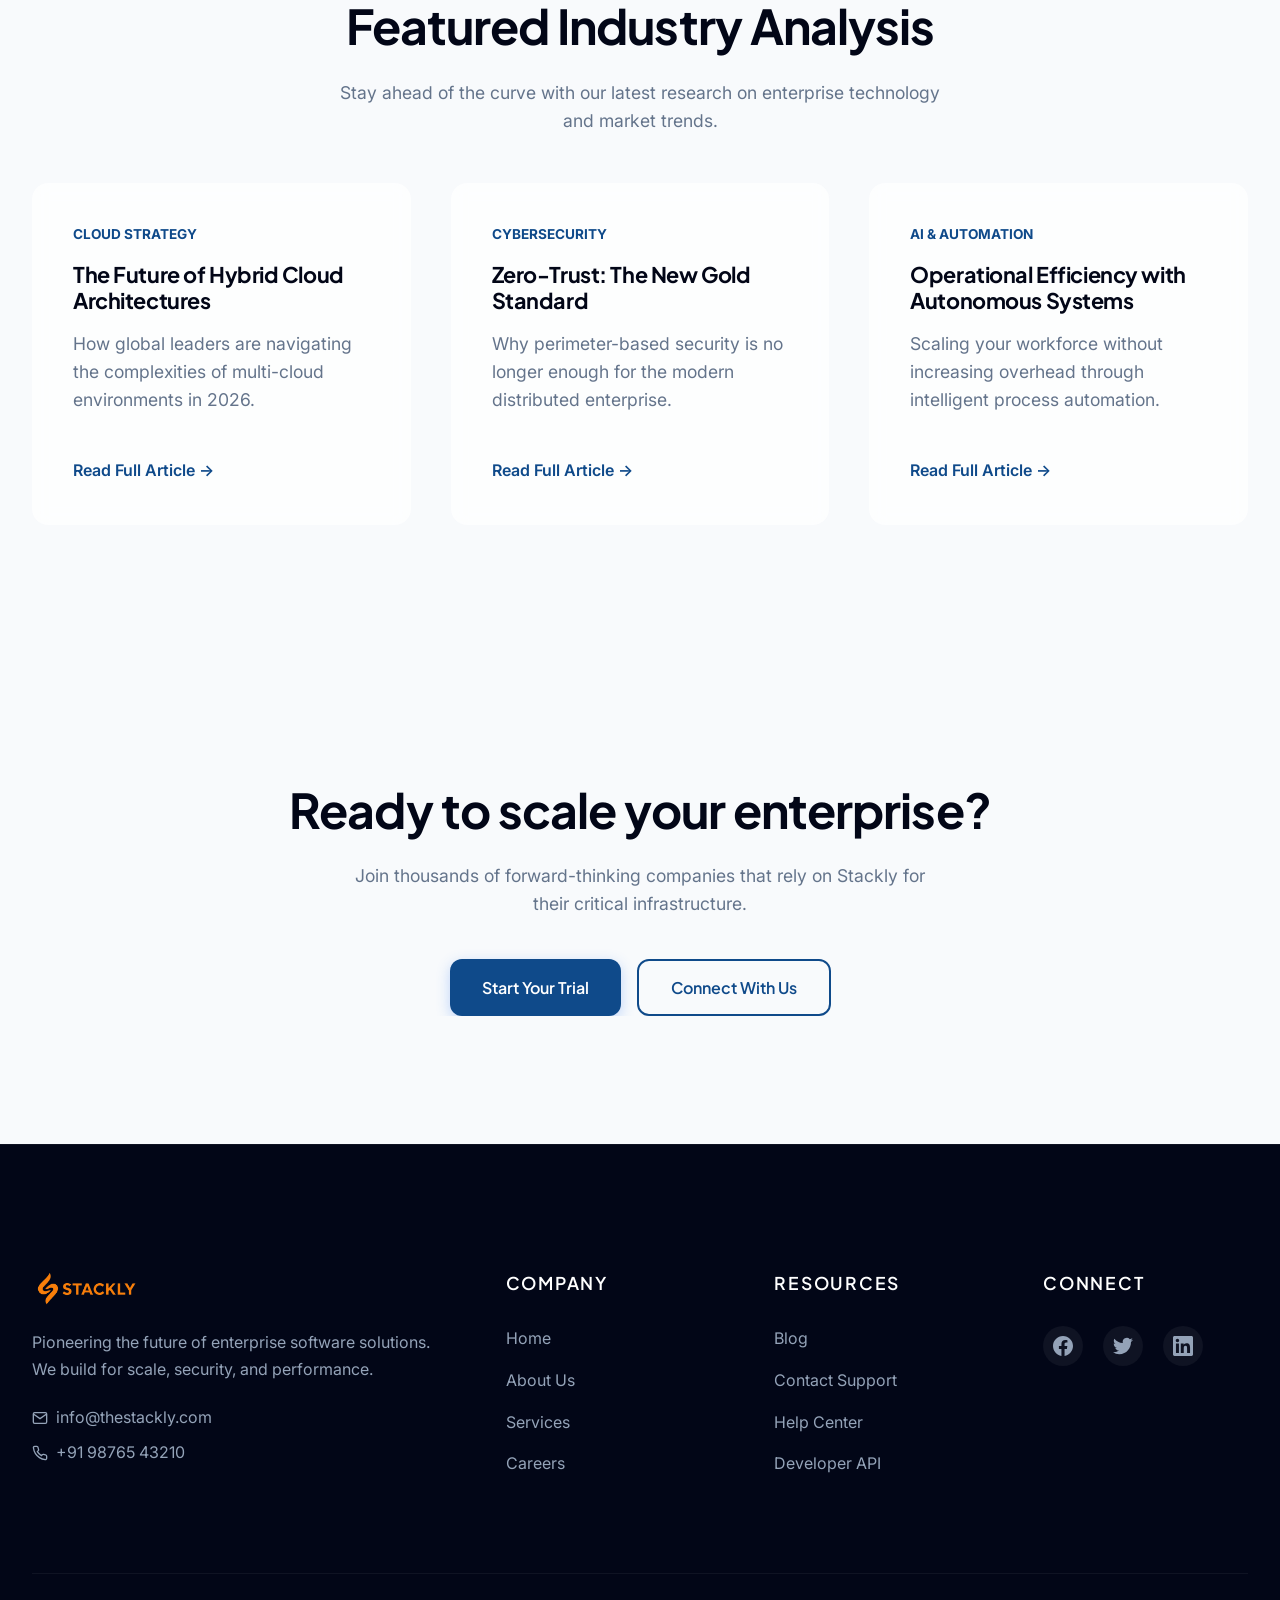
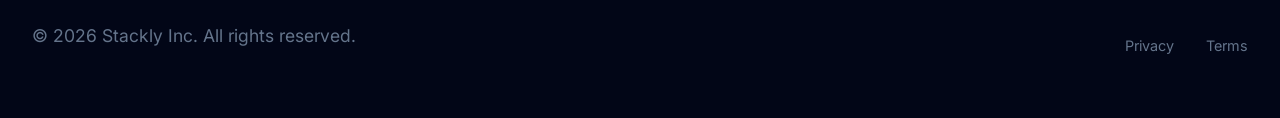
==== commit 075fcc10: "Add files via upload" ====
--- a/index.html
+++ b/index.html
@@ -38,7 +38,7 @@
     <main>
         <!-- Hero Section -->
         <section class="hero"
-            style="background-image: linear-gradient(rgba(255, 255, 255, 0.9), rgba(255, 255, 255, 0.9)), url('assets/hero_bg.webp'); background-size: cover; background-position: center;">
+            style="background-image: linear-gradient(rgba(255, 255, 255, 0.9), rgba(255, 255, 255, 0.9)), url('assets/service_hero.webp'); background-size: cover; background-position: center;">
             <div class="container hero-container">
                 <div class="hero-content animate-slide-left">
                     <span class="hero-subtitle">Enterprise Grade Solutions</span>
@@ -62,7 +62,7 @@
                     <div
                         style="position: absolute; inset: -20px; background: linear-gradient(135deg, var(--primary-light) 0%, transparent 100%); border-radius: var(--radius-xl); z-index: -1; opacity: 0.5;">
                     </div>
-                    <img src="assets/services_hero.webp" alt="Enterprise Solutions"
+                    <img src="assets/hero_bg.webp" alt="Enterprise Solutions"
                         style="border-radius: var(--radius-lg); box-shadow: 0 20px 40px rgba(0,0,0,0.1); border: 1px solid var(--border-color);">
                 </div>
             </div>
@@ -95,7 +95,7 @@
             <div class="container">
                 <div class="flex-layout">
                     <div class="animate-slide-left">
-                        <img src="assets/img4.webp" alt="Our Mission"
+                        <img src="assets/career_hero.webp" alt="Our Mission"
                             style="border-radius: var(--radius-lg); box-shadow: var(--shadow-xl); width: 100%; height: 500px; object-fit: cover;">
                     </div>
                     <div class="animate-slide-right delay-1">
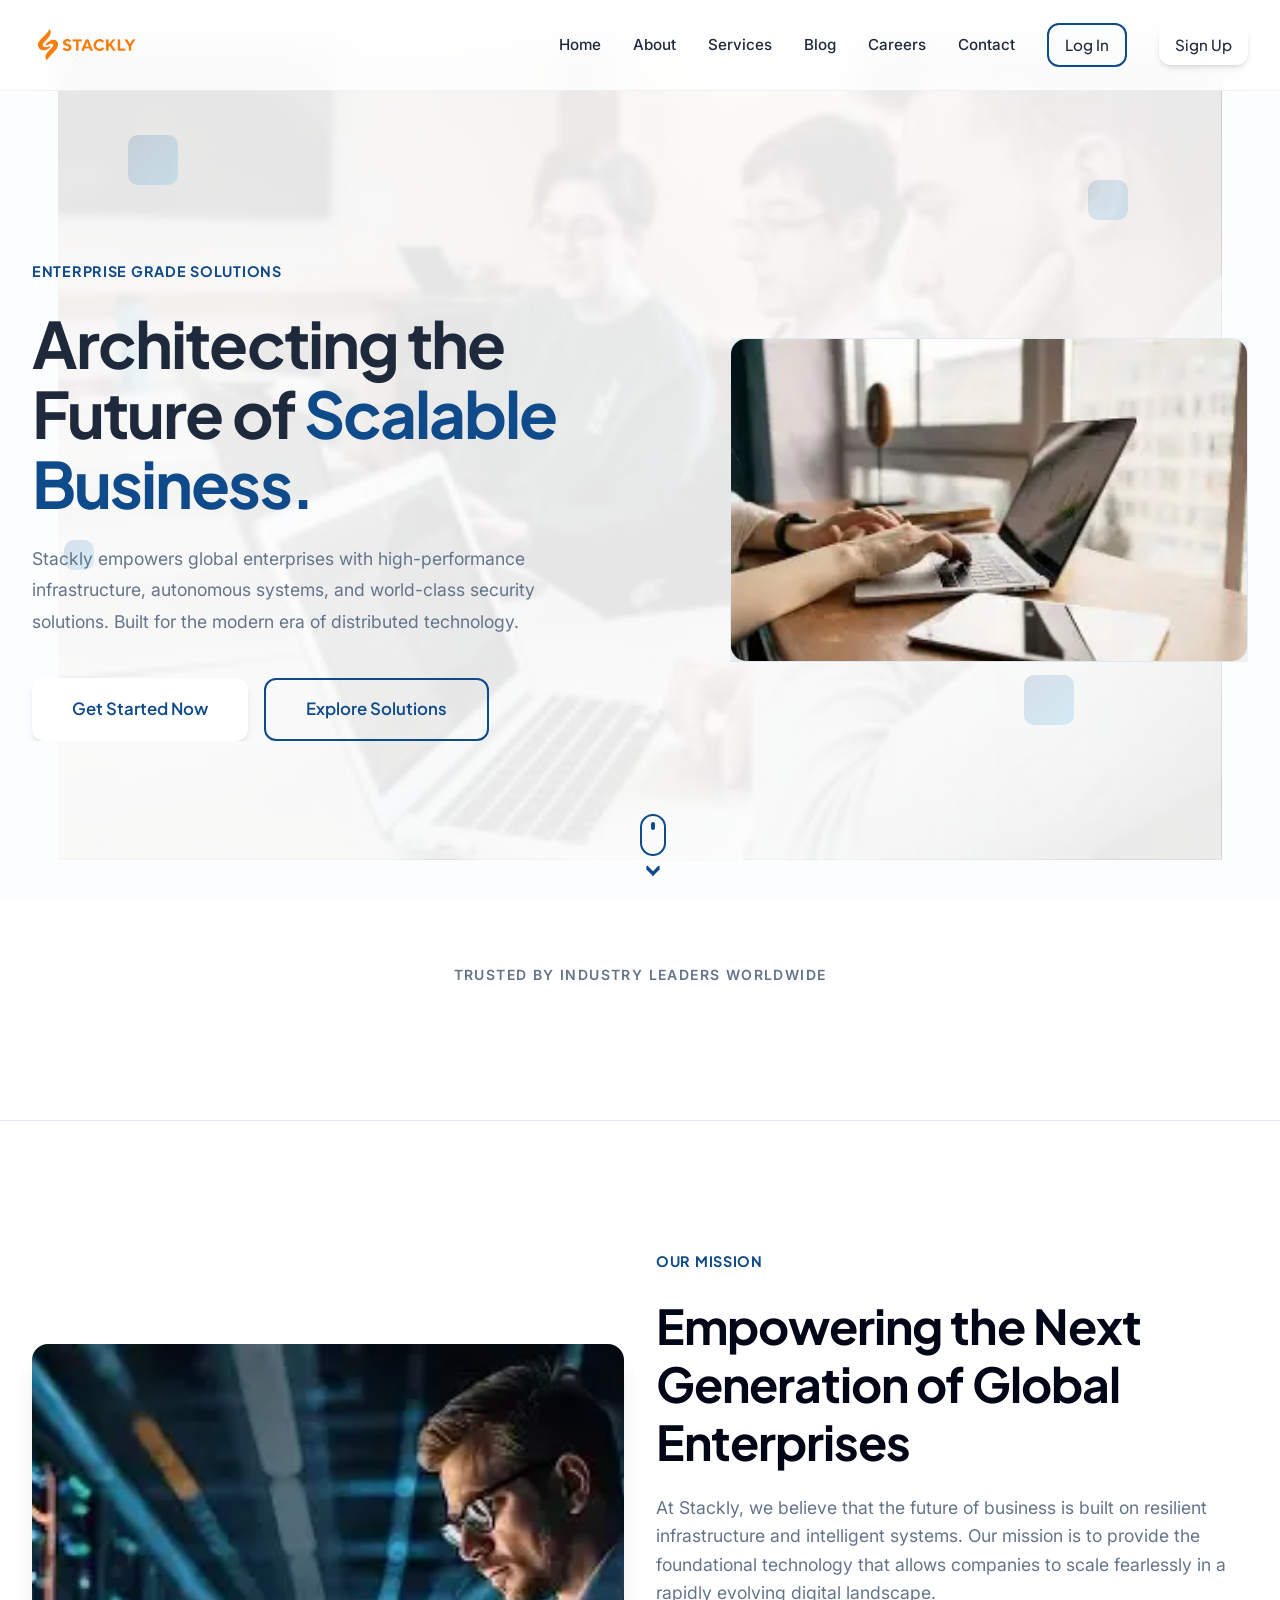
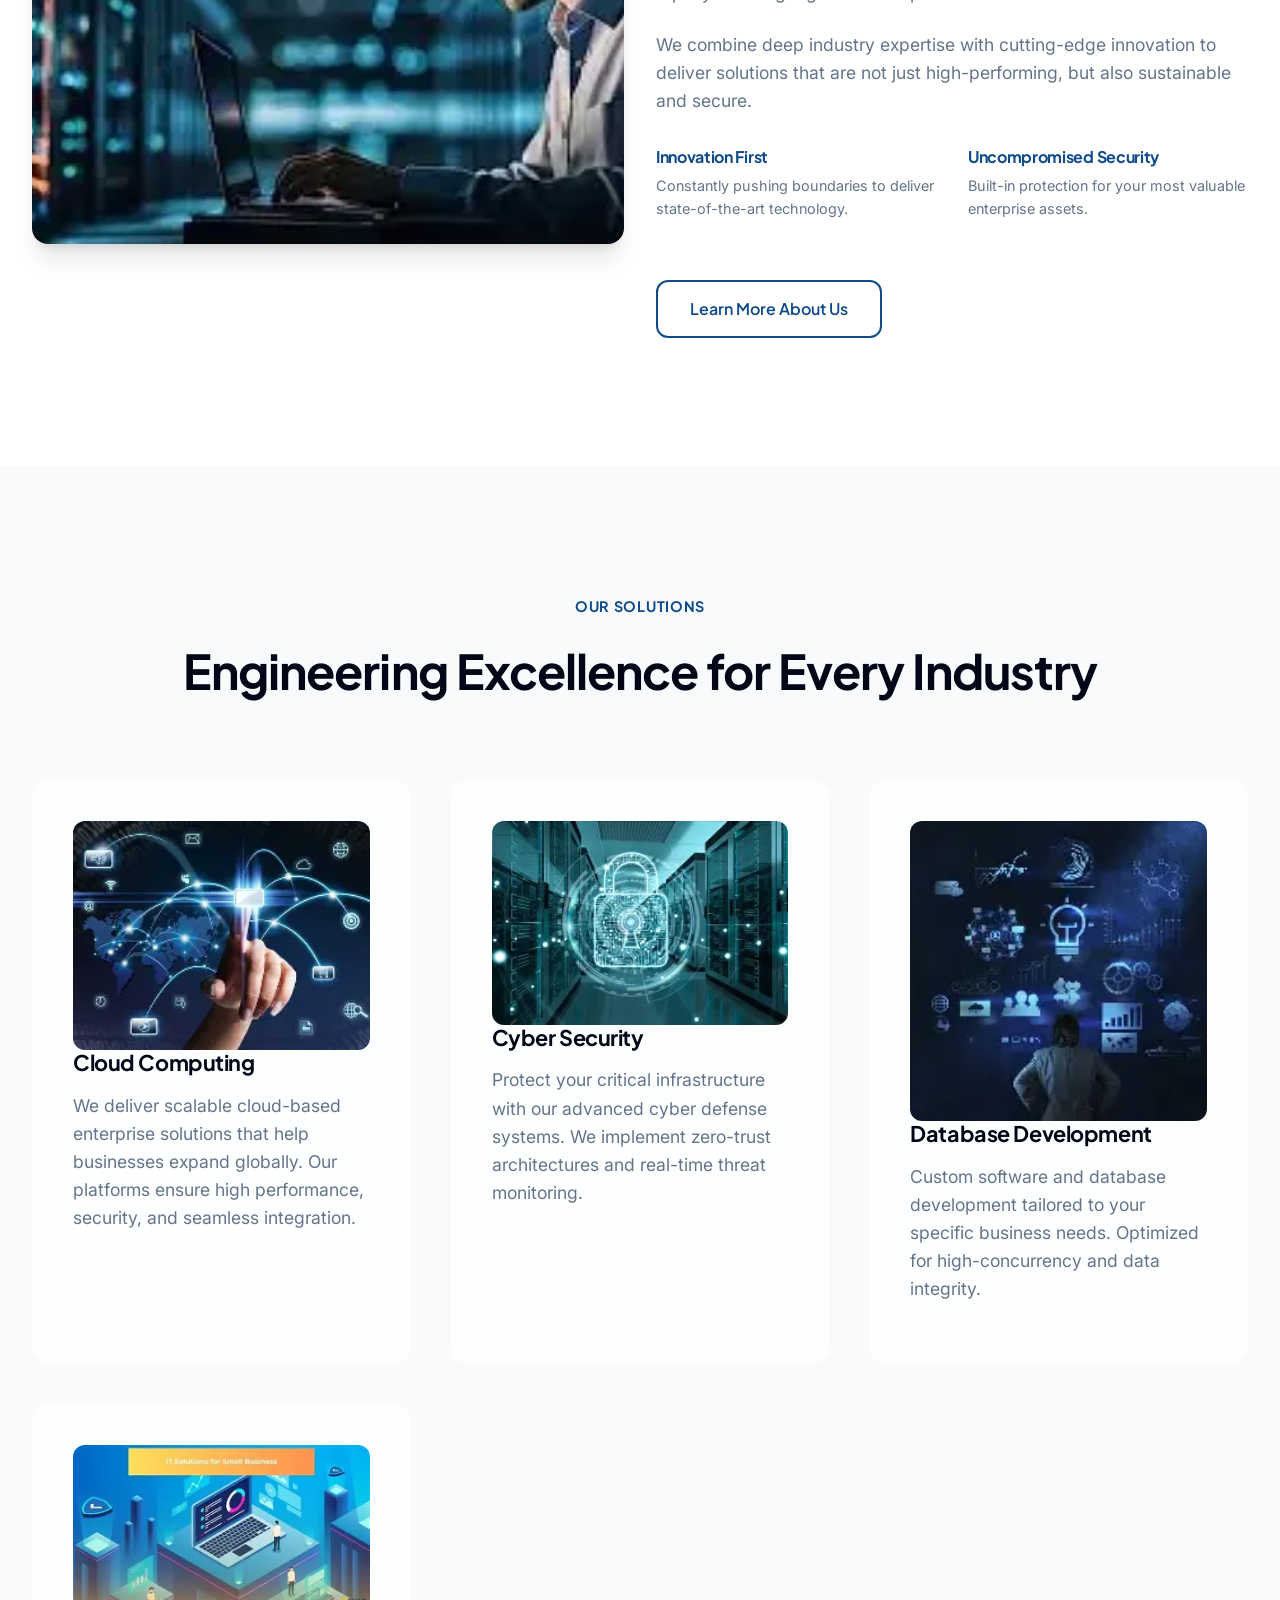
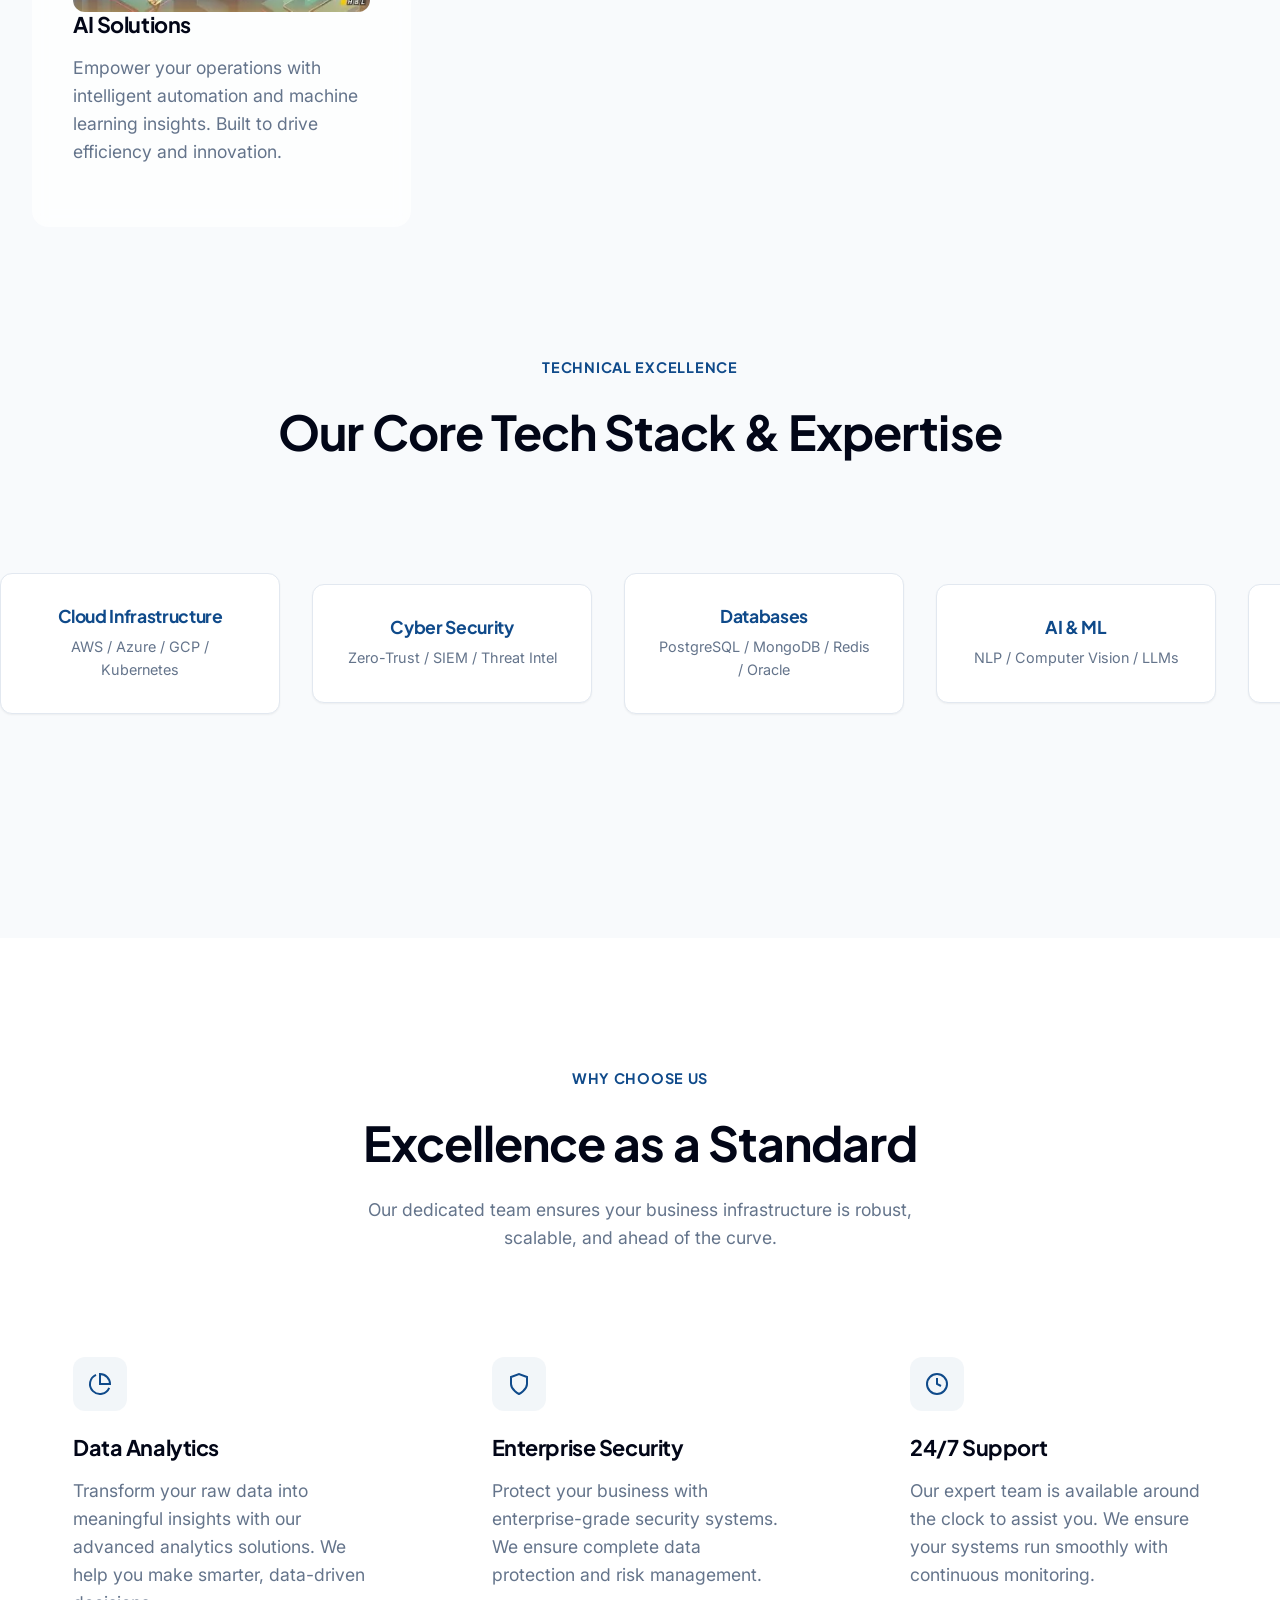
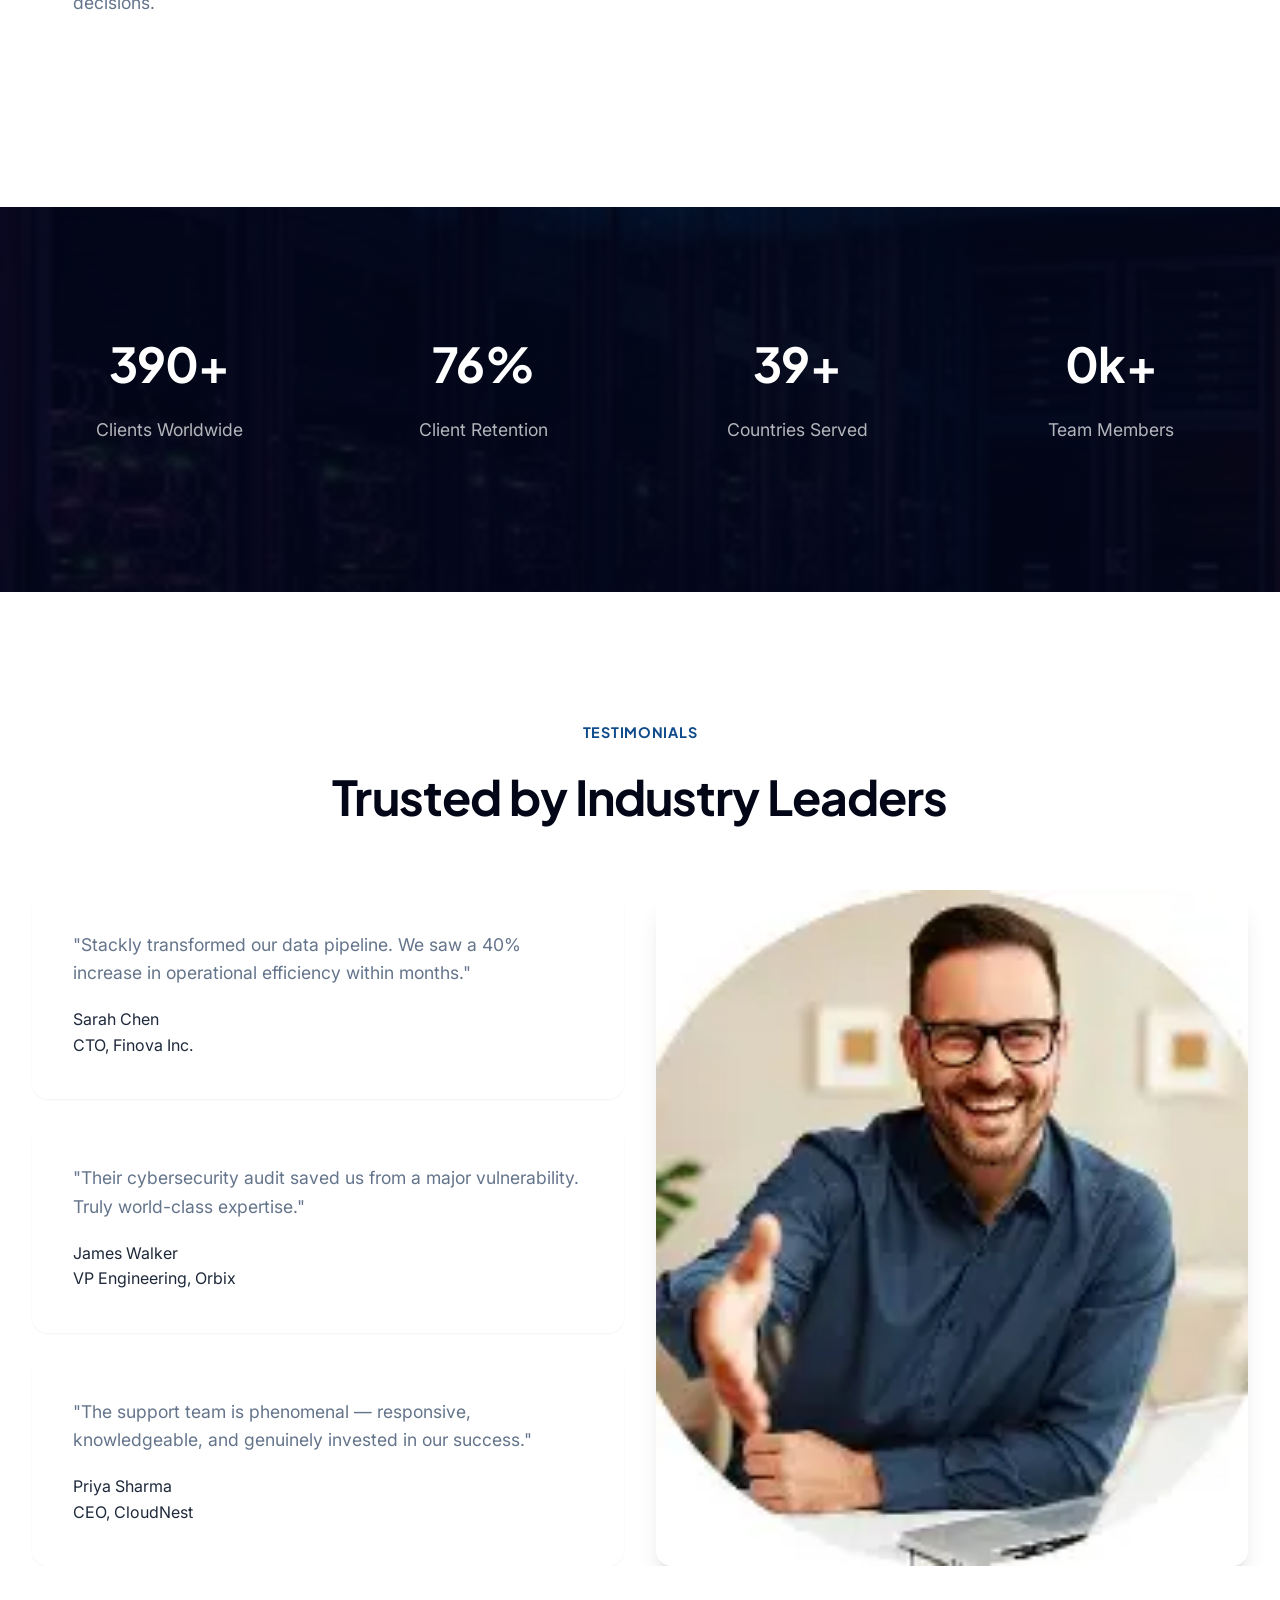
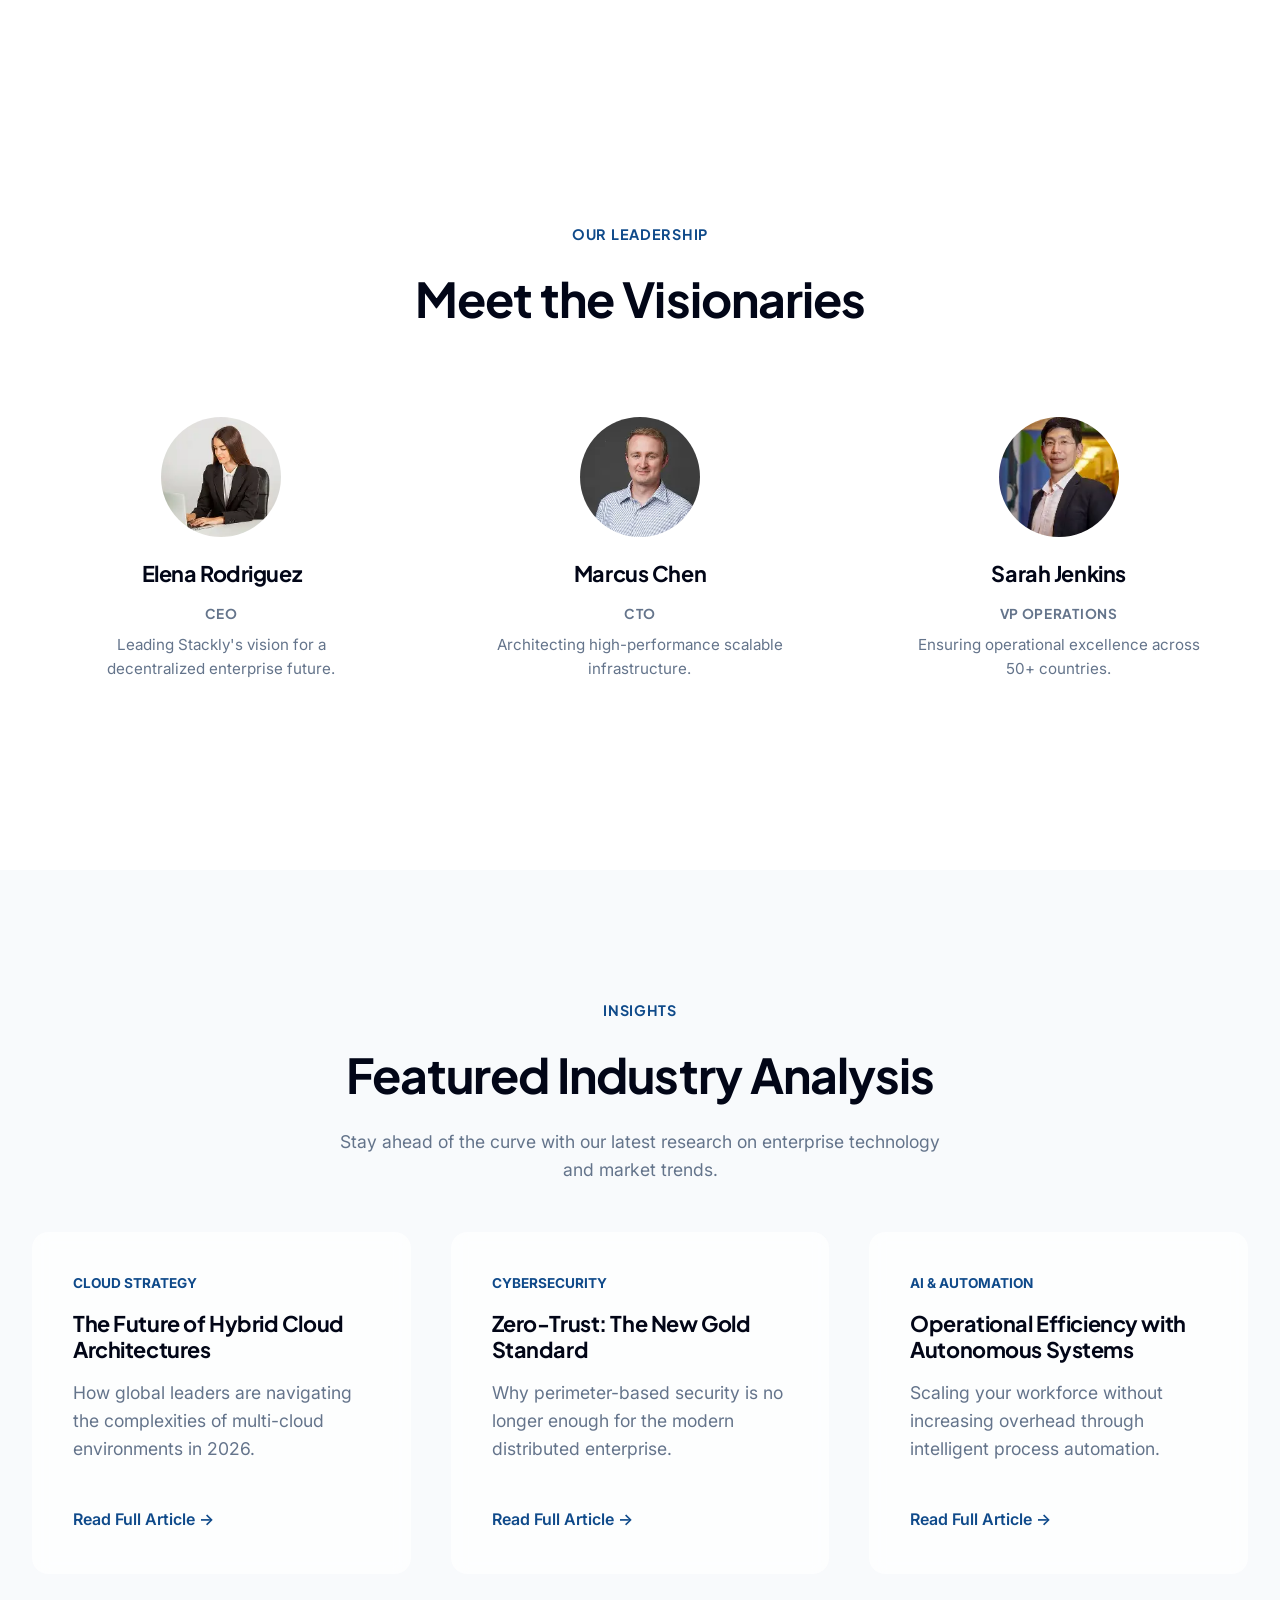
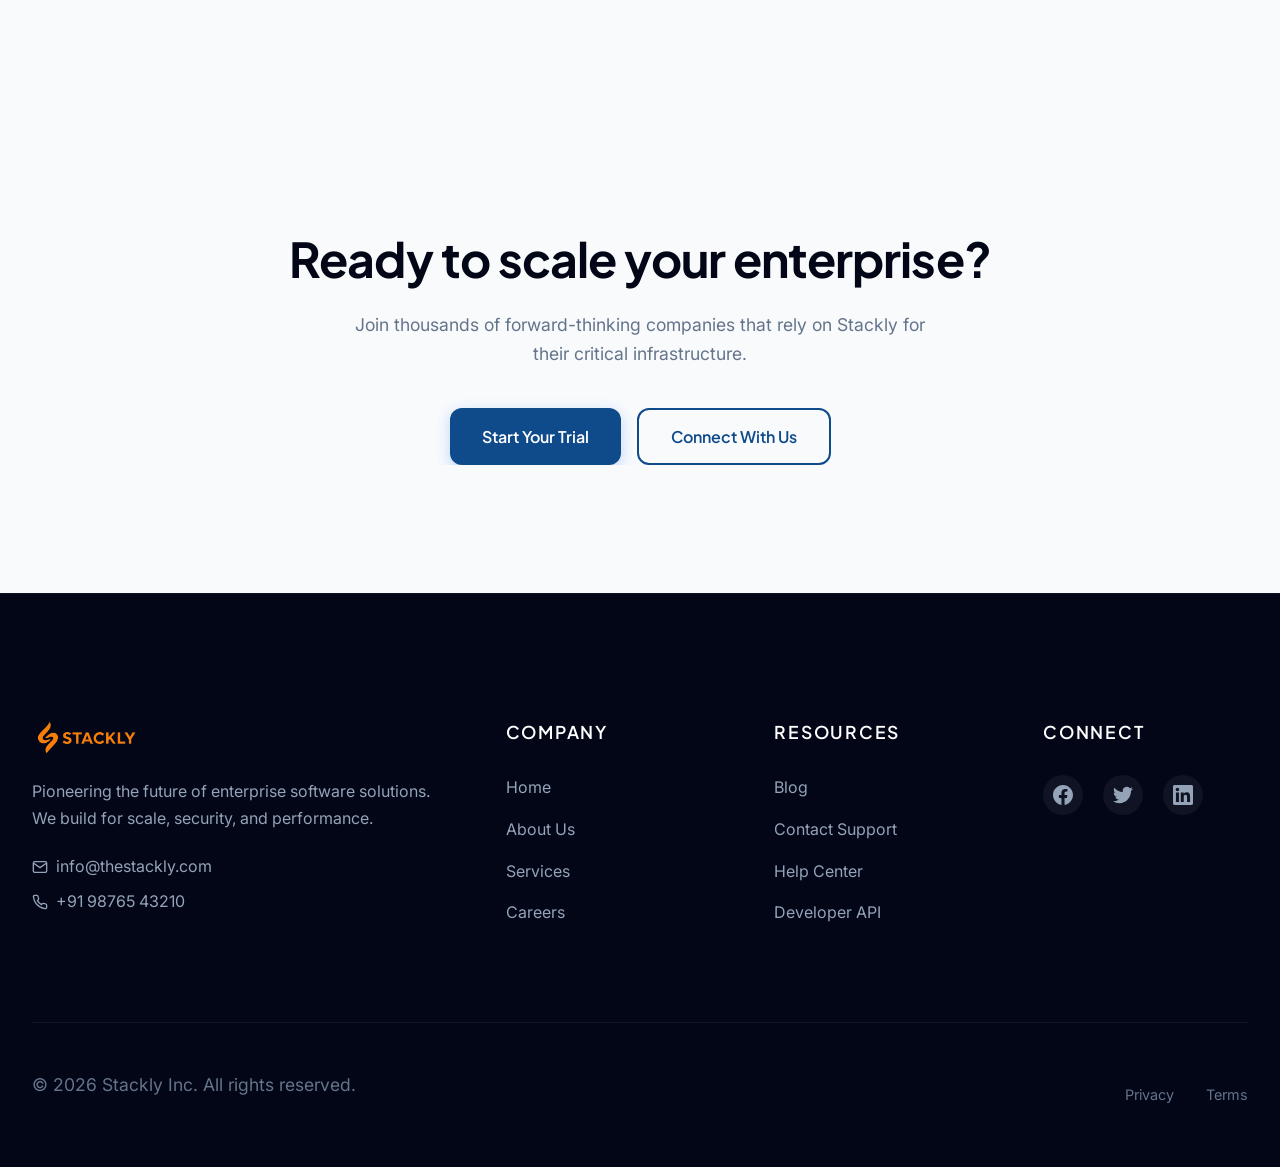
==== commit bbfaafb0: "Add files via upload" ====
--- a/index.html
+++ b/index.html
@@ -37,12 +37,25 @@
 
     <main>
         <!-- Hero Section -->
-        <section class="hero"
-            style="background-image: linear-gradient(rgba(255, 255, 255, 0.9), rgba(255, 255, 255, 0.9)), url('assets/service_hero.webp'); background-size: cover; background-position: center;">
+        <section class="hero">
+            <div class="hero-slider">
+                <div class="hero-slide active" style="background-image: url('assets/h1.webp');"></div>
+                <div class="hero-slide" style="background-image: url('assets/h2.webp');"></div>
+                <div class="hero-slide" style="background-image: url('assets/h3.webp');"></div>
+                <div class="hero-slide" style="background-image: url('assets/it solution.webp');"></div>
+            </div>
+            <!-- 3D Floating Elements -->
+            <div class="floating-element" style="top: 15%; left: 10%; animation-delay: 0s;"></div>
+            <div class="floating-element" style="top: 60%; left: 5%; animation-delay: -2s; width: 30px; height: 30px;">
+            </div>
+            <div class="floating-element" style="top: 20%; left: 85%; animation-delay: -5s; width: 40px; height: 40px;">
+            </div>
+            <div class="floating-element" style="top: 75%; left: 80%; animation-delay: -7s;"></div>
+
             <div class="container hero-container">
                 <div class="hero-content animate-slide-left">
                     <span class="hero-subtitle">Enterprise Grade Solutions</span>
-                    <h1 class="animate-on-scroll delay-1"
+                    <h1 class="animate-on-scroll"
                         style="font-size: clamp(3rem, 5vw, 4rem); line-height: 1.1; margin-bottom: 1.5rem; letter-spacing: -0.03em; color: var(--text-main);">
                         Architecting the Future of <span style="color: var(--primary-accent);">Scalable Business.</span>
                     </h1>
@@ -58,12 +71,25 @@
                             style="padding: 1rem 2.5rem; font-size: 1.05rem;">Explore Solutions</a>
                     </div>
                 </div>
-                <div class="hero-image animate-slide-right delay-2" style="position: relative;">
+                <div class="hero-image animate-slide-right delay-2" style="position: relative; overflow: hidden;">
                     <div
                         style="position: absolute; inset: -20px; background: linear-gradient(135deg, var(--primary-light) 0%, transparent 100%); border-radius: var(--radius-xl); z-index: -1; opacity: 0.5;">
                     </div>
-                    <img src="assets/hero_bg.webp" alt="Enterprise Solutions"
-                        style="border-radius: var(--radius-lg); box-shadow: 0 20px 40px rgba(0,0,0,0.1); border: 1px solid var(--border-color);">
+                    <div class="hero-image-slider">
+                        <img src="assets/img3.webp" alt="Solution 1" class="hero-sub-slide active">
+                        <img src="assets/o1.webp" alt="Solution 2" class="hero-sub-slide">
+                        <img src="assets/o2.webp" alt="Solution 3" class="hero-sub-slide">
+                    </div>
+                </div>
+            </div>
+            <!-- Scroll Indicator -->
+            <div class="scroll-indicator animate-on-scroll delay-5">
+                <div class="mouse">
+                    <div class="wheel"></div>
+                </div>
+                <div class="arrow">
+                    <span></span>
+                    <span></span>
                 </div>
             </div>
         </section>
@@ -136,22 +162,82 @@
                 </div>
                 <div class="grid-3">
                     <div class="card animate-scale delay-1">
-                        <img src="assets/img5.webp" alt="Global Solutions" class="card-img" loading="lazy" />
-                        <h3>Global Enterprise</h3>
+                        <img src="assets/img1.webp" alt="Cloud Computing" class="card-img" loading="lazy" />
+                        <h3>Cloud Computing</h3>
                         <p>We deliver scalable cloud-based enterprise solutions that help businesses expand globally.
                             Our platforms ensure high performance, security, and seamless integration.</p>
                     </div>
                     <div class="card animate-scale delay-2">
-                        <img src="assets/img6.webp" alt="Expert Team" class="card-img" loading="lazy" />
-                        <h3>Expert Strategy</h3>
-                        <p>Our experts provide data-driven insights and strategic consulting to help you make smarter
-                            business decisions and optimize your performance.</p>
+                        <img src="assets/img9.webp" alt="Cyber Security" class="card-img" loading="lazy" />
+                        <h3>Cyber Security</h3>
+                        <p>Protect your critical infrastructure with our advanced cyber defense systems. We implement
+                            zero-trust
+                            architectures and real-time threat monitoring.</p>
                     </div>
                     <div class="card animate-scale delay-3">
-                        <img src="assets/img7.webp" alt="Future Ready" class="card-img" loading="lazy" />
-                        <h3>Future Operations</h3>
-                        <p>We implement advanced security systems and modern operational frameworks to protect your
-                            business and ensure smooth, efficient processes.</p>
+                        <img src="assets/img2.webp" alt="Database Development" class="card-img" loading="lazy" />
+                        <h3>Database Development</h3>
+                        <p>Custom software and database development tailored to your specific business needs.
+                            Optimized for high-concurrency and data integrity.</p>
+                    </div>
+                    <div class="card animate-scale delay-4">
+                        <img src="assets/it solution.webp" alt="AI Solution" class="card-img" loading="lazy" />
+                        <h3>AI Solutions</h3>
+                        <p>Empower your operations with intelligent automation and machine learning insights.
+                            Built to drive efficiency and innovation.</p>
+                    </div>
+                </div>
+
+                <!-- Core Technologies & Expertise (Scrolling Marquee) -->
+                <div class="text-center animate-on-scroll" style="margin-top: 8rem; margin-bottom: 4rem;">
+                    <span class="hero-subtitle">Technical Excellence</span>
+                    <h2>Our Core Tech Stack & Expertise</h2>
+                </div>
+            </div>
+
+            <div class="tech-marquee-container">
+                <div class="tech-marquee-wrapper">
+                    <div class="tech-marquee-content">
+                        <div class="tech-item">
+                            <h4>Cloud Infrastructure</h4>
+                            <p>AWS / Azure / GCP / Kubernetes</p>
+                        </div>
+                        <div class="tech-item">
+                            <h4>Cyber Security</h4>
+                            <p>Zero-Trust / SIEM / Threat Intel</p>
+                        </div>
+                        <div class="tech-item">
+                            <h4>Databases</h4>
+                            <p>PostgreSQL / MongoDB / Redis / Oracle</p>
+                        </div>
+                        <div class="tech-item">
+                            <h4>AI & ML</h4>
+                            <p>NLP / Computer Vision / LLMs</p>
+                        </div>
+                        <div class="tech-item">
+                            <h4>Frontend</h4>
+                            <p>React JS / Next.js / TypeScript</p>
+                        </div>
+                        <div class="tech-item">
+                            <h4>Backend Systems</h4>
+                            <p>Node.js / Python / Go / Java</p>
+                        </div>
+                        <div class="tech-item">
+                            <h4>DevOps & Tools</h4>
+                            <p>Docker / Terraform / CI/CD</p>
+                        </div>
+                        <div class="tech-item">
+                            <h4>Mobile Apps</h4>
+                            <p>React Native / Flutter</p>
+                        </div>
+                        <div class="tech-item">
+                            <h4>QA & Testing</h4>
+                            <p>Selenium / Cypress / Jest</p>
+                        </div>
+                        <div class="tech-item">
+                            <h4>Integrations</h4>
+                            <p>GraphQL / REST / Kafka</p>
+                        </div>
                     </div>
                 </div>
             </div>
@@ -280,7 +366,7 @@
                 <h2>Meet the Visionaries</h2>
                 <div class="grid-3" style="margin-top: 3rem;">
                     <div class="card animate-on-scroll delay-1">
-                        <img src="assets/i1.webp" alt="Elena Rodriguez"
+                        <img src="assets/i2.webp" alt="Elena Rodriguez"
                             style="width: 120px; height: 120px; border-radius: 50%; object-fit: cover; margin: 0 auto 1.5rem;">
                         <h3>Elena Rodriguez</h3>
                         <p class="hero-subtitle" style="font-size: 0.85rem; margin-bottom: 0.5rem;">CEO</p>
@@ -288,7 +374,7 @@
                         </p>
                     </div>
                     <div class="card animate-on-scroll delay-2">
-                        <img src="assets/i2.webp" alt="Marcus Chen"
+                        <img src="assets/i1.webp" alt="Marcus Chen"
                             style="width: 120px; height: 120px; border-radius: 50%; object-fit: cover; margin: 0 auto 1.5rem;">
                         <h3>Marcus Chen</h3>
                         <p class="hero-subtitle" style="font-size: 0.85rem; margin-bottom: 0.5rem;">CTO</p>
@@ -431,8 +517,8 @@
             <div class="footer-bottom">
                 <p>&copy; 2026 Stackly Inc. All rights reserved.</p>
                 <div style="display:flex; gap: 2rem;">
-                    <a href="#">Privacy</a>
-                    <a href="#">Terms</a>
+                    <a href="404.html">Privacy</a>
+                    <a href="404.html">Terms</a>
                 </div>
             </div>
         </div>
--- a/css/style.css
+++ b/css/style.css
@@ -170,22 +170,76 @@
 .hero {
   min-height: 100vh; display: flex; align-items: center; position: relative;
   padding-top: 100px; overflow: hidden; background-color: #fcfdfe;
-}
-.hero-bg { position: absolute; top: 0; left: 0; width: 100%; height: 100%; object-fit: cover; opacity: 0.05; z-index: 0; }
-.hero-container { 
-  display: grid; 
-  grid-template-columns: 1.1fr 0.9fr; 
-  gap: 4rem; 
-  align-items: center; 
-  position: relative; 
-  z-index: 1; 
-}
-.hero-content { position: relative; z-index: 1; }
+  perspective: 1000px;
+}
+.hero-slider {
+  position: absolute;
+  top: 0;
+  left: 0;
+  width: 100%;
+  height: 100%;
+  z-index: 0;
+  transform: translateZ(-100px);
+}
+.hero-slide {
+  position: absolute;
+  top: 0;
+  left: 0;
+  width: 100%;
+  height: 100%;
+  opacity: 0;
+  transition: opacity 1.5s ease-in-out;
+  background-size: cover;
+  background-position: center;
+}
+.hero-slide.active {
+  opacity: 1;
+}
+.hero-slide::before {
+  content: '';
+  position: absolute;
+  inset: 0;
+  background: linear-gradient(rgba(255, 255, 255, 0.9), rgba(255, 255, 255, 0.9));
+}
+.hero-container {
+  display: grid;
+  grid-template-columns: 1.1fr 0.9fr;
+  gap: 4rem;
+  align-items: center;
+  position: relative;
+  z-index: 2;
+  transform-style: preserve-3d;
+}
+.hero-image {
+  transform-style: preserve-3d;
+  transition: transform 0.1s ease-out;
+}
 .hero-image img {
   width: 100%;
   height: auto;
   border-radius: var(--radius-lg);
   box-shadow: var(--shadow-xl);
+  transform: translateZ(50px);
+}
+.hero-content {
+  transform: translateZ(30px);
+}
+/* Floating 3D Elements */
+.floating-element {
+  position: absolute;
+  width: 50px;
+  height: 50px;
+  background: linear-gradient(135deg, var(--primary-accent), var(--accent-color));
+  border-radius: 10px;
+  opacity: 0.15;
+  z-index: 1;
+  animation: float-3d 10s infinite linear;
+  transform-style: preserve-3d;
+}
+@keyframes float-3d {
+  0% { transform: translate3d(0, 0, 0) rotateX(0deg) rotateY(0deg); }
+  50% { transform: translate3d(20px, -50px, 100px) rotateX(180deg) rotateY(180deg); }
+  100% { transform: translate3d(0, 0, 0) rotateX(360deg) rotateY(360deg); }
 }
 .hero-subtitle {
   color: var(--primary-accent); font-weight: 700; letter-spacing: 0.05em;
@@ -492,3 +546,159 @@
   transform: translateY(-8px);
   box-shadow: 0 15px 30px rgba(0, 0, 0, 0.1);
 }
+
+/* Tech Marquee Section */
+.tech-marquee-container {
+  width: 100%;
+  overflow: hidden;
+  padding: 3rem 0 6rem;
+  background: var(--bg-light);
+}
+
+.tech-marquee-wrapper {
+  display: flex;
+  width: max-content;
+  animation: tech-marquee 60s linear infinite;
+}
+
+
+
+.tech-marquee-content {
+  display: flex;
+  align-items: center;
+  gap: 2rem;
+  padding-right: 2rem;
+}
+
+@keyframes tech-marquee {
+  0% { transform: translateX(100vw); }
+  100% { transform: translateX(-100%); }
+}
+
+.tech-item {
+  flex: 0 0 280px;
+  padding: 2rem;
+  background: white;
+  border-radius: var(--radius-md);
+  border: 1px solid var(--border-color);
+  text-align: center;
+  transition: all var(--transition-normal);
+  box-shadow: var(--shadow-sm);
+}
+
+.tech-item:hover {
+  transform: translateY(-10px) scale(1.05);
+  border-color: var(--primary-accent);
+  box-shadow: var(--shadow-xl);
+  z-index: 2;
+}
+
+.tech-item h4 {
+  margin-bottom: 0.5rem;
+  color: var(--primary-accent);
+  font-size: 1.1rem;
+}
+
+.tech-item p {
+  font-size: 0.9rem;
+  margin-bottom: 0;
+  color: var(--text-muted);
+}
+
+.tech-marquee-container:hover .tech-marquee-wrapper {
+  animation-play-state: paused;
+}
+
+/* Scroll Indicator */
+.scroll-indicator {
+  position: absolute;
+  bottom: 30px;
+  left: 50%;
+  transform: translateX(-50%);
+  display: flex;
+  flex-direction: column;
+  align-items: center;
+  gap: 10px;
+  z-index: 10;
+  cursor: pointer;
+}
+
+.mouse {
+  width: 26px;
+  height: 42px;
+  border: 2px solid var(--primary-accent);
+  border-radius: 20px;
+  position: relative;
+}
+
+.wheel {
+  width: 4px;
+  height: 8px;
+  background: var(--primary-accent);
+  border-radius: 2px;
+  position: absolute;
+  top: 6px;
+  left: 50%;
+  transform: translateX(-50%);
+  animation: scroll-wheel 1.5s infinite;
+}
+
+@keyframes scroll-wheel {
+  0% { top: 6px; opacity: 1; }
+  100% { top: 25px; opacity: 0; }
+}
+
+.scroll-indicator .arrow {
+  display: flex;
+  flex-direction: column;
+  align-items: center;
+}
+
+.scroll-indicator .arrow span {
+  display: block;
+  width: 10px;
+  height: 10px;
+  border-bottom: 2px solid var(--primary-accent);
+  border-right: 2px solid var(--primary-accent);
+  transform: rotate(45deg);
+  margin: -4px;
+  animation: scroll-arrow 1.5s infinite;
+}
+
+.scroll-indicator .arrow span:nth-child(2) {
+  animation-delay: 0.2s;
+}
+
+@keyframes scroll-arrow {
+  0% { opacity: 0; transform: rotate(45deg) translate(-5px, -5px); }
+  50% { opacity: 1; }
+  100% { opacity: 0; transform: rotate(45deg) translate(5px, 5px); }
+}
+
+/* Secondary Hero Slider */
+.hero-image-slider {
+  position: relative;
+  width: 100%;
+  height: 100%;
+  border-radius: var(--radius-lg);
+  box-shadow: 0 20px 40px rgba(0,0,0,0.1);
+  border: 1px solid var(--border-color);
+  overflow: hidden;
+  aspect-ratio: 16 / 10;
+}
+
+.hero-sub-slide {
+  position: absolute;
+  top: 0;
+  left: 0;
+  width: 100%;
+  height: 100%;
+  object-fit: cover;
+  opacity: 0;
+  transition: opacity 1s ease-in-out;
+  border-radius: 0 !important; /* Inherit from container */
+}
+
+.hero-sub-slide.active {
+  opacity: 1;
+}
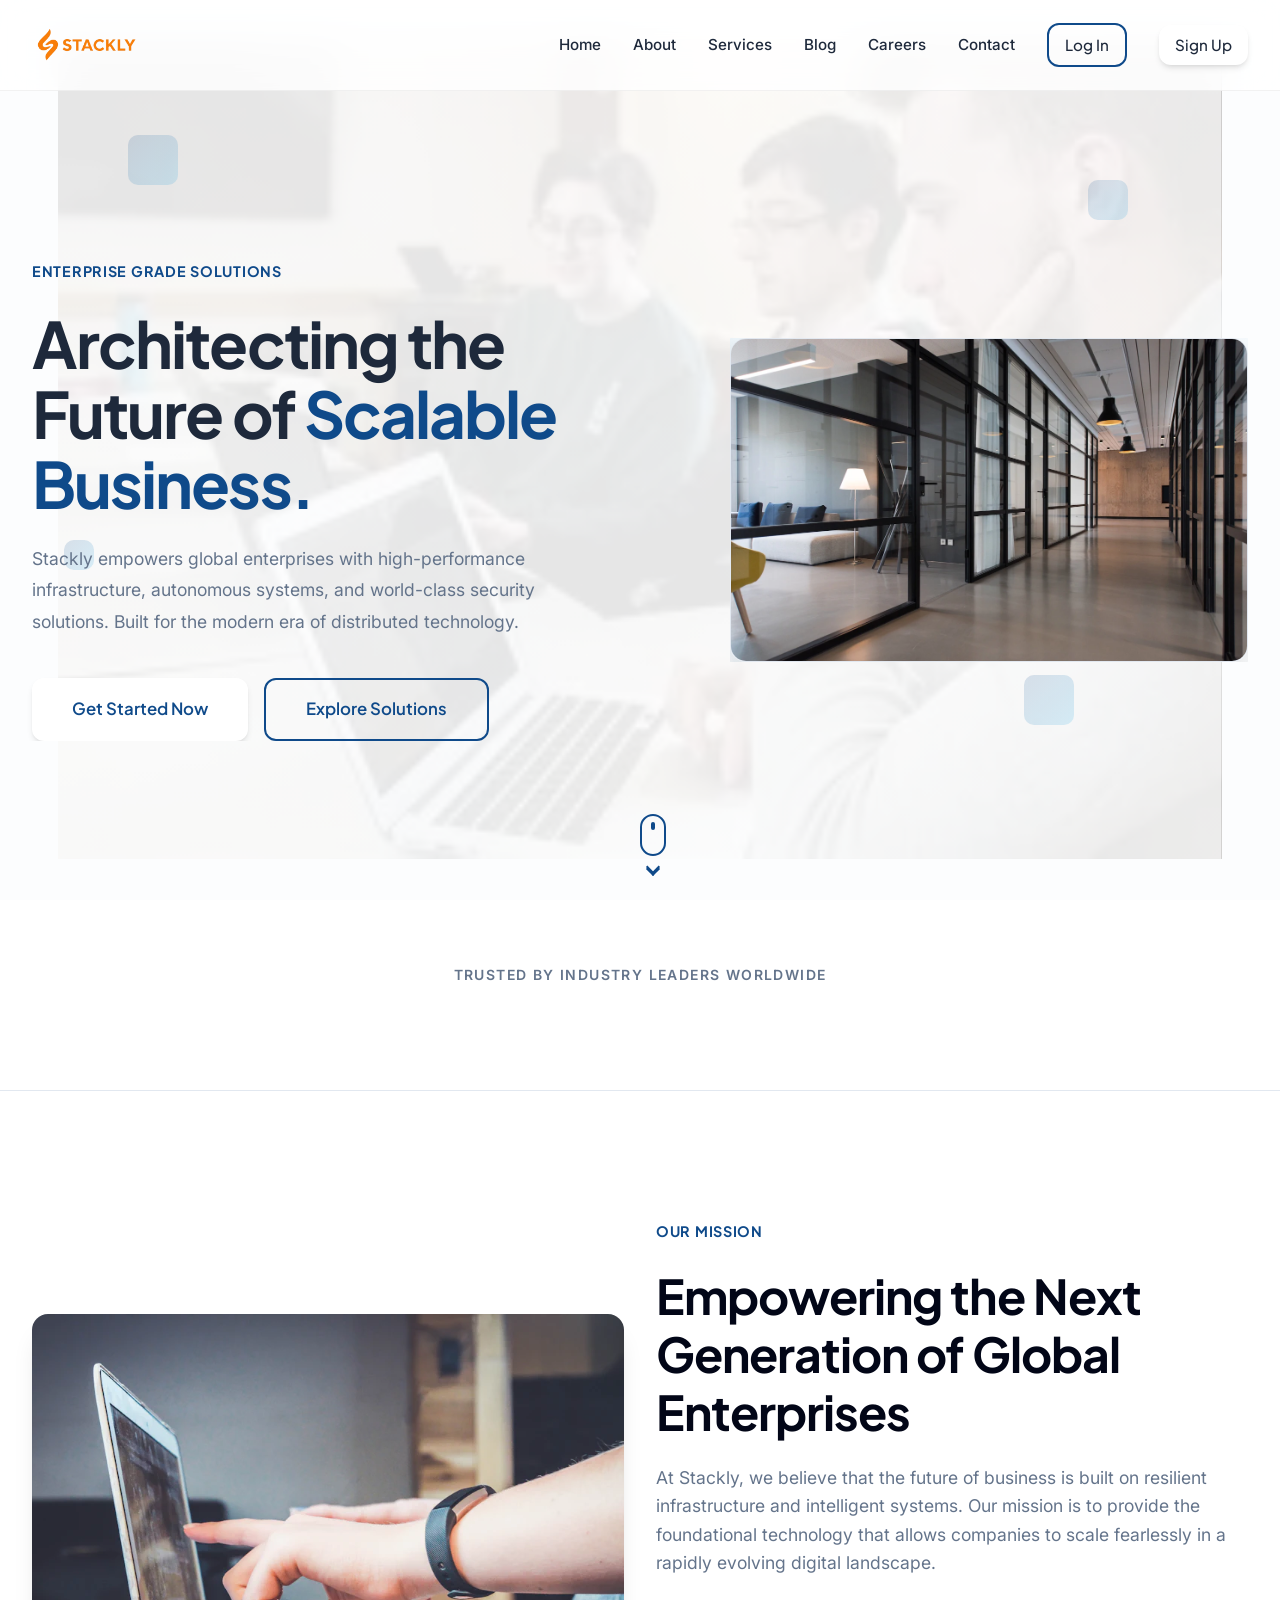
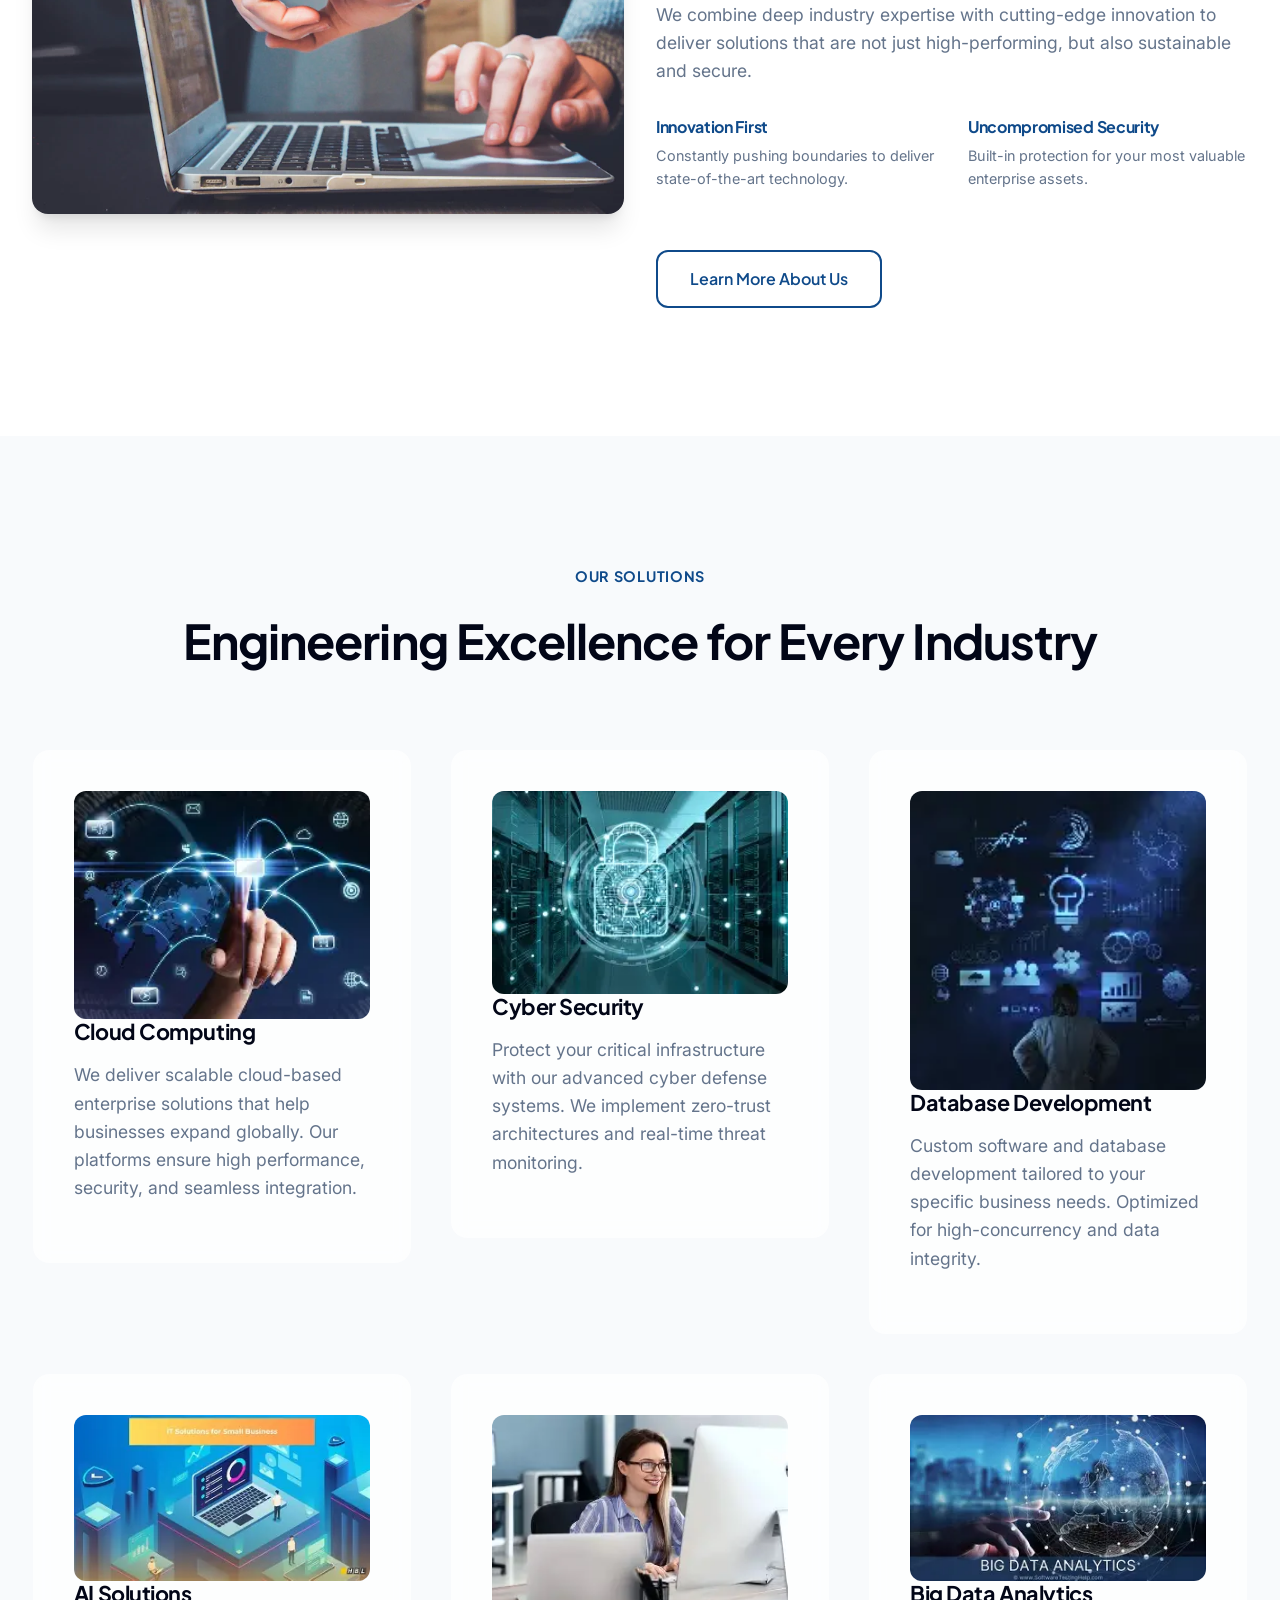
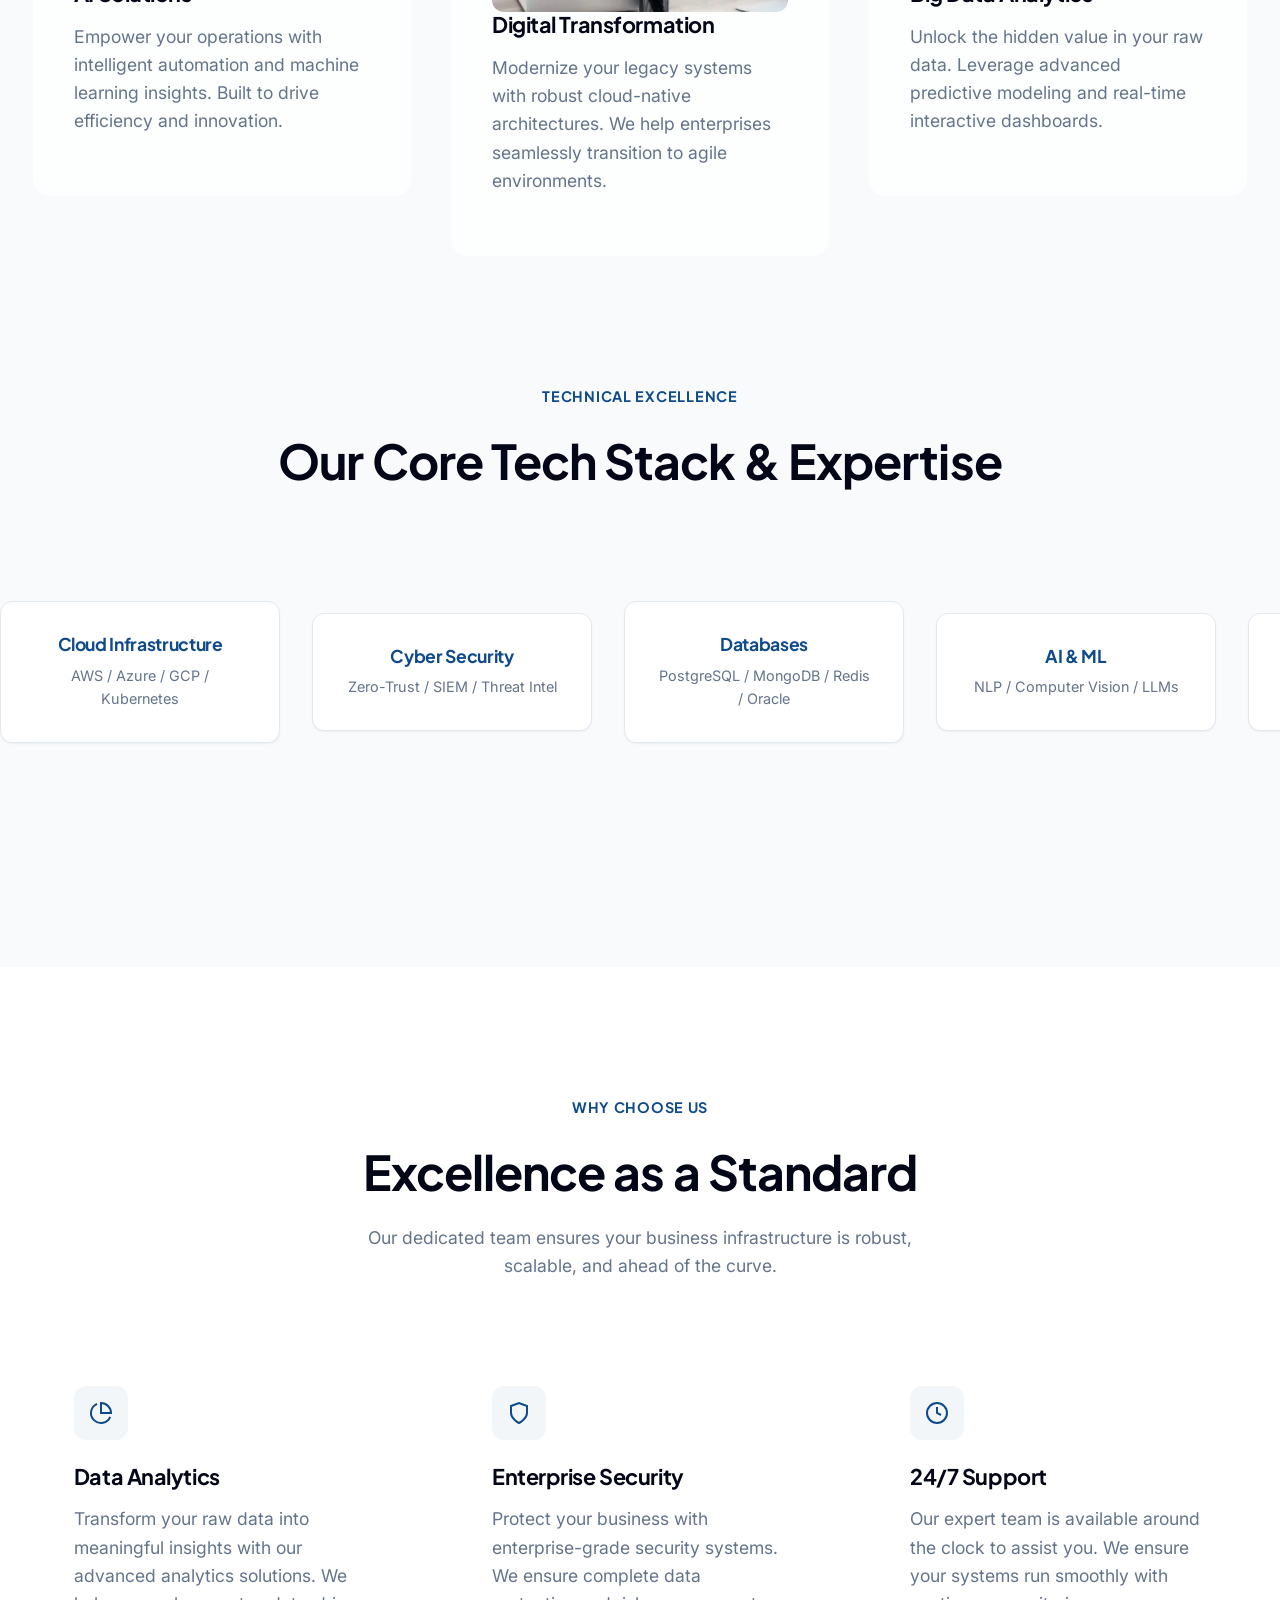
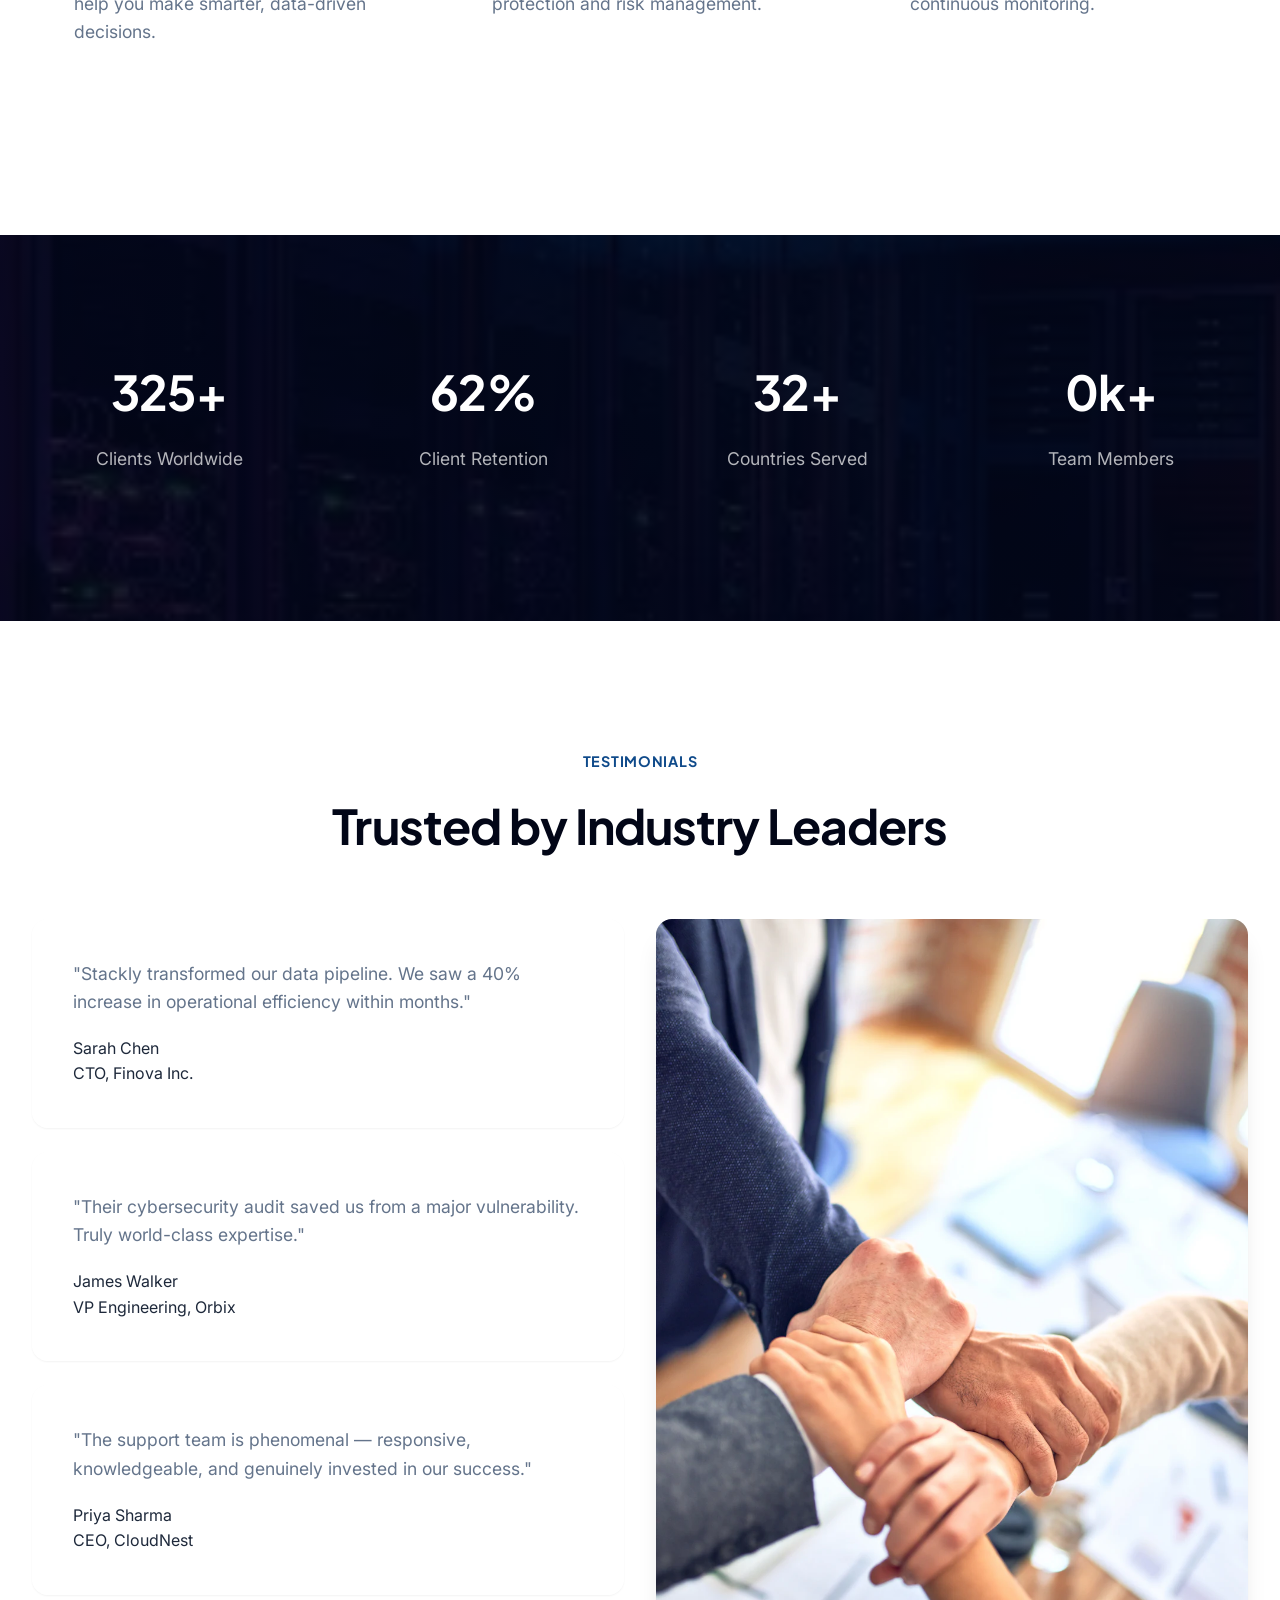
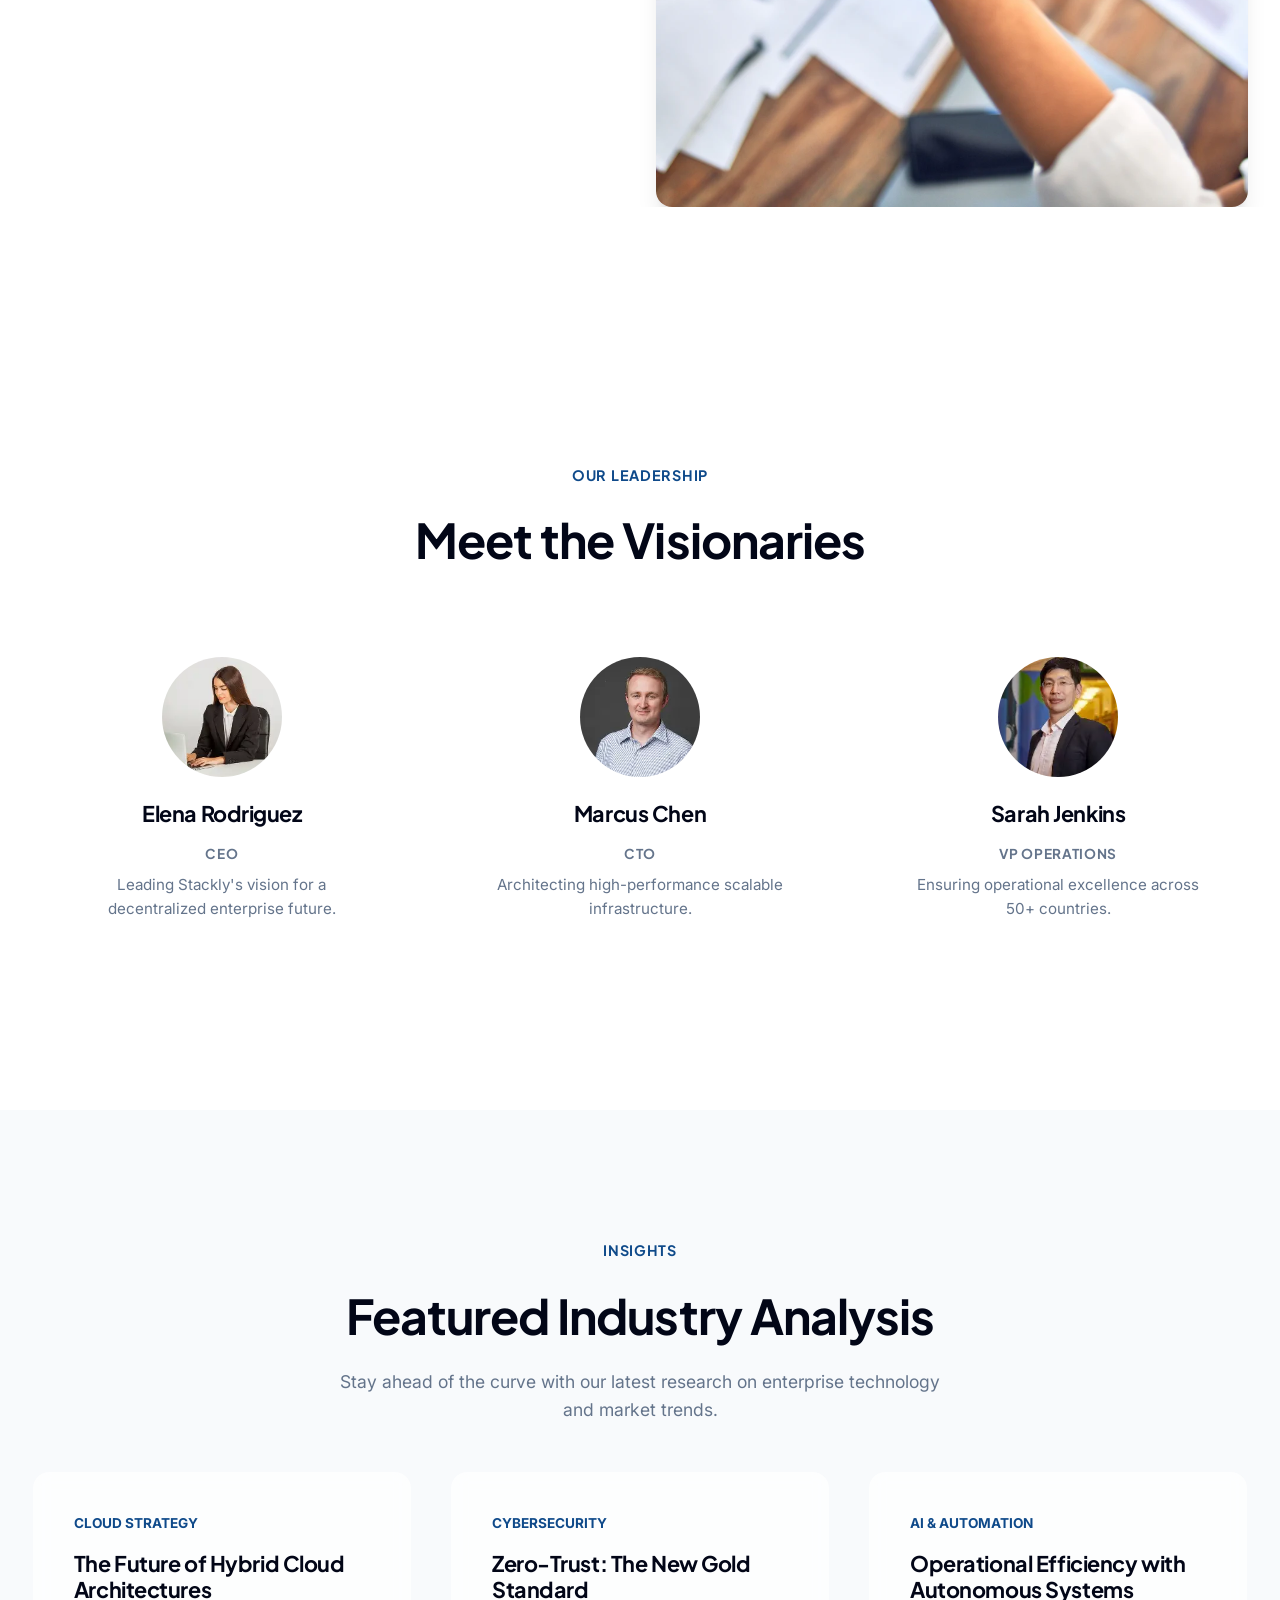
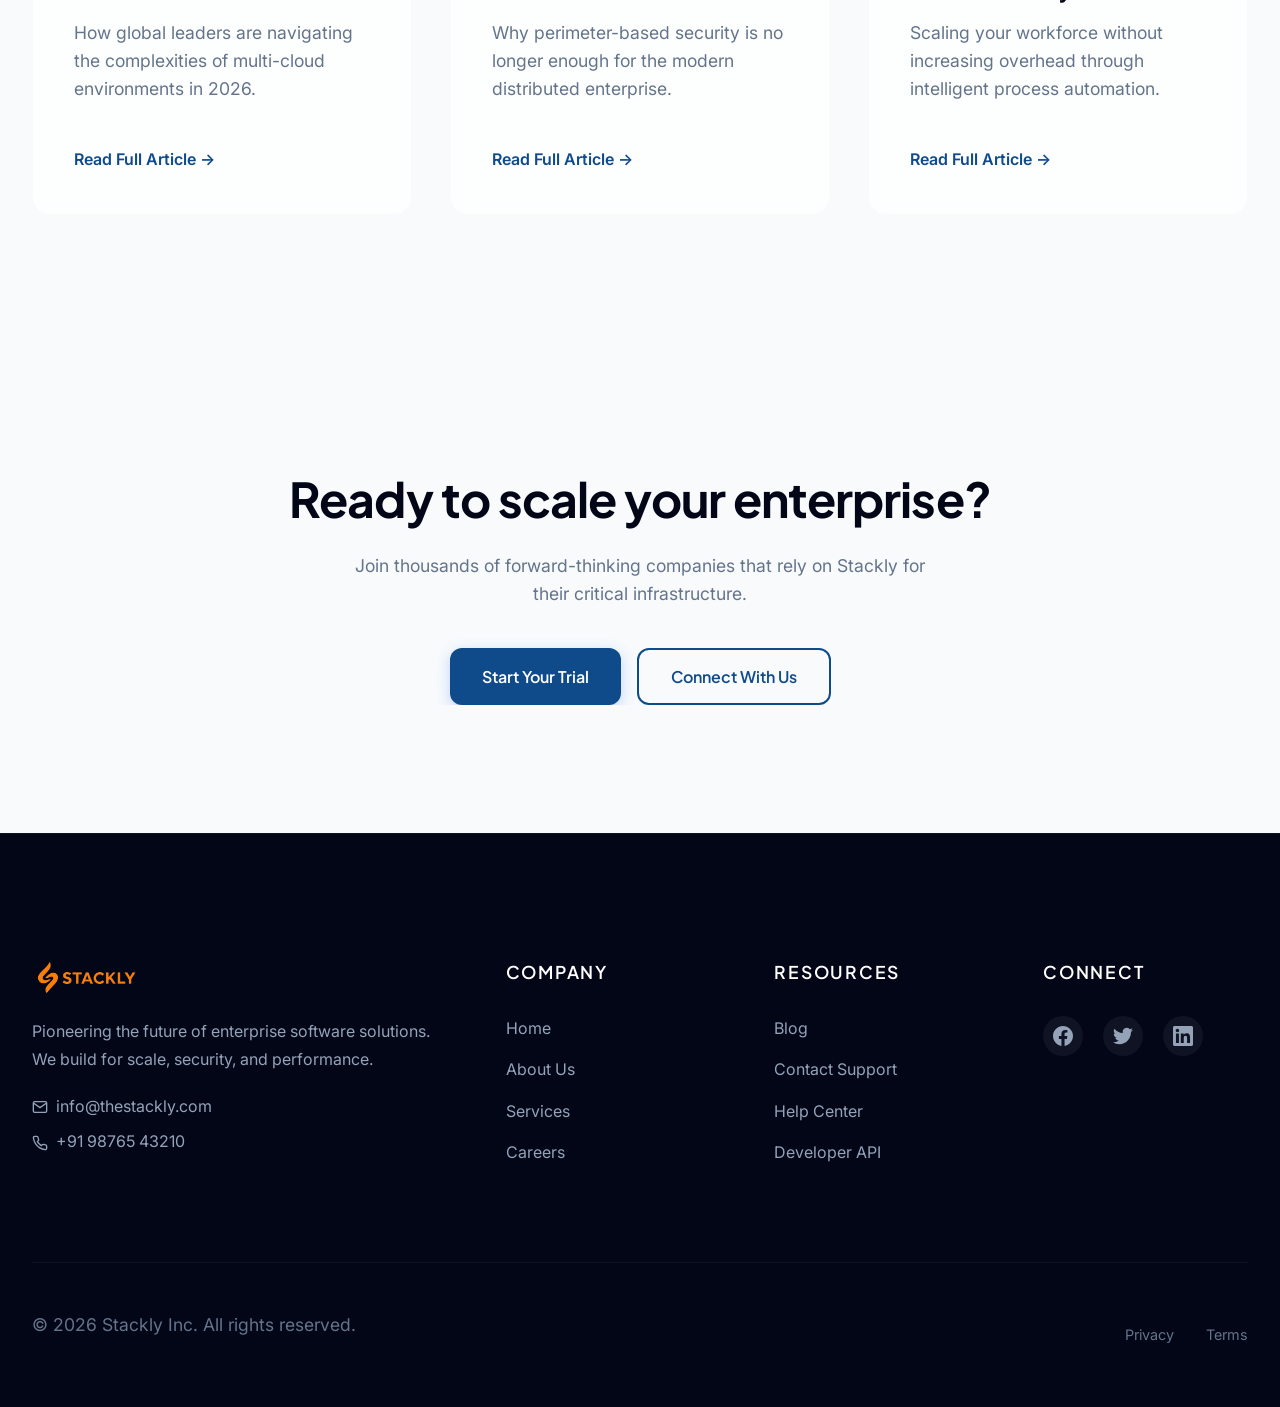
==== commit cda9f9d7: "Add files via upload" ====
--- a/index.html
+++ b/index.html
@@ -76,9 +76,9 @@
                         style="position: absolute; inset: -20px; background: linear-gradient(135deg, var(--primary-light) 0%, transparent 100%); border-radius: var(--radius-xl); z-index: -1; opacity: 0.5;">
                     </div>
                     <div class="hero-image-slider">
-                        <img src="assets/img3.webp" alt="Solution 1" class="hero-sub-slide active">
-                        <img src="assets/o1.webp" alt="Solution 2" class="hero-sub-slide">
-                        <img src="assets/o2.webp" alt="Solution 3" class="hero-sub-slide">
+                        <img src="assets/hero1.webp" alt="Solution 1" class="hero-sub-slide active">
+                        <img src="assets/hero2.webp" alt="Solution 2" class="hero-sub-slide">
+                        <img src="assets/hero3.webp" alt="Solution 3" class="hero-sub-slide">
                     </div>
                 </div>
             </div>
@@ -100,19 +100,6 @@
                 <p class="text-center"
                     style="font-size: 0.875rem; font-weight: 600; text-transform: uppercase; letter-spacing: 0.1em; color: var(--text-muted); margin-bottom: 2.5rem;">
                     Trusted by industry leaders worldwide</p>
-                <div
-                    style="display: flex; flex-wrap: wrap; justify-content: center; align-items: center; gap: 4rem; opacity: 0.6; filter: grayscale(1);">
-                    <img src="assets/service1.webp" alt="Partner 1"
-                        style="height: 30px; width: auto; object-fit: contain;" class="animate-on-scroll delay-1">
-                    <img src="assets/service_hero.webp" alt="Partner 2"
-                        style="height: 30px; width: auto; object-fit: contain;" class="animate-on-scroll delay-2">
-                    <img src="assets/services_hero.webp" alt="Partner 3"
-                        style="height: 30px; width: auto; object-fit: contain;" class="animate-on-scroll delay-3">
-                    <img src="assets/hero_bg.webp" alt="Partner 4"
-                        style="height: 30px; width: auto; object-fit: contain;" class="animate-on-scroll delay-4">
-                    <img src="assets/about_team.webp" alt="Partner 5"
-                        style="height: 30px; width: auto; object-fit: contain;" class="animate-on-scroll delay-5">
-                </div>
             </div>
         </section>
 
@@ -121,7 +108,7 @@
             <div class="container">
                 <div class="flex-layout">
                     <div class="animate-slide-left">
-                        <img src="assets/career_hero.webp" alt="Our Mission"
+                        <img src="assets/mis.webp" alt="Our Mission"
                             style="border-radius: var(--radius-lg); box-shadow: var(--shadow-xl); width: 100%; height: 500px; object-fit: cover;">
                     </div>
                     <div class="animate-slide-right delay-1">
@@ -186,6 +173,18 @@
                         <p>Empower your operations with intelligent automation and machine learning insights.
                             Built to drive efficiency and innovation.</p>
                     </div>
+                    <div class="card animate-scale delay-5">
+                        <img src="assets/img3.webp" alt="Digital Transformation" class="card-img" loading="lazy" />
+                        <h3>Digital Transformation</h3>
+                        <p>Modernize your legacy systems with robust cloud-native architectures. We help enterprises
+                            seamlessly transition to agile environments.</p>
+                    </div>
+                    <div class="card animate-scale delay-6">
+                        <img src="assets/data.webp" alt="Big Data Analytics" class="card-img" loading="lazy" />
+                        <h3>Big Data Analytics</h3>
+                        <p>Unlock the hidden value in your raw data. Leverage advanced predictive modeling and
+                            real-time interactive dashboards.</p>
+                    </div>
                 </div>
 
                 <!-- Core Technologies & Expertise (Scrolling Marquee) -->
@@ -352,7 +351,7 @@
                         </div>
                     </div>
                     <div class="animate-slide-right delay-2" style="flex: 1;">
-                        <img src="assets/img8.webp" alt="Industry Leadership"
+                        <img src="assets/vi.webp" alt="Industry Leadership"
                             style="width: 100%; height: 100%; object-fit: cover; border-radius: var(--radius-lg); box-shadow: var(--shadow-xl);">
                     </div>
                 </div>
--- a/css/style.css
+++ b/css/style.css
@@ -251,16 +251,28 @@
 .flex-layout { display: flex; flex-wrap: wrap; gap: 2rem; align-items: center; }
 .flex-layout > * { flex: 1; min-width: 300px; }
 
-.grid-2, .grid-3, .grid-4 { display: grid; gap: 2.5rem; }
+.grid-2, .grid-4 { display: grid; gap: 2.5rem; }
 .grid-2 { grid-template-columns: repeat(auto-fit, minmax(300px, 1fr)); }
-.grid-3 { grid-template-columns: repeat(auto-fit, minmax(300px, 1fr)); }
+.grid-3 { 
+  display: flex; 
+  flex-wrap: wrap; 
+  justify-content: center; 
+  gap: 2.5rem; 
+}
+.grid-3 > * { 
+  flex: 1 1 300px; 
+  max-width: calc(33.333% - 1.7rem); 
+}
+
 .grid-4 { grid-template-columns: repeat(auto-fit, minmax(250px, 1fr)); }
 
 /* Responsive Grid/Flex for Mobile */
 @media (max-width: 768px) {
   .flex-layout { gap: 2rem; }
   .flex-layout > * { min-width: 100%; }
-  .grid-2, .grid-3, .grid-4 { grid-template-columns: 1fr !important; gap: 1.5rem; }
+  .grid-2, .grid-4 { grid-template-columns: 1fr !important; gap: 1.5rem; }
+  .grid-3 { flex-direction: column; gap: 1.5rem; }
+  .grid-3 > * { max-width: 100% !important; }
 }
 
 /* Animations */
@@ -460,7 +472,9 @@
 
   /* Force vertical stack for any flex/grid on mobile */
   .flex-layout { flex-direction: column !important; }
-  .grid-2, .grid-3, .grid-4 { grid-template-columns: 1fr !important; }
+  .grid-2, .grid-4 { grid-template-columns: 1fr !important; }
+  .grid-3 { flex-direction: column !important; }
+  .grid-3 > * { max-width: 100% !important; }
   
   /* Handle CTA/Buttons flex */
   div[style*="display:flex"]:not(.social-icons):not(.nav-container) { 
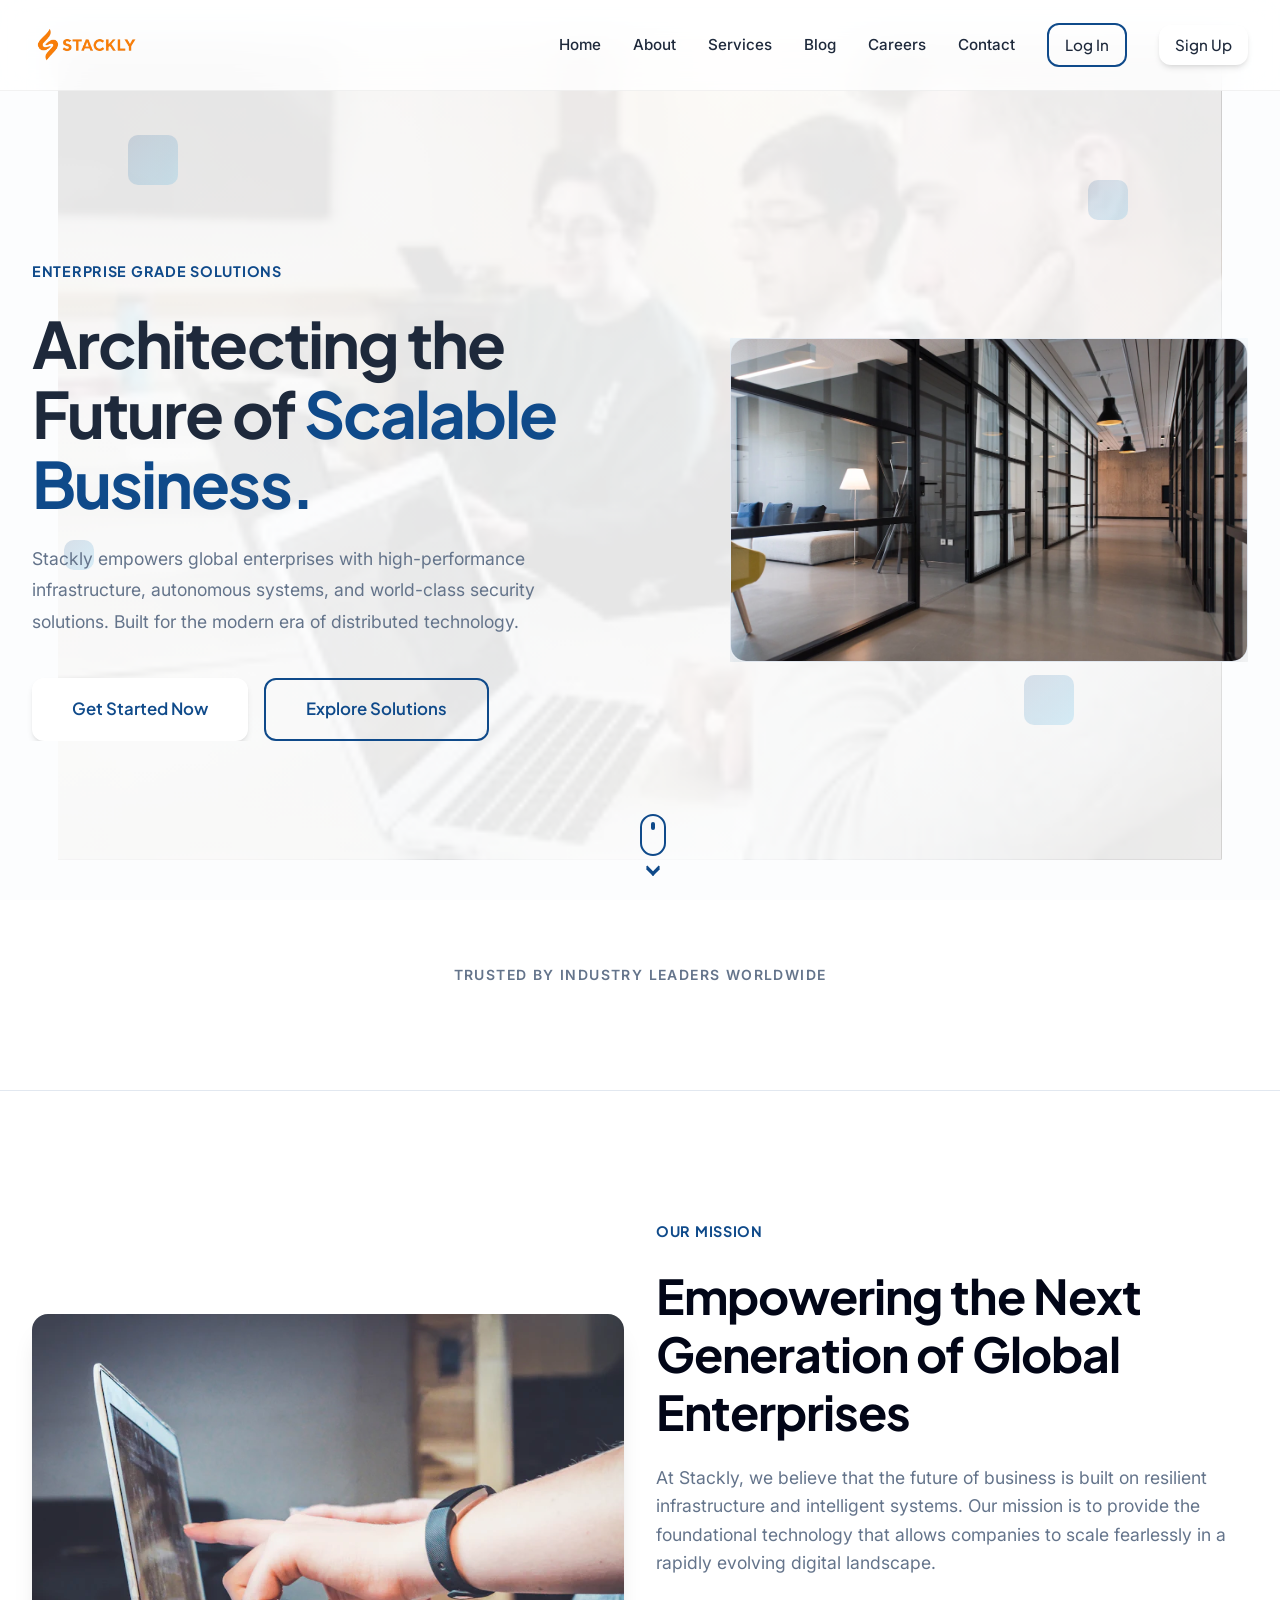
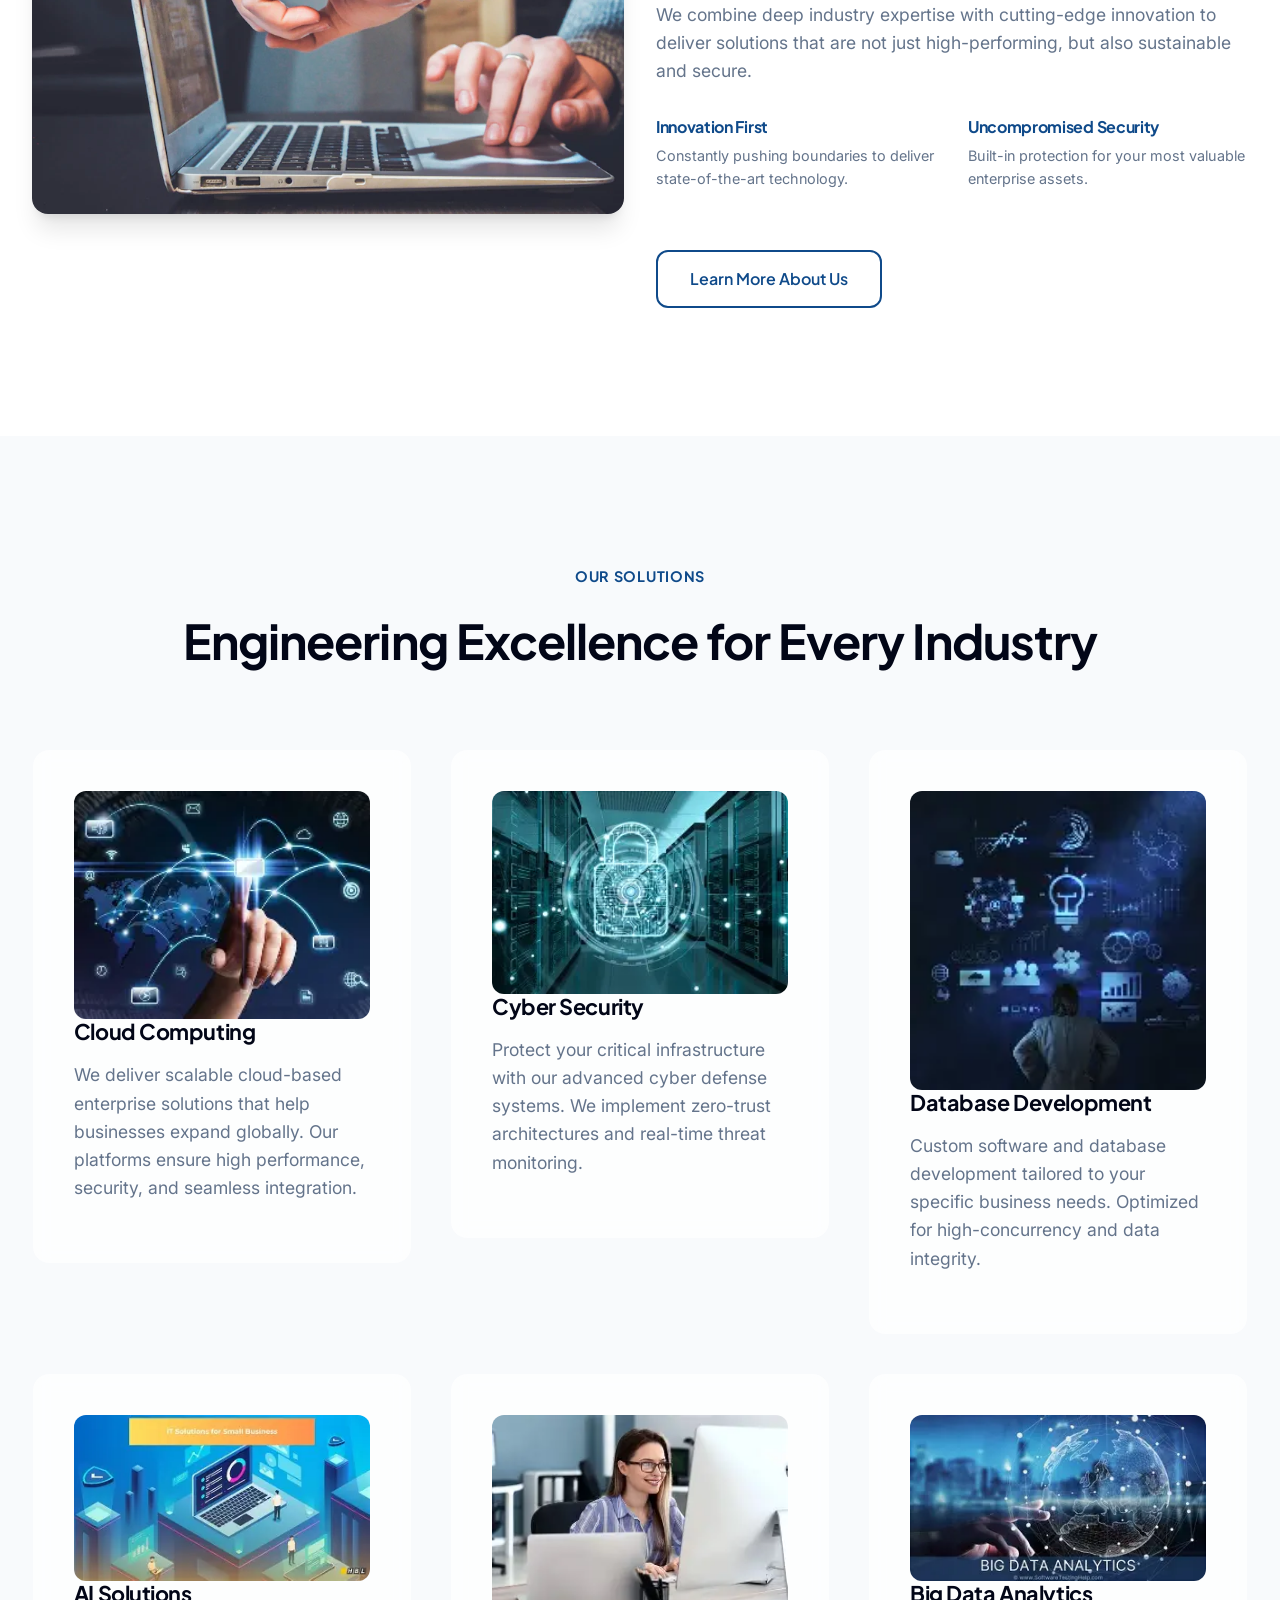
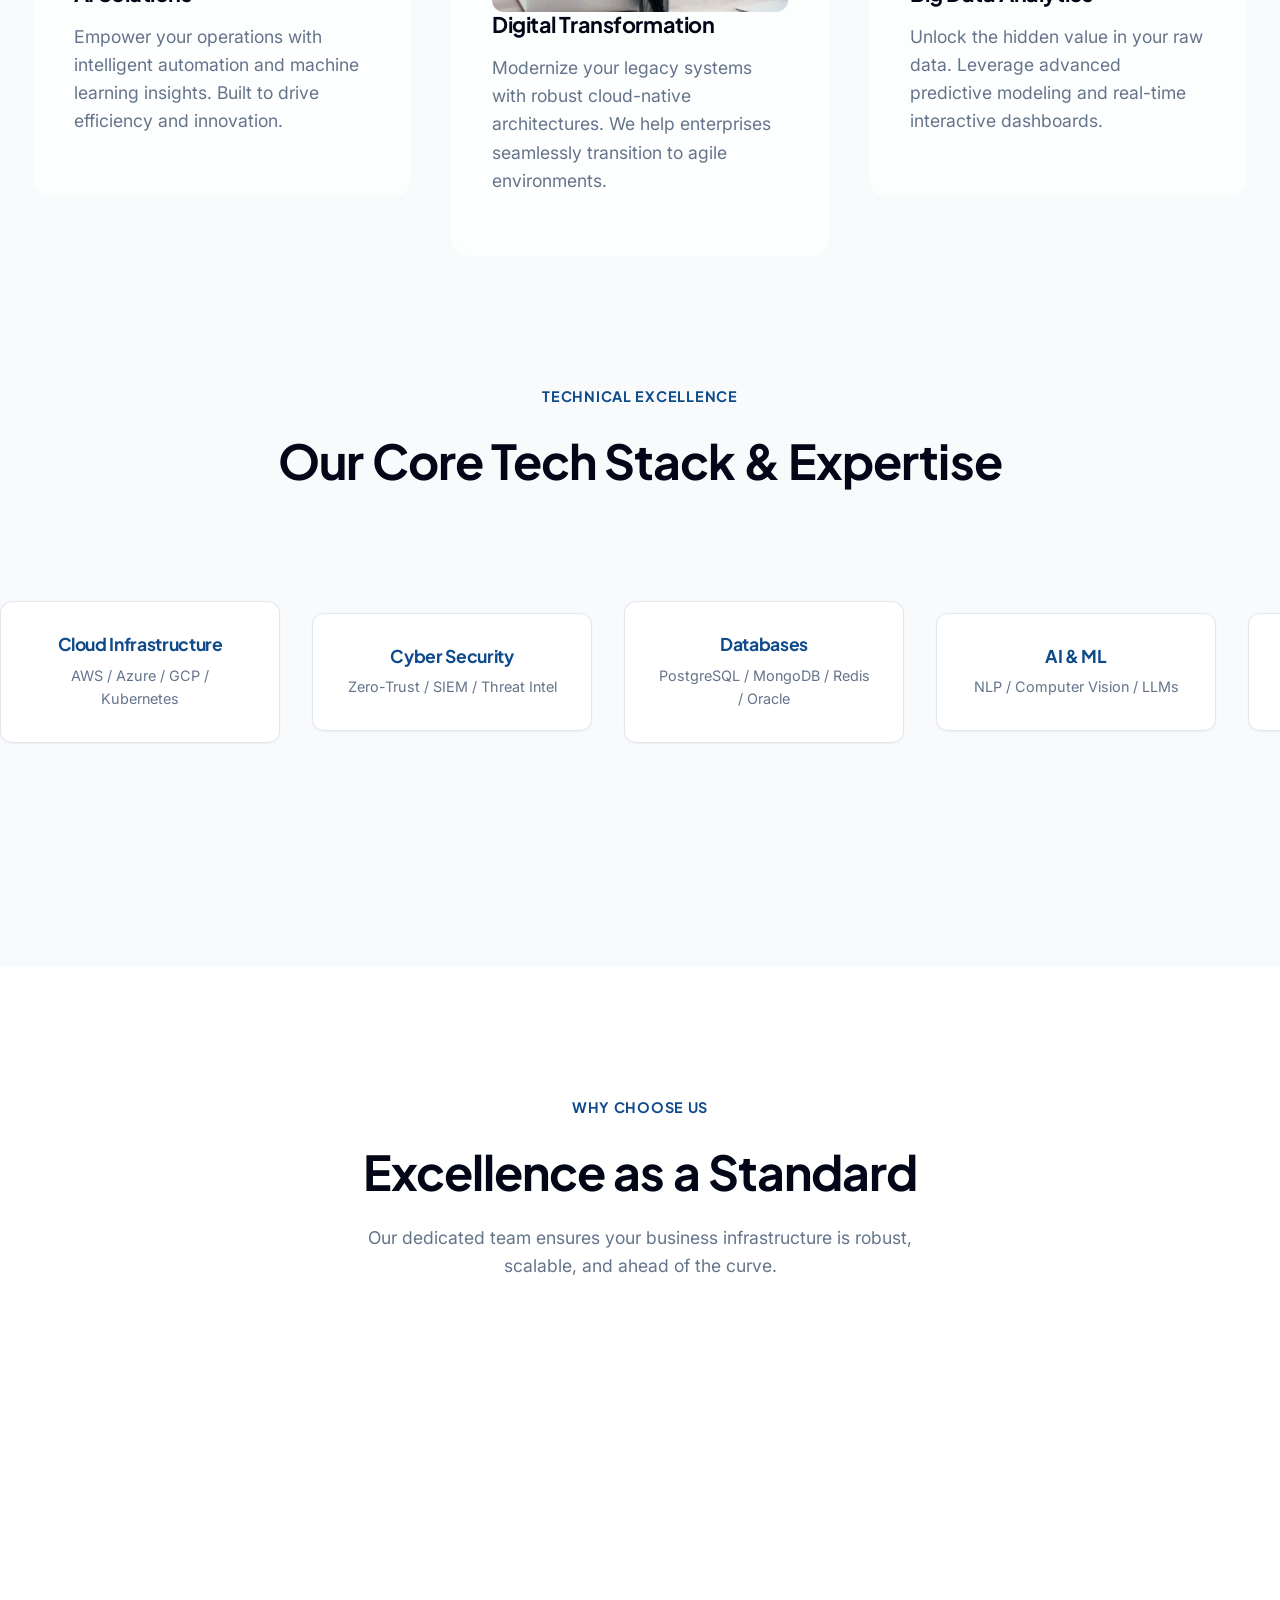
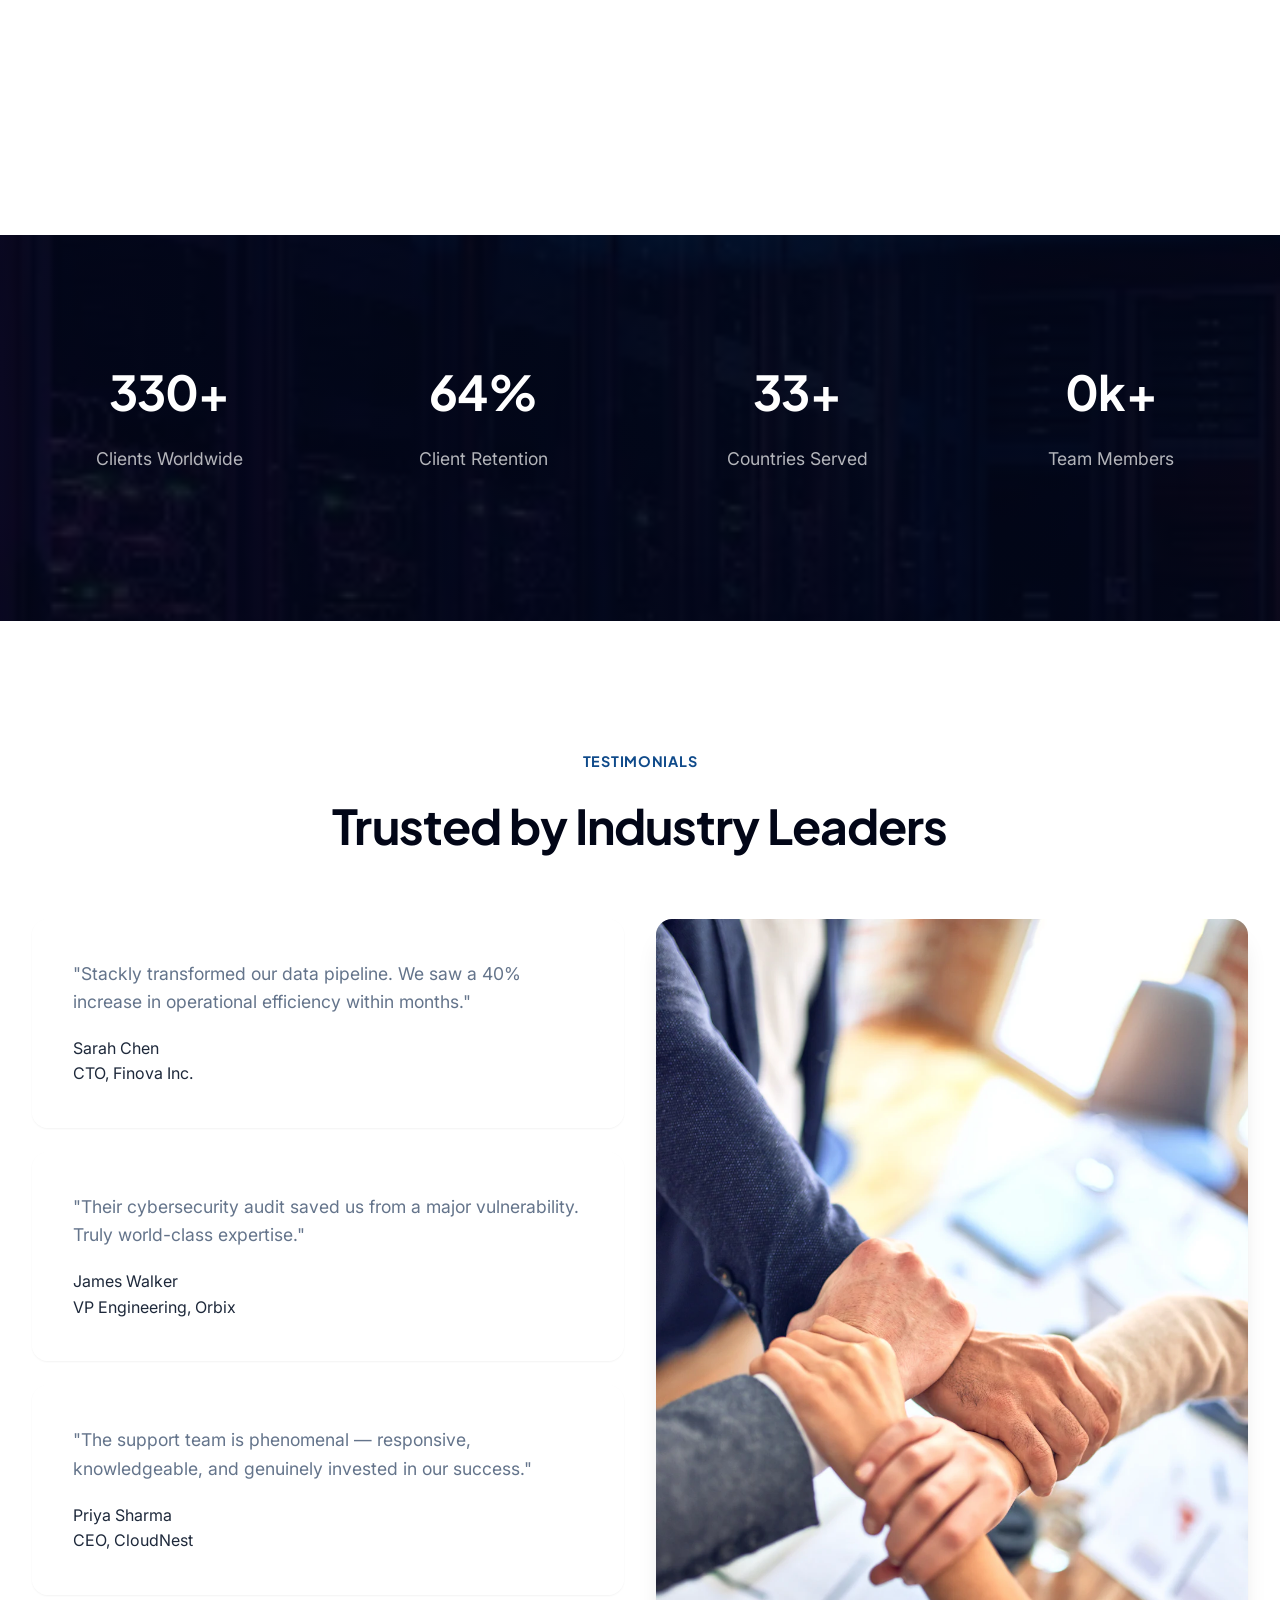
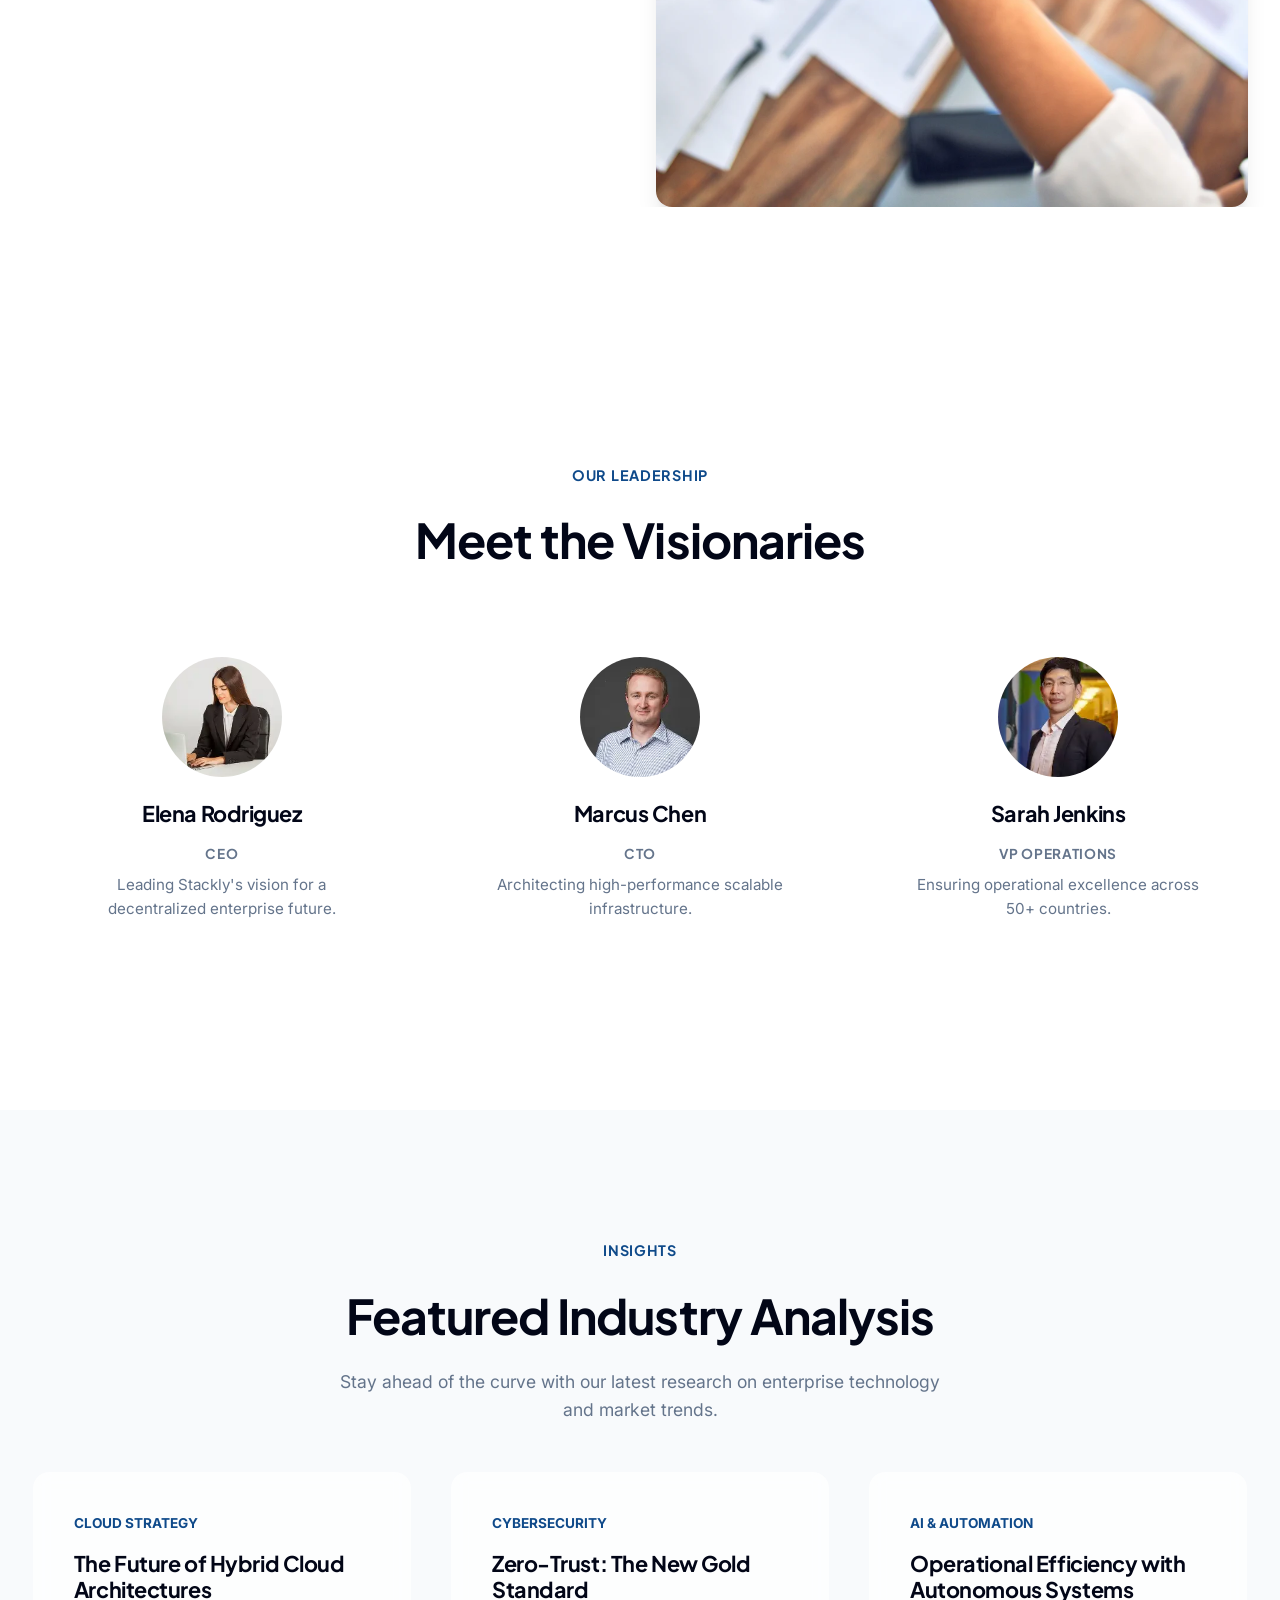
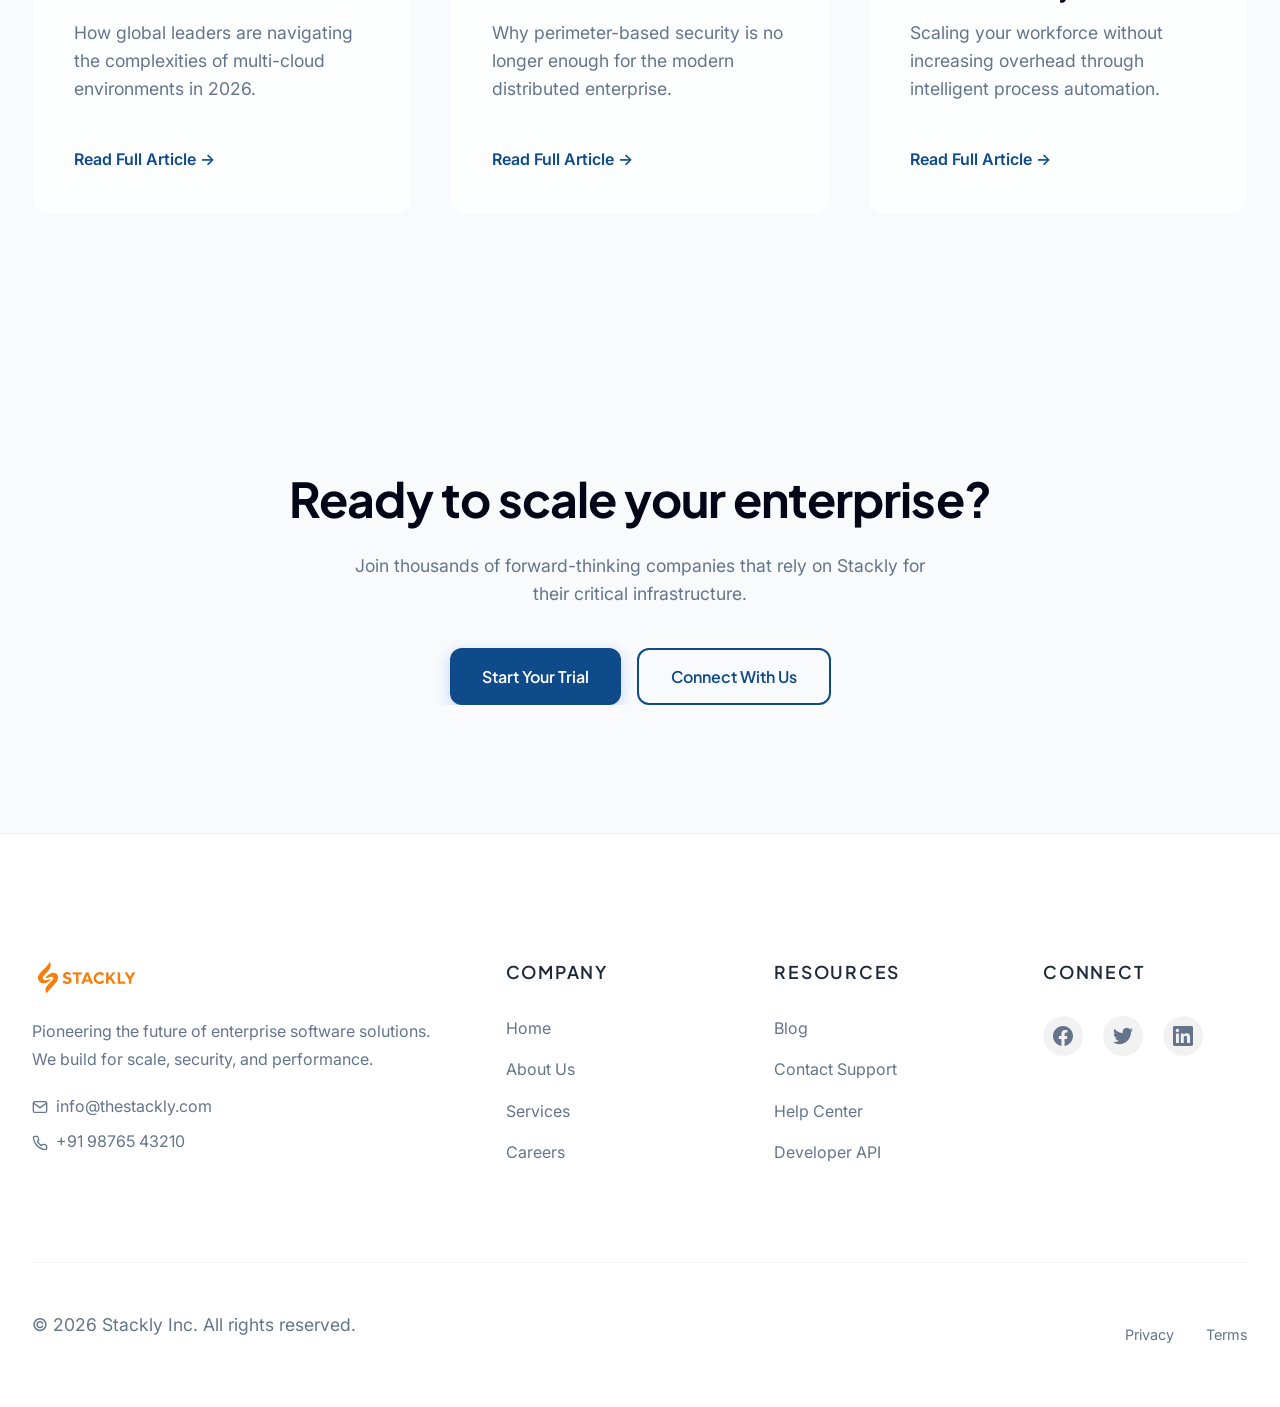
==== commit e03edd62: "Add files via upload" ====
--- a/index.html
+++ b/index.html
@@ -458,7 +458,7 @@
                     </a>
                     <p style="margin-top:1.5rem;">Pioneering the future of enterprise software solutions. We build for
                         scale, security, and performance.</p>
-                    <div style="margin-top: 1rem; font-size: 0.9rem; color: #94a3b8;">
+                    <div style="margin-top: 1rem; font-size: 0.9rem; color: var(--text-muted);">
                         <p style="margin-bottom: 0.5rem;"><svg width="16" height="16" viewBox="0 0 24 24" fill="none"
                                 stroke="currentColor" stroke-width="2"
                                 style="vertical-align: middle; margin-right: 8px;">
--- a/css/style.css
+++ b/css/style.css
@@ -350,10 +350,12 @@
 
 /* Footer */
 footer {
-  background-color: #020617; /* Even darker blue-black for depth */
-  color: #94a3b8;
+  background: rgba(255, 255, 255, 0.8);
+  backdrop-filter: blur(16px);
+  -webkit-backdrop-filter: blur(16px);
+  color: var(--text-muted);
   padding: 8rem 0 3rem;
-  border-top: 1px solid rgba(255, 255, 255, 0.05);
+  border-top: 1px solid rgba(0, 0, 0, 0.05);
   font-family: 'Inter', sans-serif;
 }
 
@@ -365,7 +367,7 @@
 }
 
 .footer-col h4 {
-  color: white;
+  color: var(--text-main);
   font-size: 1.1rem;
   font-weight: 600;
   margin-bottom: 2rem;
@@ -376,7 +378,7 @@
 .footer-col p {
   font-size: 1rem;
   line-height: 1.7;
-  color: #94a3b8;
+  color: var(--text-muted);
 }
 
 .footer-col ul {
@@ -389,19 +391,19 @@
 }
 
 .footer-col ul li a {
-  color: #94a3b8;
+  color: var(--text-muted);
   transition: all var(--transition-normal);
   font-weight: 400;
 }
 
 .footer-col ul li a:hover {
-  color: white;
+  color: var(--primary-accent);
   transform: translateX(5px);
   display: inline-block;
 }
 
 .footer-bottom {
-  border-top: 1px solid rgba(255, 255, 255, 0.05);
+  border-top: 1px solid rgba(0, 0, 0, 0.05);
   padding-top: 3rem;
   display: flex;
   justify-content: space-between;
@@ -410,11 +412,11 @@
 }
 
 .footer-bottom a {
-  color: #64748b;
+  color: var(--text-muted);
 }
 
 .footer-bottom a:hover {
-  color: white;
+  color: var(--primary-accent);
 }
 
 .social-icons {
@@ -425,13 +427,13 @@
 .social-icon {
   width: 40px;
   height: 40px;
-  background: rgba(255, 255, 255, 0.05);
+  background: rgba(0, 0, 0, 0.05);
   border-radius: 50%;
   display: flex;
   align-items: center;
   justify-content: center;
   transition: all var(--transition-normal);
-  color: #94a3b8 !important;
+  color: var(--text-muted) !important;
 }
 
 .social-icon:hover {
